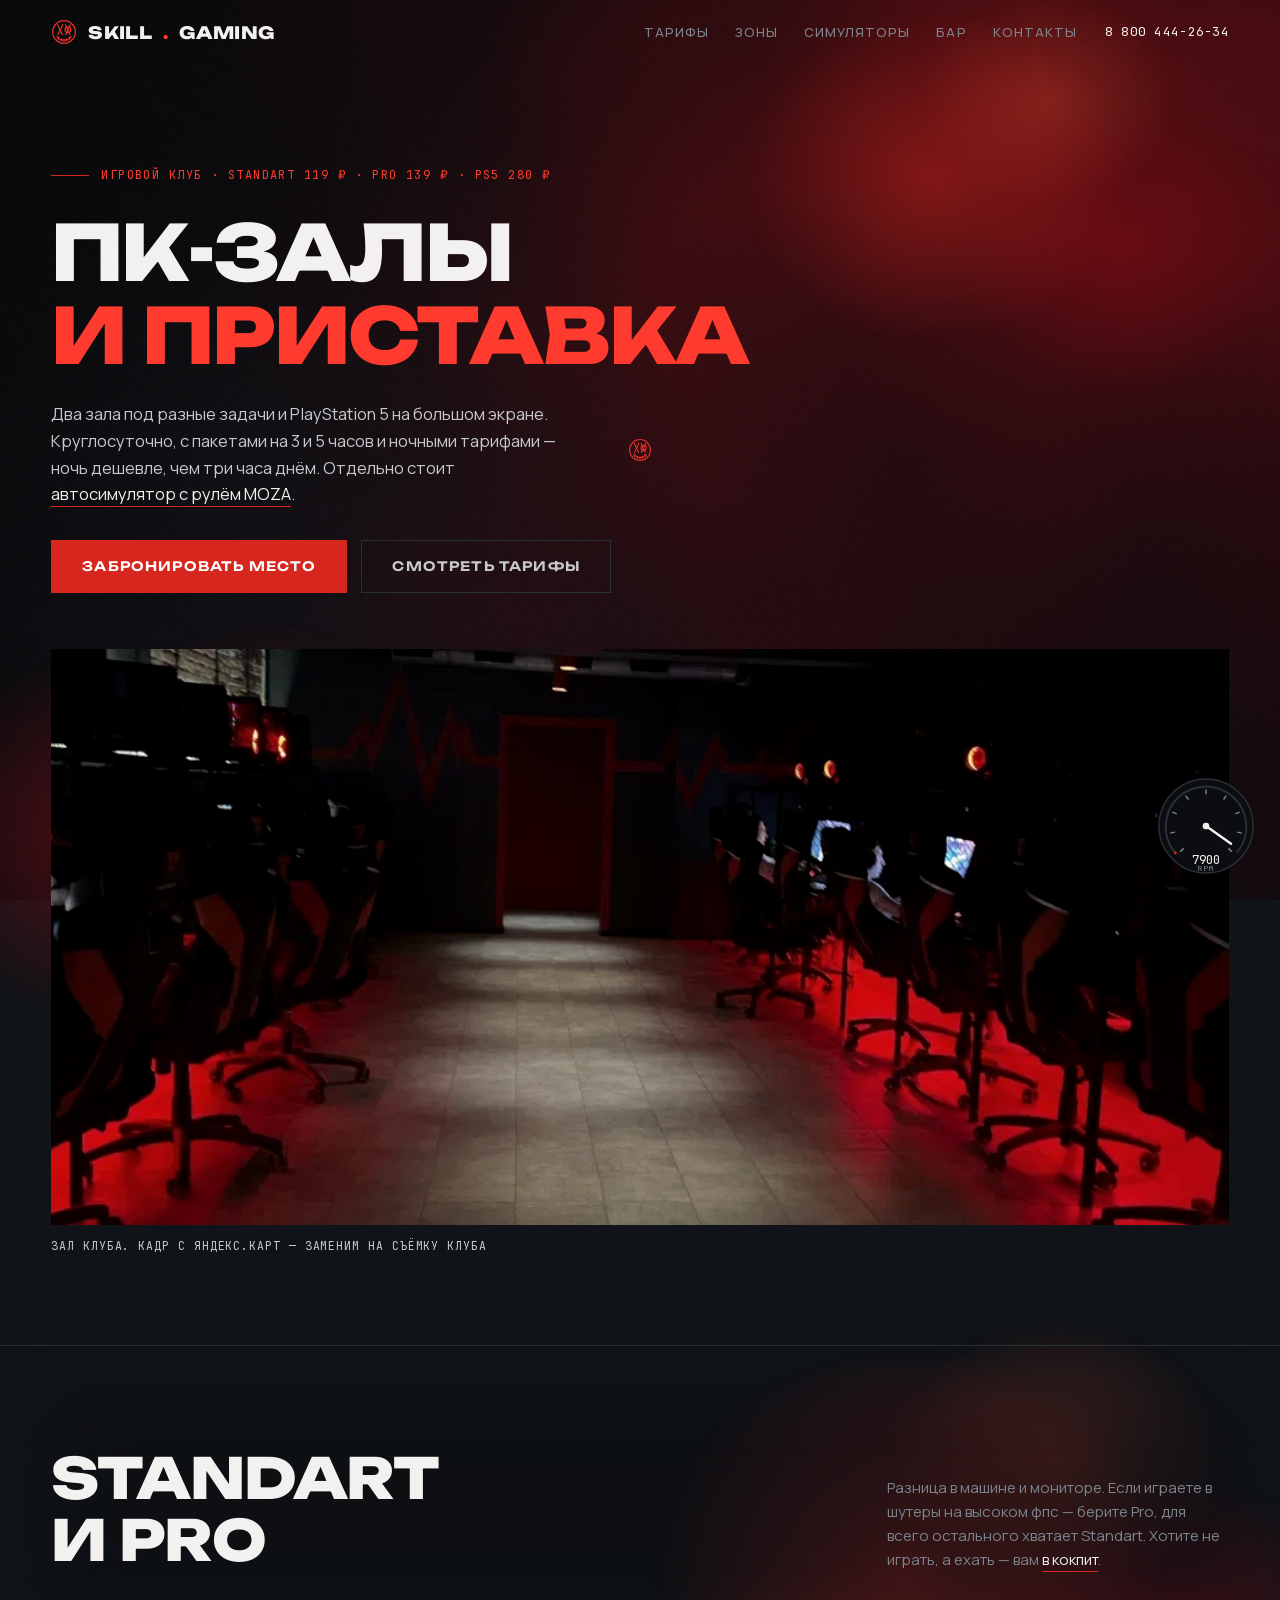
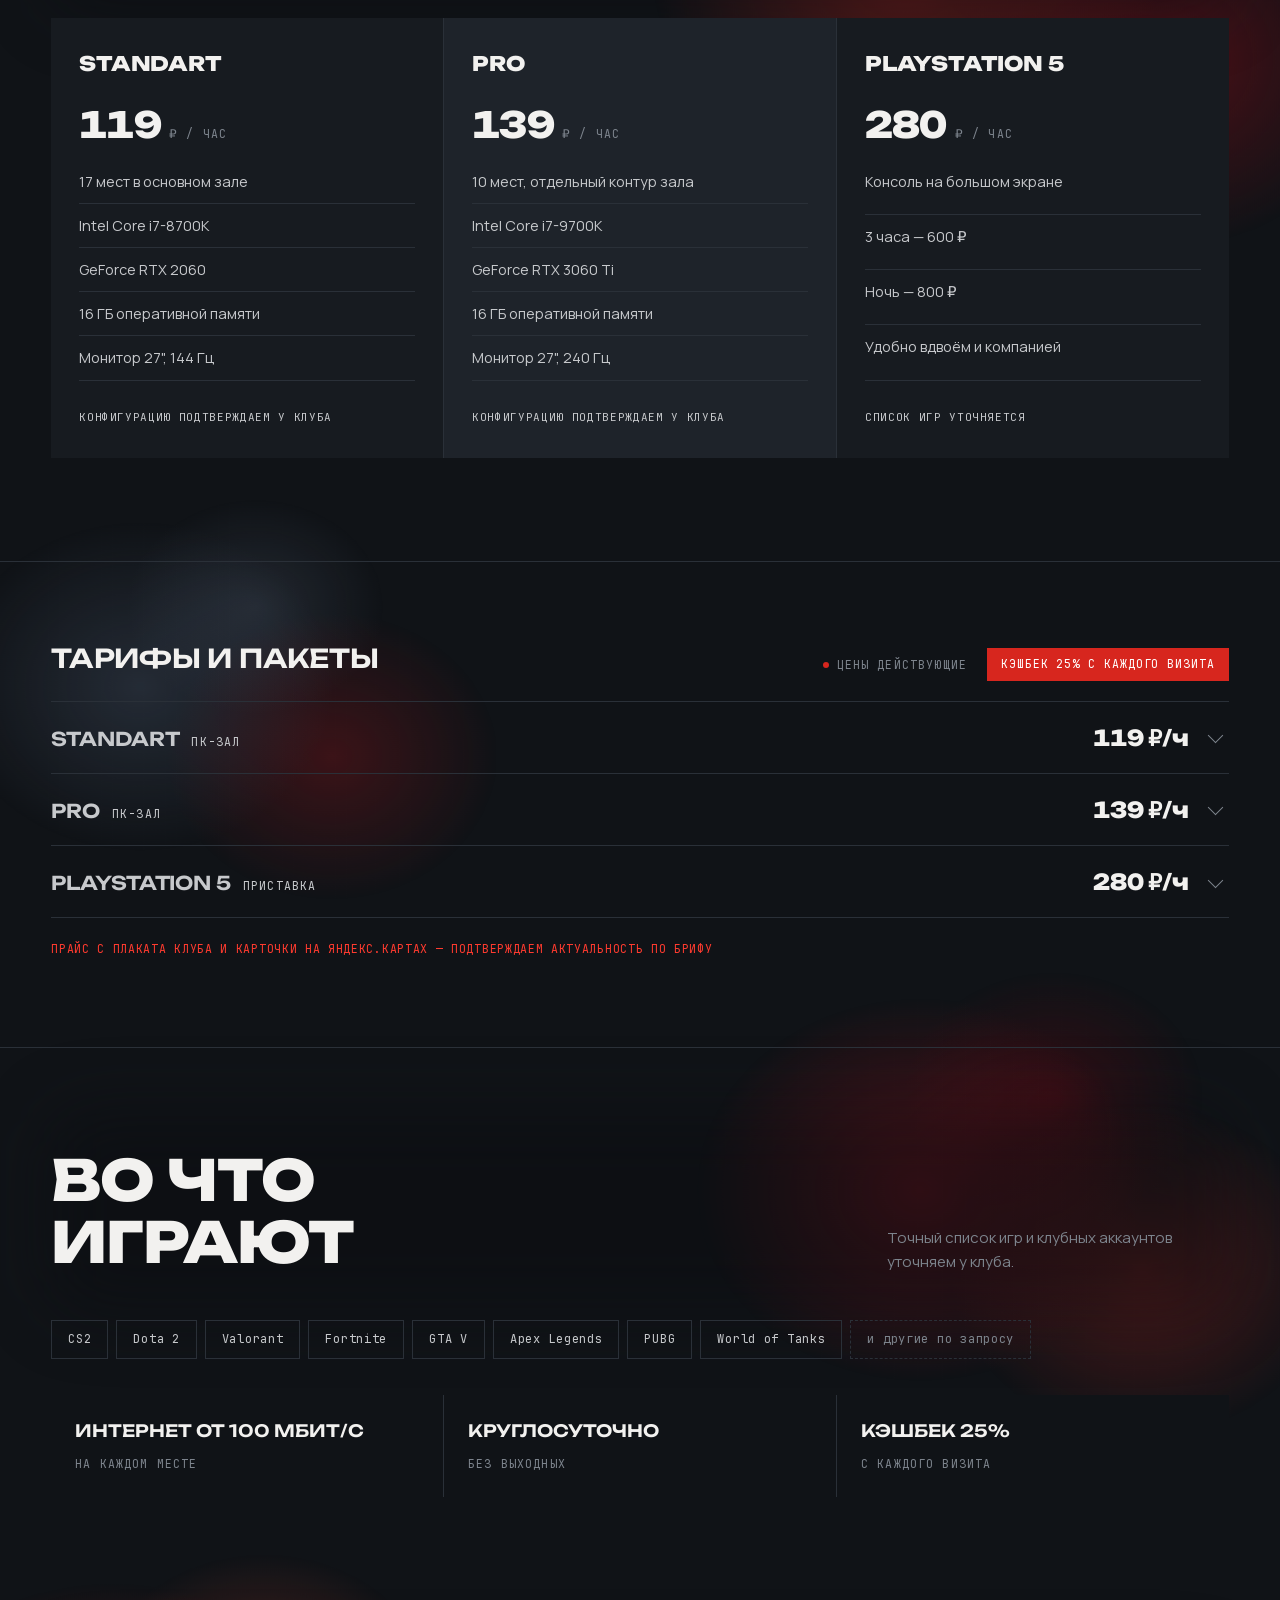
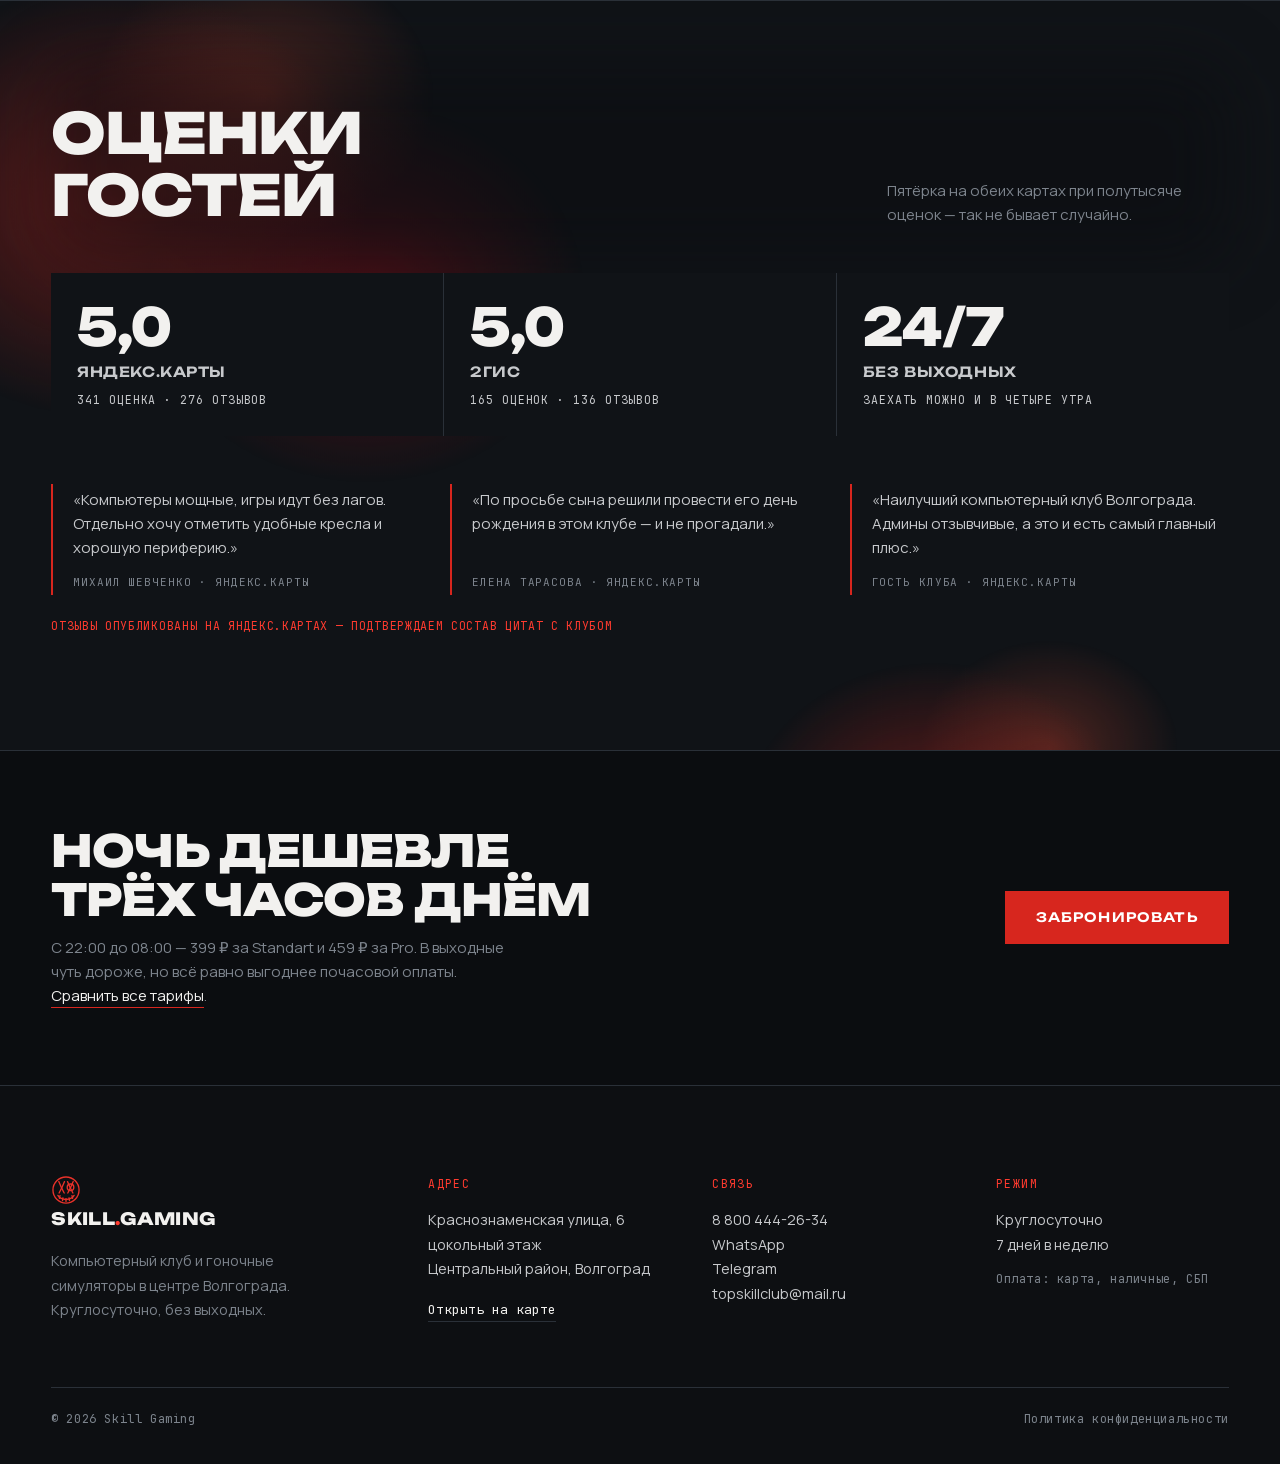
==== pc.html @ d168406b "Add files via upload" ====
<!doctype html>
<html lang="ru">
<head>
<meta charset="utf-8">
<meta name="viewport" content="width=device-width, initial-scale=1">
<title>Компьютерный клуб и аренда PlayStation 5 в Волгограде — Skill Gaming</title>
<meta name="description" content="Игровые ПК почасово в Центральном районе Волгограда: Standart 119 ₽, Pro 139 ₽, ночь от 399 ₽, аренда PlayStation 5 от 280 ₽. Кэшбек 25%, круглосуточно.">
<meta name="theme-color" content="#101317">
<link rel="canonical" href="https://skillgaming.ru/pc.html">
<meta property="og:type" content="website">
<meta property="og:title" content="Компьютерный клуб и PS5 — Skill Gaming">
<meta property="og:description" content="Standart 119 ₽/час, Pro 139 ₽/час, PS5 280 ₽/час, ночь от 399 ₽. Круглосуточно в центре Волгограда.">
<meta property="og:image" content="img/sim.webp">
<meta property="og:locale" content="ru_RU">
<link rel="icon" type="image/svg+xml" href="img/mark.svg">
<link rel="icon" type="image/png" sizes="64x64" href="img/favicon-64.png">
<link rel="icon" type="image/png" sizes="32x32" href="img/favicon-32.png">
<link rel="apple-touch-icon" href="img/apple-touch-icon.png">
<link rel="stylesheet" href="css/site.css?v=22">
</head>
<body>
<div class="aurora" aria-hidden="true"><div class="au-p au-p3"><i class="au-f au-f3"></i></div><div class="au-p au-p2"><i class="au-f au-f2"></i></div><div class="au-p au-p1"><i class="au-f au-f1"></i></div><div class="au-p au-p4"><i class="au-shape"><i class="au-comet"></i></i></div></div>

<div id="lights" aria-hidden="true"><i></i><i></i><i></i><i></i><i></i></div>
<div class="cursor" id="cursor" aria-hidden="true"></div>
<header id="hdr">
  <a class="logo" href="index.html" aria-label="Skill Gaming — на главную"><img class="mark" src="img/mark.svg" alt="" width="26" height="26">Skill<s>.</s>Gaming</a>
  <nav>
    <div class="nav-inner">
      <a href="index.html#rates"><i>01</i><span>Тарифы</span></a>
      <a href="index.html#zones"><i>02</i><span>Зоны</span></a>
      <a href="simulators.html"><i>03</i><span>Симуляторы</span></a>
      <a href="index.html#bar"><i>04</i><span>Бар</span></a>
      <a href="index.html#contacts"><i>05</i><span>Контакты</span></a>
      <div class="nav-foot">
        <a class="nav-tel" href="tel:88004442634">8 800 444-26-34</a>
        <div class="nav-soc">
          <a href="https://wa.me/79377074555" target="_blank" rel="noopener">WhatsApp</a>
          <a href="https://t.me/Top_Skill_Club" target="_blank" rel="noopener">Telegram</a>
          <a href="https://yandex.ru/maps/org/skill_gaming/54139655484/" target="_blank" rel="noopener">Карты</a>
        </div>
        <p>Краснознаменская, 6 · цокольный этаж · круглосуточно</p>
      </div>
    </div>
  </nav>
  <button class="burger" id="burger" aria-label="Меню" aria-expanded="false"><i></i><i></i></button>
  <a class="tel" href="tel:88004442634">8 800 444-26-34</a>
</header>
<main class="z">

  <section class="page-hero">
    <div class="eyebrow">Игровой клуб · Standart 119 ₽ · Pro 139 ₽ · PS5 280 ₽</div>
    <h1>ПК-залы<br><em>и приставка</em></h1>
    <p class="lead">Два зала под разные задачи и PlayStation 5 на большом экране. Круглосуточно, с пакетами на 3 и 5 часов и ночными тарифами — ночь дешевле, чем три часа днём. Отдельно стоит <a class="ilink" href="simulators.html">автосимулятор с рулём MOZA</a>.</p>
    <div class="cta">
      <a class="btn" href="index.html#booking"><span>Забронировать место</span></a>
      <a class="btn ghost" href="#pc-rates"><span>Смотреть тарифы</span></a>
    </div>
  </section>

  <section class="shot">
    <img src="img/hall.webp" alt="Зал компьютерного клуба Skill Gaming: ряды мест с красной подсветкой">
    <p>Зал клуба. Кадр с Яндекс.Карт — заменим на съёмку клуба</p>
  </section>

  <section class="halls">
    <div class="sec-top">
      <h2>Standart<br>и Pro</h2>
      <p>Разница в машине и мониторе. Если играете в шутеры на высоком фпс — берите Pro, для всего остального хватает Standart. Хотите не играть, а ехать — вам <a class="ilink" href="simulators.html">в кокпит</a>.</p>
    </div>
    <div class="hall-grid">
      <article class="hall">
        <span class="no">Standart</span>
        <div class="hall-price"><b>119</b><span>₽ / час</span></div>
        <ul class="dashed">
          <li>17 мест в основном зале</li>
          <li>Intel Core i7-8700K</li>
          <li>GeForce RTX 2060</li>
          <li>16 ГБ оперативной памяти</li>
          <li>Монитор 27", 144 Гц</li>
        </ul>
        <span class="hint">конфигурацию подтверждаем у клуба</span>
      </article>
      <article class="hall accent">
        <span class="no">Pro</span>
        <div class="hall-price"><b>139</b><span>₽ / час</span></div>
        <ul class="dashed">
          <li>10 мест, отдельный контур зала</li>
          <li>Intel Core i7-9700K</li>
          <li>GeForce RTX 3060 Ti</li>
          <li>16 ГБ оперативной памяти</li>
          <li>Монитор 27", 240 Гц</li>
        </ul>
        <span class="hint">конфигурацию подтверждаем у клуба</span>
      </article>
      <article class="hall">
        <span class="no">PlayStation 5</span>
        <div class="hall-price"><b>280</b><span>₽ / час</span></div>
        <ul class="dashed">
          <li>Консоль на большом экране</li>
          <li>3 часа — 600 ₽</li>
          <li>Ночь — 800 ₽</li>
          <li>Удобно вдвоём и компанией</li>
        </ul>
        <span class="hint">список игр уточняется</span>
      </article>
    </div>
  </section>

  <section class="pc-rates" id="pc-rates">
    <div class="rates">
      <div class="rates-head">
        <h3>Тарифы и пакеты</h3><span class="rates-live">цены действующие</span>
        <span class="cashback">Кэшбек 25% с каждого визита</span>
      </div>
      <div class="pz">
        <div class="pz-row">
          <button class="pz-head" type="button" aria-expanded="false">
            <b>Standart</b><em>ПК-зал</em><i>119 ₽/ч</i>
          </button>
          <div class="pz-body">
            <ul>
              <li><span>1 час</span><b>119 ₽</b></li>
              <li><span>3 часа</span><b>280 ₽</b></li>
              <li><span>5 часов</span><b>420 ₽</b></li>
              <li><span>Утро</span><b>200 ₽</b></li>
              <li><span>Ночь 22:00–08:00</span><b>399 ₽</b></li>
              <li><span>Ночь в выходные</span><b>459 ₽</b></li>
            </ul>
          </div>
        </div>
        <div class="pz-row">
          <button class="pz-head" type="button" aria-expanded="false">
            <b>Pro</b><em>ПК-зал</em><i>139 ₽/ч</i>
          </button>
          <div class="pz-body">
            <ul>
              <li><span>1 час</span><b>139 ₽</b></li>
              <li><span>3 часа</span><b>340 ₽</b></li>
              <li><span>5 часов</span><b>490 ₽</b></li>
              <li><span>Утро</span><b>250 ₽</b></li>
              <li><span>Ночь 22:00–08:00</span><b>459 ₽</b></li>
              <li><span>Ночь в выходные</span><b>499 ₽</b></li>
            </ul>
          </div>
        </div>
        <div class="pz-row">
          <button class="pz-head" type="button" aria-expanded="false">
            <b>PlayStation 5</b><em>приставка</em><i>280 ₽/ч</i>
          </button>
          <div class="pz-body">
            <ul>
              <li><span>1 час</span><b>280 ₽</b></li>
              <li><span>3 часа</span><b>600 ₽</b></li>
              <li><span>Ночь</span><b>800 ₽</b></li>
            </ul>
          </div>
        </div>
      </div>
      <p class="disclaimer">Прайс с плаката клуба и карточки на Яндекс.Картах — подтверждаем актуальность по брифу</p>
    </div>
  </section>

  <section class="games">
    <div class="sec-top">
      <h2>Во что<br>играют</h2>
      <p>Точный список игр и клубных аккаунтов уточняем у клуба.</p>
    </div>
    <div class="chips-row">
      <span>CS2</span><span>Dota 2</span><span>Valorant</span><span>Fortnite</span>
      <span>GTA V</span><span>Apex Legends</span><span>PUBG</span><span>World of Tanks</span>
      <span class="more">и другие по запросу</span>
    </div>
    <div class="pc-extra">
      <div><b>Интернет от 100 Мбит/с</b><span>на каждом месте</span></div>
      <div><b>Круглосуточно</b><span>без выходных</span></div>
      <div><b>Кэшбек 25%</b><span>с каждого визита</span></div>
    </div>
  </section>

  <section class="reviews">
    <div class="sec-top">
      <h2>Оценки<br>гостей</h2>
      <p>Пятёрка на обеих картах при полутысяче оценок — так не бывает случайно.</p>
    </div>

    <div class="score-row">
      <a class="score" href="https://yandex.ru/maps/org/skill_gaming/54139655484/reviews/" target="_blank" rel="noopener">
        <span class="score-val">5,0</span>
        <span class="score-src">Яндекс.Карты</span>
        <span class="score-cnt">341 оценка · 276 отзывов</span>
      </a>
      <a class="score" href="https://2gis.ru/volgograd/firm/70000001039947001" target="_blank" rel="noopener">
        <span class="score-val">5,0</span>
        <span class="score-src">2ГИС</span>
        <span class="score-cnt">165 оценок · 136 отзывов</span>
      </a>
      <div class="score plain">
        <span class="score-val">24/7</span>
        <span class="score-src">Без выходных</span>
        <span class="score-cnt">Заехать можно и в четыре утра</span>
      </div>
    </div>

    <div class="quotes">
      <figure>
        <blockquote>Компьютеры мощные, игры идут без лагов. Отдельно хочу отметить удобные кресла и хорошую периферию.</blockquote>
        <figcaption>Михаил Шевченко · Яндекс.Карты</figcaption>
      </figure>
      <figure>
        <blockquote>По просьбе сына решили провести его день рождения в этом клубе — и не прогадали.</blockquote>
        <figcaption>Елена Тарасова · Яндекс.Карты</figcaption>
      </figure>
      <figure>
        <blockquote>Наилучший компьютерный клуб Волгограда. Админы отзывчивые, а это и есть самый главный плюс.</blockquote>
        <figcaption>Гость клуба · Яндекс.Карты</figcaption>
      </figure>
    </div>
    <p class="disclaimer">Отзывы опубликованы на Яндекс.Картах — подтверждаем состав цитат с клубом</p>
  </section>

  <section class="cta-band">
    <div>
      <h2>Ночь дешевле<br>трёх часов днём</h2>
      <p>С 22:00 до 08:00 — 399 ₽ за Standart и 459 ₽ за Pro. В выходные чуть дороже, но всё равно выгоднее почасовой оплаты. <a class="ilink" href="index.html#zones">Сравнить все тарифы</a>.</p>
    </div>
    <a class="btn" href="index.html#booking"><span>Забронировать</span></a>
  </section>

<div class="mbar">
  <a class="mbar-btn" href="index.html#booking"><span>Забронировать место</span></a>
</div>
</main>
<footer id="contacts">
    <div class="foot-grid">
      <div>
        <a class="logo" href="index.html" aria-label="Skill Gaming — на главную"><img class="mark" src="img/mark.svg" alt="" width="26" height="26">Skill<s>.</s>Gaming</a>
        <p class="foot-lead">Компьютерный клуб и гоночные симуляторы в центре Волгограда. Круглосуточно, без выходных.</p>
      </div>
      <div>
        <h4>Адрес</h4>
        <p>Краснознаменская улица, 6<br>цокольный этаж<br>Центральный район, Волгоград</p>
        <a class="foot-link" href="https://yandex.ru/maps/org/skill_gaming/54139655484/" target="_blank" rel="noopener">Открыть на карте</a>
      </div>
      <div>
        <h4>Связь</h4>
        <p>
          <a href="tel:88004442634">8 800 444-26-34</a><br>
          <a href="https://wa.me/79377074555" target="_blank" rel="noopener">WhatsApp</a><br>
          <a href="https://t.me/Top_Skill_Club" target="_blank" rel="noopener">Telegram</a><br>
          <a href="mailto:topskillclub@mail.ru">topskillclub@mail.ru</a>
        </p>
      </div>
      <div>
        <h4>Режим</h4>
        <p>Круглосуточно<br>7 дней в неделю</p>
        <p class="foot-small">Оплата: карта, наличные, СБП</p>
      </div>
    </div>
    <div class="foot-bottom">
      <span>© 2026 Skill Gaming</span>
      <a class="foot-small" href="privacy.html">Политика конфиденциальности</a>
    </div>
  </footer>
<script src="js/site.js?v=22" defer></script>
</body>
</html>
---- css/site.css ----
/* ================= Шрифты ================= */
@font-face{font-family:Unbounded;src:url("../fonts/unbounded-800-cyr.woff2") format("woff2");unicode-range:U+0400-045F,U+0490-0491;font-weight:800;font-display:swap}
@font-face{font-family:Unbounded;src:url("../fonts/unbounded-800-lat.woff2") format("woff2");unicode-range:U+0000-00FF;font-weight:800;font-display:swap}
@font-face{font-family:Unbounded;src:url("../fonts/unbounded-600-cyr.woff2") format("woff2");unicode-range:U+0400-045F,U+0490-0491;font-weight:600;font-display:swap}
@font-face{font-family:Unbounded;src:url("../fonts/unbounded-600-lat.woff2") format("woff2");unicode-range:U+0000-00FF;font-weight:600;font-display:swap}
@font-face{font-family:Manrope;src:url("../fonts/manrope/manrope-regular.woff2") format("woff2");font-weight:400;font-display:swap}
@font-face{font-family:Manrope;src:url("../fonts/manrope/manrope-medium.woff2") format("woff2");font-weight:500;font-display:swap}
@font-face{font-family:Manrope;src:url("../fonts/manrope/manrope-bold.woff2") format("woff2");font-weight:700;font-display:swap}
@font-face{font-family:"JetBrains Mono";src:url("../fonts/jetbrains-mono/jetbrains-mono-regular.woff2") format("woff2");font-weight:400;font-display:swap}
@font-face{font-family:"JetBrains Mono";src:url("../fonts/jetbrains-mono/jetbrains-mono-medium.woff2") format("woff2");font-weight:500;font-display:swap}

/* ================= Токены ================= */
:root{
  --graphite-900:#0B0D10;
  --graphite-800:#101317;
  --graphite-700:#171B20;
  --graphite-600:#1E232A;
  --concrete-500:#2A3038;
  --concrete-300:#7D848D;
  --concrete-100:#C7C9CC;
  --white:#F2F1EF;
  --red:#D7261E;
  --red-hot:#FF3B2F;
  --red-glow:rgba(215,38,30,.22);

  --font-display:Unbounded,"Arial Black",sans-serif;
  --font-text:Manrope,-apple-system,"Segoe UI",sans-serif;
  --font-mono:"JetBrains Mono",ui-monospace,monospace;

  --ease-out:cubic-bezier(.16,1,.3,1);
  --ease-race:cubic-bezier(.7,0,.2,1);
}

*{box-sizing:border-box}
button{font:inherit;color:inherit;background:none}
html{scroll-behavior:smooth}
body{
  margin:0;background:var(--graphite-800);color:var(--white);
  font-family:var(--font-text);font-size:16px;line-height:1.6;
  overflow-x:hidden;-webkit-font-smoothing:antialiased;
}
body::before{
  content:"";position:fixed;inset:0;z-index:1;pointer-events:none;opacity:.05;
  background-image:url("data:image/svg+xml,%3Csvg xmlns='http://www.w3.org/2000/svg' width='180' height='180'%3E%3Cfilter id='n'%3E%3CfeTurbulence type='fractalNoise' baseFrequency='.8' numOctaves='4'/%3E%3C/filter%3E%3Crect width='180' height='180' filter='url(%23n)'/%3E%3C/svg%3E");
}
.z{position:relative;z-index:1}

/* ================= Светофор старта ================= */
#lights{
  position:fixed;inset:0;z-index:200;background:var(--graphite-900);
  display:flex;align-items:center;justify-content:center;gap:18px;
  transition:opacity .5s var(--ease-out),visibility .5s;
}
#lights.off{opacity:0;visibility:hidden}
#lights i{
  width:clamp(26px,5vw,46px);height:clamp(26px,5vw,46px);border-radius:50%;
  background:var(--graphite-600);border:1px solid var(--concrete-500);
  transition:background .12s linear,box-shadow .12s linear;
}
#lights i.on{background:var(--red);box-shadow:0 0 28px var(--red-glow),inset 0 0 10px rgba(0,0,0,.4)}

/* ================= Шапка ================= */
header{
  position:fixed;top:0;left:0;right:0;z-index:80;
  display:flex;align-items:center;gap:28px;
  padding:18px clamp(18px,4vw,54px);
  border-bottom:1px solid transparent;transition:.3s var(--ease-out);
}
header.stuck{background:rgba(11,13,16,.88);backdrop-filter:blur(12px);border-bottom-color:var(--concrete-500)}
.logo{
  display:inline-flex;align-items:center;gap:11px;
  font-family:var(--font-display);font-weight:800;font-size:17px;
  letter-spacing:.02em;text-transform:uppercase;margin-right:auto;
  color:var(--white);text-decoration:none;border-bottom:0!important;
  transition:color .25s;
}
.logo:hover{color:var(--white)}
.logo:hover s{color:var(--white)}
.logo:focus-visible{outline:2px solid var(--red-hot);outline-offset:4px}
footer .logo{margin-right:0;display:inline-block}
.logo s{text-decoration:none;color:var(--red-hot)}
nav{display:flex;gap:26px}
nav a{
  color:var(--concrete-300);text-decoration:none;font-size:13px;
  letter-spacing:.08em;text-transform:uppercase;font-weight:500;
  position:relative;padding:4px 0;transition:color .2s;
}
nav a::after{
  content:"";position:absolute;left:0;right:100%;bottom:0;height:1px;
  background:var(--red);transition:right .35s var(--ease-out);
}
nav a:hover{color:var(--white)}
nav a:hover::after{right:0}
nav a.on{color:var(--white)}
nav a.on::after{right:0}
.tel{
  font-family:var(--font-mono);font-size:13px;color:var(--white);
  text-decoration:none;letter-spacing:.02em;
}
.burger{
  display:none;width:42px;height:34px;border:1px solid var(--concrete-500);background:transparent;
  cursor:pointer;position:relative;border-radius:2px;
}
.burger i{
  position:absolute;left:11px;right:11px;height:1.5px;background:var(--white);
  transition:transform .35s var(--ease-out),opacity .25s;
}
.burger i:nth-child(1){top:13px}
.burger i:nth-child(2){top:19px}
.burger[aria-expanded="true"] i:nth-child(1){transform:translateY(3px) rotate(45deg)}
.burger[aria-expanded="true"] i:nth-child(2){transform:translateY(-3px) rotate(-45deg)}
.burger:focus-visible{outline:2px solid var(--red-hot);outline-offset:2px}

/* ================= Кнопки ================= */
.btn{
  display:inline-flex;align-items:center;gap:12px;
  padding:15px 30px;border:1px solid var(--red);background:var(--red);color:#fff;
  font-family:var(--font-display);font-weight:600;font-size:13px;
  letter-spacing:.09em;text-transform:uppercase;text-decoration:none;cursor:pointer;
  position:relative;overflow:hidden;transition:color .25s;
}
.btn span{position:relative;z-index:1}
.btn::before{
  content:"";position:absolute;inset:0;background:var(--graphite-900);
  transform:translateY(101%);transition:transform .4s var(--ease-race);
}
.btn:hover::before{transform:translateY(0)}
.btn.ghost{background:transparent;border-color:var(--concrete-500);color:var(--concrete-100)}
.btn.ghost::before{background:var(--white)}
.btn.ghost:hover{color:var(--graphite-900)}
.btn:focus-visible{outline:2px solid var(--red-hot);outline-offset:3px}

/* ================= Первый экран ================= */
.hero{
  min-height:100svh;display:grid;
  grid-template-columns:minmax(0,1.05fr) minmax(0,.95fr);
  align-items:center;gap:40px;
  padding:120px clamp(18px,4vw,54px) 60px;
}
.eyebrow{
  font-family:var(--font-mono);font-size:11.5px;letter-spacing:.24em;
  text-transform:uppercase;color:var(--red-hot);
  display:flex;align-items:center;gap:12px;margin-bottom:26px;
}
.eyebrow::before{content:"";width:38px;height:1px;background:var(--red)}

h1{
  font-family:var(--font-display);font-weight:800;
  font-size:clamp(34px,5vw,86px);line-height:.95;letter-spacing:-.025em;
  text-transform:uppercase;margin:0 0 26px;
}
h1 .line{display:block;overflow:hidden}
h1 .line i{display:block;font-style:normal;transform:translateY(105%)}
.ready h1 .line i{transform:translateY(0);transition:transform .95s var(--ease-out)}
.ready h1 .line:nth-child(2) i{transition-delay:.09s}
.ready h1 .line:nth-child(3) i{transition-delay:.18s}
h1 em{font-style:normal;color:var(--red-hot)}

.lead{
  max-width:52ch;color:var(--concrete-100);font-size:clamp(15px,1.3vw,18px);
  margin:0 0 34px;opacity:0;transform:translateY(14px);
}
.ready .lead{opacity:1;transform:none;transition:opacity .8s .35s var(--ease-out),transform .8s .35s var(--ease-out)}
.cta{display:flex;gap:14px;flex-wrap:wrap;opacity:0;transform:translateY(14px)}
.ready .cta{opacity:1;transform:none;transition:opacity .8s .45s var(--ease-out),transform .8s .45s var(--ease-out)}

.specs{
  display:flex;flex-wrap:wrap;gap:0;margin-top:46px;
  border-top:1px solid var(--concrete-500);opacity:0;
}
.ready .specs{opacity:1;transition:opacity 1s .6s var(--ease-out)}
.specs div{padding:16px 26px 0 0;margin-right:26px;border-right:1px solid var(--concrete-500)}
.specs div:last-child{border-right:0}
.specs b{
  display:block;font-family:var(--font-display);font-weight:600;font-size:19px;
  letter-spacing:-.01em;margin-bottom:3px;
}
.specs span{
  font-family:var(--font-mono);font-size:10.5px;letter-spacing:.16em;
  text-transform:uppercase;color:var(--concrete-300);
}

/* ================= Сцена: трасса и тахометр ================= */
.scene{position:relative;aspect-ratio:1/1;max-height:78vh;justify-self:center;width:100%}
.scene svg{width:100%;height:100%;overflow:visible}
.track-bed{fill:none;stroke:var(--concrete-500);stroke-width:14;stroke-linecap:round}
.track-line{fill:none;stroke:var(--graphite-900);stroke-width:12;stroke-linecap:round}
.track-live{fill:none;stroke:var(--red);stroke-width:3;stroke-linecap:round}
.car{fill:var(--white)}
.sector{font-family:var(--font-mono);font-size:9px;letter-spacing:.14em;fill:var(--concrete-300);text-transform:uppercase}

.rpm{position:absolute;right:0;bottom:0;width:31%;max-width:176px;aspect-ratio:1/1}
.rpm-bg{fill:var(--graphite-800);stroke:var(--concrete-500);stroke-width:1}
.rpm-arc{fill:none;stroke:var(--concrete-500);stroke-width:2}
.rpm-fill{fill:none;stroke:var(--red);stroke-width:3;stroke-linecap:round}
.rpm-tick{stroke:var(--concrete-300);stroke-width:1.5}
.rpm-needle{stroke:var(--white);stroke-width:2.5;stroke-linecap:round}
.rpm-val{font-family:var(--font-mono);font-size:13px;fill:var(--white);text-anchor:middle}
.rpm-lbl{font-family:var(--font-mono);font-size:7px;letter-spacing:.2em;fill:var(--concrete-300);text-anchor:middle}

.hud{
  position:absolute;left:0;top:-2%;display:grid;gap:14px;
  font-family:var(--font-mono);font-size:11px;letter-spacing:.1em;
  text-transform:uppercase;color:var(--concrete-300);
}
.hud div{display:flex;align-items:baseline;gap:10px}
.hud b{color:var(--white);font-weight:400;font-size:15px;font-variant-numeric:tabular-nums}

/* ================= Зоны ================= */
.zones{padding:clamp(60px,9vw,130px) clamp(18px,4vw,54px)}
.sec-top{
  display:grid;grid-template-columns:minmax(0,1fr) minmax(0,38ch);
  gap:30px;align-items:end;margin-bottom:46px;
}
.sec-top h2{
  font-family:var(--font-display);font-weight:800;
  font-size:clamp(26px,4.4vw,58px);line-height:1;letter-spacing:-.02em;
  text-transform:uppercase;margin:0;
}
.sec-top p{color:var(--concrete-300);max-width:38ch;margin:0;font-size:15px}
@media (max-width:900px){.sec-top{grid-template-columns:1fr;gap:16px}}

.cards{display:grid;grid-template-columns:repeat(auto-fit,minmax(280px,1fr));gap:1px;background:var(--concrete-500)}
.card{
  background:var(--graphite-700);padding:34px 30px 30px;position:relative;
  display:flex;flex-direction:column;
  overflow:hidden;transition:background .4s var(--ease-out);
  opacity:0;transform:translateY(26px);
}
.card.in{opacity:1;transform:none;transition:opacity .8s var(--ease-out),transform .8s var(--ease-out),background .4s}
.card:nth-child(2).in{transition-delay:.1s}
.card:nth-child(3).in{transition-delay:.2s}
.card:nth-child(4).in{transition-delay:.3s}
.card::before{
  content:"";position:absolute;left:0;top:0;bottom:0;width:2px;background:var(--red);
  transform:scaleY(0);transform-origin:bottom;transition:transform .5s var(--ease-race);z-index:2;
}
.card:hover{background:var(--graphite-600)}
.card:hover::before{transform:scaleY(1)}
.card img{
  height:210px;object-fit:cover;display:block;margin:-34px -30px 24px;
  width:calc(100% + 60px);filter:grayscale(.35) contrast(1.05);
  transition:filter .5s var(--ease-out);
}
.card:hover img{filter:grayscale(0) contrast(1.05)}
.card-body{display:flex;flex-direction:column;flex:1}
.card .no{
  font-family:var(--font-mono);font-size:11px;letter-spacing:.2em;color:var(--concrete-300);
  display:block;margin-bottom:20px;
}
.card h3{
  font-family:var(--font-display);font-weight:600;font-size:23px;
  text-transform:uppercase;letter-spacing:-.01em;margin:0 0 14px;
}
.card ul{list-style:none;margin:0 0 26px;padding:0;display:grid;gap:8px}
.card li{font-size:14px;color:var(--concrete-100);display:flex;gap:10px}
.card li::before{content:"";width:5px;height:5px;background:var(--red);margin-top:8px;flex:none}
.price{
  display:flex;align-items:baseline;gap:8px;margin-top:auto;flex-wrap:wrap;
  border-top:1px solid var(--concrete-500);padding-top:18px;
}
.price b{
  font-family:var(--font-display);font-weight:800;font-size:30px;letter-spacing:-.02em;
  font-variant-numeric:tabular-nums;
}
.price span{font-family:var(--font-mono);font-size:11px;letter-spacing:.14em;color:var(--concrete-300);text-transform:uppercase;white-space:nowrap}
.price u{
  text-decoration:none;margin-left:auto;font-family:var(--font-mono);font-size:10.5px;
  letter-spacing:.1em;text-transform:uppercase;color:var(--red-hot);white-space:nowrap;
}
@media (max-width:1500px){.price u{margin-left:0;flex-basis:100%;margin-top:8px}}
.draft{
  margin-top:10px;font-family:var(--font-mono);font-size:10px;letter-spacing:.12em;
  color:var(--red-hot);text-transform:uppercase;
}

/* ================= Прайс ================= */
.rates{margin-top:clamp(40px,6vw,80px)}
.rates-head{display:flex;align-items:baseline;gap:20px;flex-wrap:wrap;margin-bottom:20px}
.rates-head h3{
  font-family:var(--font-display);font-weight:600;font-size:clamp(18px,2.4vw,26px);
  text-transform:uppercase;letter-spacing:-.01em;margin:0;margin-right:auto;
}
.cashback{
  font-family:var(--font-mono);font-size:11px;letter-spacing:.14em;text-transform:uppercase;
  color:#fff;background:var(--red);padding:7px 14px;
}
.rates-scroll{overflow-x:auto;overflow-y:hidden;max-width:1080px}
.rates table{width:100%;border-collapse:collapse;min-width:520px}
.rates th,.rates td{
  text-align:left;padding:14px 18px;border-bottom:1px solid var(--concrete-500);
  font-variant-numeric:tabular-nums;font-size:15px;
}
.rates th{
  font-family:var(--font-mono);font-size:10.5px;letter-spacing:.16em;text-transform:uppercase;
  color:var(--concrete-300);font-weight:400;border-bottom-color:var(--concrete-300);
}
.rates td:first-child{color:var(--concrete-300);font-size:14px}
.rates tbody tr:hover td{background:var(--graphite-700)}
.disclaimer{
  margin-top:22px;font-family:var(--font-mono);font-size:10.5px;letter-spacing:.12em;
  text-transform:uppercase;color:var(--red-hot);opacity:.85;
}

/* ================= Лента кадров ================= */
.strip{padding:0 clamp(18px,4vw,54px) clamp(50px,7vw,100px)}
.strip-grid{display:grid;grid-template-columns:repeat(4,1fr);gap:2px}
.strip-grid img{width:100%;height:clamp(140px,17vw,240px);object-fit:cover;display:block;filter:grayscale(.4);transition:filter .5s}
.strip-grid img:hover{filter:grayscale(0)}
.strip p{
  margin:14px 0 0;font-family:var(--font-mono);font-size:10.5px;letter-spacing:.12em;
  text-transform:uppercase;color:var(--concrete-300);
}

/* ================= Анатомия поста ================= */
.rig{padding:clamp(60px,9vw,130px) clamp(18px,4vw,54px);border-top:1px solid var(--concrete-500)}
.rig-grid{display:grid;grid-template-columns:minmax(0,1.15fr) minmax(0,.85fr);gap:clamp(24px,4vw,64px);align-items:center}
.blueprint{background:var(--graphite-900);border:1px solid var(--concrete-500);padding:10px}
.blueprint svg{width:100%;height:auto;display:block}
.bp-line{fill:none;stroke:var(--concrete-300);stroke-width:2;stroke-linecap:round;stroke-linejoin:round;transition:stroke .3s var(--ease-out)}
.bp-floor{stroke:var(--concrete-500);stroke-width:2;stroke-dasharray:6 7}
.bp-part.hot .bp-line{stroke:var(--red-hot);stroke-width:2.6}
.bp-dim line,.bp-dim path{stroke:var(--concrete-500);stroke-width:1;fill:none}
.bp-dim text{font-family:var(--font-mono);font-size:10px;letter-spacing:.16em;fill:var(--concrete-300)}
.bp-num{font-family:var(--font-mono);font-size:11px;letter-spacing:.1em;fill:var(--concrete-300);transition:fill .3s}
.bp-part.hot .bp-num{fill:var(--red-hot)}

.rig-list{list-style:none;margin:0;padding:0;display:grid}
.rig-list li{
  padding:20px 0 20px 34px;border-top:1px solid var(--concrete-500);
  position:relative;
}
.rig-list li:last-child{border-bottom:1px solid var(--concrete-500)}
.rig-list li::before{
  content:"";position:absolute;left:0;top:26px;width:22px;height:1px;background:var(--concrete-300);
  transform:scaleX(.36);transform-origin:left;
  transition:transform .3s var(--ease-out),background .3s;
}
.rig-list li>i,.rig-list li>b,.rig-list li>span,.rig-list li>em{
  transform:translateX(-12px);transition:transform .3s var(--ease-out),color .3s;
}
.rig-list li:hover>i,.rig-list li:hover>b,.rig-list li:hover>span,.rig-list li:hover>em{transform:none}
.rig-list li:hover::before{transform:scaleX(1);background:var(--red)}
.rig-list i{
  font-style:normal;font-family:var(--font-mono);font-size:10.5px;letter-spacing:.16em;
  color:var(--concrete-300);display:block;margin-bottom:8px;transition:color .3s;
}
.rig-list li:hover i{color:var(--red-hot)}
.rig-list b{
  display:block;font-family:var(--font-display);font-weight:600;font-size:16px;
  text-transform:uppercase;letter-spacing:-.005em;margin-bottom:6px;
}
.rig-list span{display:block;color:var(--concrete-300);font-size:14px;line-height:1.5}
.rig-list em{
  display:block;margin-top:8px;font-style:normal;font-family:var(--font-mono);
  font-size:9.5px;letter-spacing:.14em;text-transform:uppercase;color:var(--red-hot);opacity:.8;
}

/* ================= Сценарий заезда ================= */
.flow{padding:clamp(60px,9vw,130px) clamp(18px,4vw,54px);border-top:1px solid var(--concrete-500)}
.steps{list-style:none;margin:0;padding:0;position:relative;display:grid;gap:0}
.steps::before{content:"";position:absolute;left:7px;top:14px;bottom:40px;width:1px;background:var(--concrete-500)}
.steps::after{
  content:"";position:absolute;left:7px;top:14px;width:1px;background:var(--red);
  height:calc(100% - 54px);transform:scaleY(var(--flow,0));transform-origin:top;
  transition:transform .2s linear;
}
.steps li{
  display:grid;grid-template-columns:60px minmax(0,1fr);gap:clamp(16px,3vw,48px);
  padding:26px 0;position:relative;border-top:1px solid var(--concrete-500);
}
.steps li:first-child{border-top:0}
.steps li::before{
  content:"";position:absolute;left:3px;top:36px;width:9px;height:9px;background:var(--graphite-800);
  border:1px solid var(--concrete-300);border-radius:50%;transition:.4s var(--ease-out);
}
.steps li.done::before{background:var(--red);border-color:var(--red)}
.step-no{
  font-family:var(--font-mono);font-size:11px;letter-spacing:.18em;color:var(--concrete-300);
  padding-left:28px;padding-top:6px;
}
.step-body{display:grid;grid-template-columns:minmax(0,1fr) auto;gap:8px 30px;align-items:start}
.step-body h3{
  font-family:var(--font-display);font-weight:600;font-size:clamp(19px,2.2vw,26px);
  text-transform:uppercase;letter-spacing:-.01em;margin:0;grid-column:1;
}
.step-body p{margin:0;color:var(--concrete-100);max-width:60ch;grid-column:1;font-size:15px}
.step-meta{
  grid-column:2;grid-row:1/3;font-family:var(--font-mono);font-size:10.5px;letter-spacing:.14em;
  text-transform:uppercase;color:var(--red-hot);white-space:nowrap;padding-top:6px;
}

/* ================= Возражения ================= */
.doubts{padding:clamp(60px,9vw,130px) clamp(18px,4vw,54px);border-top:1px solid var(--concrete-500)}
.doubt-grid{display:grid;gap:0;border-top:1px solid var(--concrete-500)}
.doubt-grid details{border-bottom:1px solid var(--concrete-500)}
.doubt-grid summary{
  list-style:none;cursor:pointer;padding:22px 44px 22px 0;position:relative;
  font-family:var(--font-display);font-weight:600;font-size:clamp(15px,1.7vw,19px);
  text-transform:uppercase;letter-spacing:-.005em;transition:color .25s;
}
.doubt-grid summary::-webkit-details-marker{display:none}
.doubt-grid summary::after{
  content:"";position:absolute;right:8px;top:50%;width:13px;height:13px;margin-top:-7px;
  border-right:1.5px solid var(--concrete-300);border-bottom:1.5px solid var(--concrete-300);
  transform:rotate(45deg) translateY(-3px);transition:transform .35s var(--ease-out),border-color .25s;
}
.doubt-grid details[open] summary::after{transform:rotate(225deg) translateY(-3px);border-color:var(--red)}
.doubt-grid summary:hover{color:var(--red-hot)}
.doubt-grid p{margin:0 0 26px;color:var(--concrete-100);max-width:78ch;font-size:15px}

/* ================= Бронь ================= */
.booking{
  padding:clamp(60px,9vw,130px) clamp(18px,4vw,54px);
  border-top:1px solid var(--concrete-500);background:var(--graphite-900);
}
.book-grid{display:grid;grid-template-columns:minmax(0,.85fr) minmax(0,1.15fr);gap:clamp(28px,5vw,80px);align-items:start}
.book-intro h2{
  font-family:var(--font-display);font-weight:800;font-size:clamp(28px,4.2vw,54px);
  line-height:1;letter-spacing:-.02em;text-transform:uppercase;margin:0 0 20px;
}
.book-intro p{color:var(--concrete-100);max-width:44ch;margin:0 0 28px}
.book-contacts{display:flex;flex-direction:column;gap:10px}
.book-contacts a{
  color:var(--white);text-decoration:none;font-family:var(--font-mono);font-size:14px;
  border-bottom:1px solid var(--concrete-500);padding-bottom:8px;width:fit-content;
  transition:border-color .25s,color .25s;
}
.book-contacts a:hover{color:var(--red-hot);border-color:var(--red)}

.book-form{display:grid;gap:16px}
.zone-pick{display:grid;grid-template-columns:repeat(4,1fr);gap:1px;background:var(--concrete-500);margin-bottom:6px}
.zone-pick label{position:relative;background:var(--graphite-800);cursor:pointer}
.zone-pick input{position:absolute;opacity:0;inset:0;cursor:pointer}
.zone-pick span{
  display:block;padding:14px 8px;text-align:center;
  font-family:var(--font-display);font-weight:600;font-size:12px;
  letter-spacing:.08em;text-transform:uppercase;color:var(--concrete-300);
  transition:background .25s,color .25s;
}
.zone-pick input:checked + span{background:var(--red);color:#fff}
.zone-pick input:focus-visible + span{outline:2px solid var(--red-hot);outline-offset:-2px}

.row2{display:grid;grid-template-columns:1fr 1fr;gap:16px}
.fld{display:grid;gap:7px}
.fld span{
  font-family:var(--font-mono);font-size:10.5px;letter-spacing:.16em;
  text-transform:uppercase;color:var(--concrete-300);
}
.fld input{
  background:var(--graphite-800);border:1px solid var(--concrete-500);color:var(--white);
  padding:13px 14px;font-family:var(--font-text);font-size:15px;border-radius:2px;
  transition:border-color .2s,background .2s;width:100%;
}
.fld input::placeholder{color:#5C636C}
.fld input:focus{outline:none;border-color:var(--red);background:var(--graphite-700)}
.fld input:focus-visible{outline:2px solid var(--red-hot);outline-offset:1px}
.fld input.bad{border-color:var(--red-hot)}
.fld input[type=date],.fld input[type=time]{color-scheme:dark}

.agree{display:flex;gap:12px;align-items:flex-start;font-size:13.5px;color:var(--concrete-300);margin-top:4px}
.agree input{margin-top:3px;accent-color:var(--red);width:17px;height:17px;flex:none}
.agree a{color:var(--concrete-100)}
.book-form .btn{justify-self:start;margin-top:6px}
.form-note{
  margin:0;font-family:var(--font-mono);font-size:10.5px;letter-spacing:.1em;
  text-transform:uppercase;color:var(--concrete-300);
}
.form-note.err{color:var(--red-hot)}

/* ================= Отзывы ================= */
.proof{padding:clamp(50px,8vw,110px) clamp(18px,4vw,54px);border-top:1px solid var(--concrete-500)}
.proof-grid{display:grid;grid-template-columns:repeat(auto-fit,minmax(200px,1fr));gap:1px;background:var(--concrete-500)}
.proof-card{
  background:var(--graphite-800);padding:28px 26px 26px;text-decoration:none;
  display:flex;flex-direction:column;gap:10px;transition:background .35s var(--ease-out);
}
.proof-card:hover{background:var(--graphite-700)}
.proof-val{
  font-family:var(--font-display);font-weight:800;font-size:34px;letter-spacing:-.02em;
  color:var(--white);font-variant-numeric:tabular-nums;transition:color .3s;
}
.proof-card:hover .proof-val{color:var(--red-hot)}
.proof-lbl{
  font-family:var(--font-mono);font-size:10.5px;letter-spacing:.14em;text-transform:uppercase;
  color:var(--concrete-300);
}

/* ================= Проезд ================= */
.route{padding:clamp(50px,8vw,110px) clamp(18px,4vw,54px);border-top:1px solid var(--concrete-500)}
.route-grid{display:grid;grid-template-columns:minmax(0,1fr) minmax(0,.9fr);gap:clamp(24px,4vw,64px);align-items:center}
.route h2{
  font-family:var(--font-display);font-weight:800;font-size:clamp(24px,3.6vw,46px);
  line-height:1.02;letter-spacing:-.02em;text-transform:uppercase;margin:0 0 24px;
}
.route h2 em{font-style:normal;color:var(--red-hot)}
.route-list{max-width:52ch;margin-bottom:24px}
.route-links{display:flex;gap:10px;flex-wrap:wrap}
.route-links a{
  border:1px solid var(--concrete-500);padding:11px 20px;text-decoration:none;color:var(--concrete-100);
  font-family:var(--font-mono);font-size:12px;letter-spacing:.08em;transition:.25s;
}
.route-links a:hover{border-color:var(--red);color:var(--white)}
.route-shot img{width:100%;height:clamp(220px,30vw,360px);object-fit:cover;display:block;filter:grayscale(.3)}
.route-shot span{
  display:block;margin-top:10px;font-family:var(--font-mono);font-size:10px;
  letter-spacing:.12em;text-transform:uppercase;color:var(--concrete-300);
}

/* ================= Подвал ================= */
footer{
  padding:clamp(50px,7vw,90px) clamp(18px,4vw,54px) 34px;
  border-top:1px solid var(--concrete-500);
}
.foot-grid{display:grid;grid-template-columns:1.4fr repeat(3,1fr);gap:clamp(24px,4vw,60px)}
.foot-lead{color:var(--concrete-300);max-width:34ch;font-size:14.5px;margin:16px 0 0}
footer h4{
  font-family:var(--font-mono);font-size:10.5px;letter-spacing:.18em;text-transform:uppercase;
  color:var(--red-hot);margin:0 0 14px;font-weight:400;
}
footer p{margin:0 0 12px;color:var(--concrete-100);font-size:14.5px;line-height:1.7}
footer a{color:var(--concrete-100);text-decoration:none;border-bottom:1px solid transparent;transition:.2s}
footer a:hover{color:var(--white);border-bottom-color:var(--red)}
.foot-link{display:inline-block;margin-top:6px;font-family:var(--font-mono);font-size:12px;color:var(--white)!important;border-bottom:1px solid var(--concrete-500)!important}
.foot-small{font-family:var(--font-mono);font-size:11px;letter-spacing:.08em;color:var(--concrete-300)}
.foot-bottom{
  display:flex;justify-content:space-between;gap:20px;flex-wrap:wrap;
  margin-top:clamp(34px,5vw,64px);padding-top:22px;border-top:1px solid var(--concrete-500);
  font-family:var(--font-mono);font-size:11px;letter-spacing:.08em;color:var(--concrete-300);
}

/* ================= Внутренние страницы ================= */
.page-hero{
  padding:clamp(110px,13vw,170px) clamp(18px,4vw,54px) clamp(34px,5vw,56px);
  max-width:1180px;
}
.page-hero.narrow{max-width:820px}
.page-hero.narrow h1{font-size:clamp(26px,4vw,48px);overflow-wrap:anywhere}
.page-hero h1{
  font-family:var(--font-display);font-weight:800;
  font-size:clamp(34px,6vw,84px);line-height:.95;letter-spacing:-.025em;
  text-transform:uppercase;margin:0 0 24px;
}
.page-hero h1 em{font-style:normal;color:var(--red-hot)}
.page-hero .lead{opacity:1;transform:none;margin-bottom:32px}
.page-hero .cta{opacity:1;transform:none}

.shot{padding:0 clamp(18px,4vw,54px) clamp(50px,7vw,90px)}
.shot img{width:100%;max-height:64vh;object-fit:cover;display:block;filter:grayscale(.25) contrast(1.05)}
.shot p{
  margin:12px 0 0;font-family:var(--font-mono);font-size:10.5px;letter-spacing:.12em;
  text-transform:uppercase;color:var(--concrete-300);
}

.feel{padding:clamp(50px,8vw,110px) clamp(18px,4vw,54px);border-top:1px solid var(--concrete-500)}
.feel-grid{display:grid;grid-template-columns:repeat(auto-fit,minmax(260px,1fr));gap:1px;background:var(--concrete-500)}
.feel-grid article{background:var(--graphite-800);padding:30px 28px 34px}
.feel-grid .no{
  font-family:var(--font-mono);font-size:11px;letter-spacing:.2em;color:var(--red-hot);
  display:block;margin-bottom:18px;
}
.feel-grid h3{
  font-family:var(--font-display);font-weight:600;font-size:18px;text-transform:uppercase;
  letter-spacing:-.005em;margin:0 0 12px;
}
.feel-grid p{margin:0;color:var(--concrete-100);font-size:14.5px;line-height:1.6}

.formats{padding:clamp(50px,8vw,110px) clamp(18px,4vw,54px);border-top:1px solid var(--concrete-500)}
.fmt-grid{display:grid;grid-template-columns:repeat(auto-fit,minmax(250px,1fr));gap:20px}
.fmt{
  border:1px solid var(--concrete-500);padding:26px 24px 24px;
  display:flex;flex-direction:column;gap:12px;transition:border-color .35s var(--ease-out);
}
.fmt:hover{border-color:var(--red)}
.fmt h3{font-family:var(--font-display);font-weight:600;font-size:17px;text-transform:uppercase;margin:0}
.fmt p{margin:0;color:var(--concrete-300);font-size:14px;line-height:1.6;flex:1}
.fmt-price{display:flex;align-items:baseline;gap:8px;border-top:1px solid var(--concrete-500);padding-top:12px}
.fmt-price b{font-family:var(--font-display);font-weight:800;font-size:22px;font-variant-numeric:tabular-nums}
.fmt-price span{font-family:var(--font-mono);font-size:10.5px;letter-spacing:.14em;text-transform:uppercase;color:var(--concrete-300)}
.fmt-note{
  border-top:1px solid var(--concrete-500);padding-top:12px;
  font-family:var(--font-mono);font-size:10px;letter-spacing:.12em;text-transform:uppercase;color:var(--red-hot);
}

.tracks{padding:clamp(50px,8vw,110px) clamp(18px,4vw,54px);border-top:1px solid var(--concrete-500)}
.track-cols{display:grid;grid-template-columns:repeat(auto-fit,minmax(240px,1fr));gap:clamp(20px,4vw,56px)}
.track-cols h4{
  font-family:var(--font-mono);font-size:10.5px;letter-spacing:.18em;text-transform:uppercase;
  color:var(--red-hot);margin:0 0 16px;font-weight:400;
}
ul.dashed{list-style:none;margin:0;padding:0;display:grid;gap:10px}
ul.dashed li{
  padding-bottom:10px;border-bottom:1px solid var(--concrete-500);
  color:var(--concrete-100);font-size:14.5px;
}
.hint{
  display:block;margin-top:12px;font-family:var(--font-mono);font-size:9.5px;
  letter-spacing:.14em;text-transform:uppercase;color:var(--concrete-300);
}

.cta-band{
  display:flex;align-items:center;justify-content:space-between;gap:30px;flex-wrap:wrap;
  padding:clamp(40px,6vw,80px) clamp(18px,4vw,54px);
  border-top:1px solid var(--concrete-500);background:var(--graphite-900);
}
.cta-band h2{
  font-family:var(--font-display);font-weight:800;font-size:clamp(24px,3.6vw,44px);
  line-height:1;letter-spacing:-.02em;text-transform:uppercase;margin:0 0 12px;
}
.cta-band p{margin:0;color:var(--concrete-300);max-width:52ch;font-size:15px}

.halls{padding:clamp(50px,8vw,110px) clamp(18px,4vw,54px);border-top:1px solid var(--concrete-500)}
.hall-grid{display:grid;grid-template-columns:repeat(auto-fit,minmax(260px,1fr));gap:1px;background:var(--concrete-500)}
.hall{background:var(--graphite-700);padding:30px 28px 32px;display:flex;flex-direction:column;gap:16px}
.hall.accent{background:var(--graphite-600)}
.hall .no{
  font-family:var(--font-display);font-weight:800;font-size:20px;text-transform:uppercase;
  letter-spacing:-.01em;
}
.hall-price{display:flex;align-items:baseline;gap:8px}
.hall-price b{font-family:var(--font-display);font-weight:800;font-size:36px;letter-spacing:-.02em;font-variant-numeric:tabular-nums}
.hall-price span{font-family:var(--font-mono);font-size:11px;letter-spacing:.14em;text-transform:uppercase;color:var(--concrete-300)}
.hall ul.dashed{flex:1}

.pc-rates{padding:clamp(40px,6vw,90px) clamp(18px,4vw,54px);border-top:1px solid var(--concrete-500)}
.pc-rates .rates{margin-top:0}

.games{padding:clamp(50px,8vw,110px) clamp(18px,4vw,54px);border-top:1px solid var(--concrete-500)}
.chips-row{display:flex;flex-wrap:wrap;gap:8px;margin-bottom:36px}
.chips-row span{
  border:1px solid var(--concrete-500);padding:9px 16px;
  font-family:var(--font-mono);font-size:12px;letter-spacing:.06em;color:var(--concrete-100);
  transition:border-color .3s,color .3s;
}
.chips-row span:hover{border-color:var(--red);color:var(--white)}
.chips-row .more{border-style:dashed;color:var(--concrete-300)}
.pc-extra{display:grid;grid-template-columns:repeat(auto-fit,minmax(200px,1fr));gap:1px;background:var(--concrete-500)}
.pc-extra div{background:var(--graphite-800);padding:22px 24px}
.pc-extra b{
  display:block;font-family:var(--font-display);font-weight:600;font-size:17px;
  text-transform:uppercase;margin-bottom:5px;
}
.pc-extra span{font-family:var(--font-mono);font-size:10.5px;letter-spacing:.14em;text-transform:uppercase;color:var(--concrete-300)}

.doc{padding:0 clamp(18px,4vw,54px) clamp(60px,8vw,110px);max-width:820px}
.doc h2{
  font-family:var(--font-display);font-weight:600;font-size:19px;text-transform:uppercase;
  letter-spacing:-.005em;margin:34px 0 12px;
}
.doc p{margin:0 0 14px;color:var(--concrete-100);font-size:15px;line-height:1.7}
.doc-warn{border-left:2px solid var(--red);padding:14px 0 14px 18px;color:var(--white)!important;font-size:14px!important}
.doc-date{
  margin-top:40px!important;font-family:var(--font-mono);font-size:11px;
  letter-spacing:.12em;text-transform:uppercase;color:var(--concrete-300)!important;
}

/* ================= Курсор — фирменный смайл ================= */
.cursor{
  position:fixed;top:0;left:0;width:24px;height:24px;pointer-events:none;z-index:150;
  background:url("../img/mark.svg") center/contain no-repeat;
  transform:translate(-50%,-50%);will-change:transform;
  transition:opacity .2s;
}

/* пока рисуем свой курсор — системный не показываем нигде */
.has-cursor,.has-cursor *{cursor:none!important}

/* ================= Адаптив ================= */
@media (max-width:1000px){
  .burger{display:block}
  nav{
    position:fixed;inset:60px 0 auto;flex-direction:column;gap:0;
    background:var(--graphite-900);border-bottom:1px solid var(--concrete-500);
    padding:8px clamp(18px,4vw,54px) 20px;
    transform:translateY(-120%);transition:transform .45s var(--ease-race);
  }
  nav.open{transform:translateY(0)}
  nav a{padding:16px 0;border-bottom:1px solid var(--concrete-500);font-size:15px}
  nav a::after{display:none}
  header{gap:14px}
  .tel{font-size:12px}
  .hero{grid-template-columns:1fr;padding-top:104px;gap:30px;min-height:auto}
  .scene{max-height:52vh;aspect-ratio:1.25/1;margin-top:6px}
  .rpm{width:25%;max-width:118px}
  .specs{margin-top:32px;display:grid;grid-template-columns:1fr 1fr;gap:0}
  .specs div{padding:14px 20px 14px 0;margin:0;border-right:1px solid var(--concrete-500);border-bottom:1px solid var(--concrete-500)}
  .specs div:nth-child(2n){border-right:0;padding-left:20px}
  .cursor{display:none}
}
@media (max-width:900px){
  .rig-grid{grid-template-columns:1fr}
  .steps li{grid-template-columns:1fr;gap:6px;padding-left:30px}
  .step-no{padding-left:0}
  .step-body{grid-template-columns:1fr}
  .step-meta{grid-column:1;grid-row:auto;padding-top:2px}
  .book-grid{grid-template-columns:1fr}
  .zone-pick{grid-template-columns:1fr 1fr}
  .foot-grid{grid-template-columns:1fr 1fr}
  .route-grid{grid-template-columns:1fr}
}
@media (max-width:700px){
  .strip-grid{grid-template-columns:1fr 1fr}
  .cta-band{flex-direction:column;align-items:flex-start}
  .shot img{max-height:52vh}
}
@media (max-width:560px){
  .row2{grid-template-columns:1fr}
  .foot-grid{grid-template-columns:1fr}
}
@media (prefers-reduced-motion:reduce){
  *{animation:none!important;transition-duration:.01ms!important}
  h1 .line i{transform:none}
  .lead,.cta,.specs,.card{opacity:1;transform:none}
}


/* ================= Табло прайса ================= */
.rates table{position:relative}
.rates tbody td{transition:background .18s linear,color .18s linear}
.rates tbody tr{opacity:0}
.rates tbody tr.in{opacity:1;transition:opacity .55s var(--ease-out)}
.rates td.num{font-family:var(--font-mono);font-variant-numeric:tabular-nums;color:var(--concrete-100)}
.rates td.dash{color:var(--concrete-500)}
.rates .hot-col{background:rgba(215,38,30,.09);color:var(--white)}
.rates th.hot-col{color:var(--red-hot);border-bottom-color:var(--red)}
.rates tbody tr:hover td{background:rgba(255,255,255,.035)}
.rates tbody tr:hover td.hot-col{background:rgba(215,38,30,.16)}
.rates tbody tr:hover td:first-child{color:var(--white)}
.rates td.num::after{
  content:"";position:absolute;
}
.rates-head h3{position:relative}
.rates-live{
  font-family:var(--font-mono);font-size:10px;letter-spacing:.18em;text-transform:uppercase;
  color:var(--concrete-300);display:inline-flex;align-items:center;gap:8px;margin-left:14px;
}
.rates-live::before{
  content:"";width:6px;height:6px;border-radius:50%;background:var(--red);
  animation:pulse 2.4s ease-in-out infinite;
}
@keyframes pulse{0%,100%{opacity:1}50%{opacity:.25}}
@media (prefers-reduced-motion:reduce){
  .rates tbody tr{opacity:1;transform:none}
  .rates-live::before{animation:none}
}


/* ================= Курсор: без I-beam над текстом ================= */
body{cursor:default}
input,textarea,select{cursor:text}
a,button,summary,label,.zone-pick label,.rates td{cursor:default}
a,button,summary,.burger,.zone-pick label,.agree,.agree *{cursor:pointer}

.mark{display:block;flex:none;transition:transform .5s var(--ease-race)}
.logo:hover .mark{transform:rotate(-14deg) scale(1.06)}
footer .logo .mark{width:30px;height:30px}
@media (max-width:1000px){.logo{font-size:15px;gap:9px}.logo .mark{width:23px;height:23px}}


/* ================= Тахометр в углу ================= */
.rpm.docked{animation:dock .35s var(--ease-out)}
@keyframes dock{from{opacity:0;transform:translateY(12px)}to{opacity:1;transform:none}}
.rpm.docked{
  position:fixed;right:clamp(14px,2vw,28px);bottom:clamp(14px,2vw,28px);
  width:96px;max-width:96px;height:96px;z-index:70;cursor:pointer;
}
.rpm.docked .rpm-bg{fill:#0B0D10;stroke:var(--concrete-500);stroke-width:1.5}
.rpm.docked:hover .rpm-bg{stroke:var(--red)}
.rpm-hint{
  font-family:var(--font-mono);font-size:7px;letter-spacing:.18em;fill:var(--white);
  text-anchor:middle;opacity:0;transition:opacity .25s;
}
.rpm.docked:hover .rpm-hint{opacity:1}
.rpm.docked .rpm-val,.rpm.docked .rpm-lbl{transition:opacity .25s}
.rpm.docked:hover .rpm-val,.rpm.docked:hover .rpm-lbl{opacity:0}
@media (max-width:700px){
  .rpm.docked{width:64px;max-width:64px;height:64px}
  .rpm.docked .rpm-val{font-size:11px}
}
@media (prefers-reduced-motion:reduce){.rpm.docked{animation:none}}


/* ================= Мобильные правки ================= */
@media (max-width:1000px){
  header{gap:12px;padding:14px clamp(14px,4vw,54px)}
  .tel{white-space:nowrap;font-size:12px;letter-spacing:0}
  .logo{font-size:14px;gap:8px}
  .logo .mark{width:22px;height:22px}
  .burger{width:38px;height:32px}
  .burger i{left:9px;right:9px}
  nav{inset:52px 0 auto}
}
@media (max-width:430px){
  .tel{font-size:11.5px}
  .logo{font-size:13px}
}
@media (max-width:760px){
  .rpm.docked{width:58px;max-width:58px;height:58px;right:12px;bottom:12px}
  .rpm.docked .rpm-val{font-size:15px}
  .rpm.docked .rpm-lbl{font-size:8px}
}


/* ================= Оценки и отзывы ================= */
.reviews{padding:clamp(50px,8vw,110px) clamp(18px,4vw,54px);border-top:1px solid var(--concrete-500)}
.score-row{display:grid;grid-template-columns:repeat(auto-fit,minmax(220px,1fr));gap:1px;background:var(--concrete-500);margin-bottom:clamp(24px,4vw,48px)}
.score{
  background:var(--graphite-800);padding:28px 26px 26px;text-decoration:none;
  display:flex;flex-direction:column;gap:8px;transition:background .35s var(--ease-out);
}
a.score:hover{background:var(--graphite-700)}
.score-val{
  font-family:var(--font-display);font-weight:800;font-size:clamp(34px,5vw,52px);
  letter-spacing:-.03em;color:var(--white);line-height:1;font-variant-numeric:tabular-nums;
}
a.score:hover .score-val{color:var(--red-hot)}
.score-src{
  font-family:var(--font-display);font-weight:600;font-size:14px;text-transform:uppercase;
  letter-spacing:.04em;color:var(--concrete-100);
}
.score-cnt{
  font-family:var(--font-mono);font-size:10.5px;letter-spacing:.12em;text-transform:uppercase;
  color:var(--concrete-300);
}

.quotes{display:grid;grid-template-columns:repeat(auto-fit,minmax(260px,1fr));gap:20px}
.quotes figure{
  margin:0;border-left:2px solid var(--red);padding:4px 0 4px 20px;
  display:flex;flex-direction:column;gap:14px;
}
.quotes blockquote{
  margin:0;color:var(--concrete-100);font-size:15px;line-height:1.6;
}
.quotes blockquote::before{content:"«"}
.quotes blockquote::after{content:"»"}
.quotes figcaption{
  font-family:var(--font-mono);font-size:10px;letter-spacing:.14em;text-transform:uppercase;
  color:var(--concrete-300);margin-top:auto;
}


/* на телефоне трасса компактная, телеметрия строкой, тахометр живёт в нижней панели */
@media (max-width:1000px){
  .scene{
    position:relative;height:auto;aspect-ratio:1.08/1;max-height:46vh;
    margin:10px 0 0;overflow:visible;
  }
  .scene > svg[aria-label="Схема трассы"]{display:block;height:100%}
  .hud{
    position:static;display:flex;flex-wrap:wrap;
    justify-content:flex-start;gap:6px 20px;margin:0 0 10px;
  }
  .hud div{gap:8px}
  .hud b{font-size:14px}
  .rpm{display:none}
  .rpm.docked{display:block}
  .hero{padding-bottom:34px}
  .sector{font-size:9px}
}
@media (max-width:520px){
  .scene{aspect-ratio:1.05/1;max-height:40vh}
  .hud{gap:4px 16px;font-size:11px}
}


/* ================= Узкие экраны: ничего не распирает страницу ================= */
h1,h2,h3,.logo{overflow-wrap:break-word}
.route-grid>*,.rig-grid>*,.book-grid>*,.cards>*,.hall-grid>*,
.feel-grid>*,.fmt-grid>*,.track-cols>*,.proof-grid>*,.score-row>*,.quotes>*{min-width:0}

@media (max-width:430px){
  h1{font-size:clamp(26px,8.4vw,36px)}
  .page-hero h1{font-size:clamp(26px,8.4vw,36px)}
  .sec-top h2,.route h2,.book-intro h2,.cta-band h2{font-size:clamp(21px,6.6vw,30px)}
  .tel{font-size:11px}
  .eyebrow{letter-spacing:.14em}
  .steps li{grid-template-columns:1fr;padding-left:30px}
}
@media (max-width:340px){
  .tel{font-size:10px}
  .logo{font-size:12px;gap:6px}
  .logo .mark{width:20px;height:20px}
}


/* ================= Нижняя панель на телефоне ================= */
.mbar{display:none}
@media (max-width:1000px){
  .mbar{
    display:flex;align-items:center;gap:10px;
    position:fixed;left:0;right:0;bottom:0;z-index:75;
    padding:10px 12px calc(10px + env(safe-area-inset-bottom));
    background:#0B0D10;
    border-top:1px solid var(--concrete-500);
    box-shadow:0 -14px 24px rgba(11,13,16,.9);
  }
  .mbar-btn{
    flex:1;display:flex;align-items:center;justify-content:center;
    padding:14px 18px;background:var(--red);color:#fff;text-decoration:none;
    font-family:var(--font-display);font-weight:600;font-size:12.5px;
    letter-spacing:.08em;text-transform:uppercase;
  }
  .mbar-btn:active{background:var(--red-hot)}
  /* контент заканчивается выше панели, текст под неё не заходит */
  body{padding-bottom:78px}
  footer{padding-bottom:18px}
  /* тахометр садится в панель, а не поверх текста */
  .rpm.docked{
    right:12px;bottom:calc(12px + env(safe-area-inset-bottom));
    width:52px;max-width:52px;height:52px;z-index:80;
  }
  .rpm.docked .rpm-val{font-size:14px}
  .rpm.docked .rpm-lbl{font-size:7px}
  .mbar-btn{margin-right:62px}
}


/* ================= Внутренние ссылки в тексте ================= */
.ilink{
  color:var(--white);text-decoration:none;
  border-bottom:1px solid var(--red);padding-bottom:1px;
  transition:color .25s,border-color .25s;
}
.ilink:hover{color:var(--red-hot);border-bottom-color:var(--red-hot)}
.card li a.ilink{color:var(--concrete-100)}
.card li a.ilink:hover{color:var(--white)}
.after-rates{
  margin:14px 0 0;color:var(--concrete-300);font-size:14px;max-width:70ch;
}


/* ================= Прайс-аккордеон ================= */
.pz{border-top:1px solid var(--concrete-500)}
.pz-row{border-bottom:1px solid var(--concrete-500)}
.pz-head{
  width:100%;background:none;border:0;cursor:pointer;text-align:left;
  display:flex;align-items:baseline;gap:12px;padding:18px 40px 18px 0;position:relative;
  color:var(--concrete-100);transition:color .25s;
}
.pz-head b{
  font-family:var(--font-display);font-weight:600;font-size:clamp(15px,1.9vw,19px);
  text-transform:uppercase;letter-spacing:-.005em;
}
.pz-head em{
  font-style:normal;font-family:var(--font-mono);font-size:10px;letter-spacing:.14em;
  text-transform:uppercase;color:var(--concrete-300);
}
.pz-head i{
  font-style:normal;margin-left:auto;color:var(--white);font-family:var(--font-display);font-weight:800;
  font-size:clamp(17px,2.2vw,22px);letter-spacing:-.01em;font-variant-numeric:tabular-nums;
  transition:color .25s;
}
.pz-head::after{
  content:"";position:absolute;right:8px;top:50%;width:10px;height:10px;margin-top:-7px;
  border-right:1.5px solid var(--concrete-300);border-bottom:1.5px solid var(--concrete-300);
  transform:rotate(45deg);transition:transform .35s var(--ease-out),border-color .25s;
}
.pz-body{
  display:grid;grid-template-rows:0fr;
  transition:grid-template-rows .4s var(--ease-out);
}
.pz-body>ul,.pz-body>div{overflow:hidden}
.pz-body>ul{list-style:none;margin:0;padding:0}
.pz-body li{
  display:flex;justify-content:space-between;align-items:baseline;gap:16px;
  padding:9px 0;font-size:15px;
}
.pz-body li:last-child{padding-bottom:20px}
.pz-body li span{color:var(--concrete-300)}
.pz-body li b{
  font-family:var(--font-mono);font-weight:400;font-size:15px;color:var(--white);
  font-variant-numeric:tabular-nums;
}

/* раскрытое состояние — на мышке по наведению, на тач-экране по тапу */
.pz-row.open>.pz-body{grid-template-rows:1fr}
.pz-row.open>.pz-head{color:var(--white)}
.pz-row.open>.pz-head i{color:var(--red-hot)}
.pz-row.open>.pz-head::after{transform:rotate(225deg);border-color:var(--red)}
@media (hover:hover){
  .pz-row:hover>.pz-body{grid-template-rows:1fr}
  .pz-row:hover>.pz-head i{color:var(--red-hot)}
  .pz-row:hover>.pz-head::after{transform:rotate(225deg);border-color:var(--red)}
}
@media (prefers-reduced-motion:reduce){
  .pz-body{transition:none}
}


/* ================= Длинные слова в заголовках на телефоне ================= */
@media (max-width:520px){
  .route h2{font-size:clamp(17px,5.4vw,23px)}
  .page-hero h1{font-size:clamp(21px,6.6vw,30px);overflow-wrap:normal;word-break:keep-all}
  h1{overflow-wrap:normal}
  .sec-top h2,.route h2,.book-intro h2,.cta-band h2{overflow-wrap:normal}
  .eyebrow{font-size:10.5px;letter-spacing:.1em}
}
@media (max-width:380px){
  .page-hero h1{font-size:clamp(19px,6.2vw,26px)}
  .eyebrow{font-size:10.5px;letter-spacing:.05em}
  .hud{font-size:10.5px;gap:3px 12px}
}


/* ================= Читаемость мелких подписей ================= */
/* моно-текст мельче 11px с широкой разрядкой на тёмном фоне читается плохо:
   поднимаем кегль, сужаем трекинг, убираем полупрозрачность */
.eyebrow{font-size:12px;letter-spacing:.12em}
.card .no,.feel-grid .no{font-size:12px;letter-spacing:.14em;color:var(--concrete-100)}
.specs span,.pc-extra span,.hall-price span,.price span{font-size:11.5px;letter-spacing:.1em}
.price u,.draft{font-size:11.5px;letter-spacing:.06em;color:var(--red-hot)}
.disclaimer{font-size:11.5px;letter-spacing:.06em;opacity:1}
.hint,.fmt-note,.rig-list em{font-size:11px;letter-spacing:.06em;opacity:1}
.rig-list em{color:var(--red-hot)}
.hint{color:var(--concrete-100)}
.rig-list i{font-size:11.5px;letter-spacing:.1em}
.step-meta{font-size:11.5px;letter-spacing:.08em}
.step-no{font-size:12px;letter-spacing:.12em}
.score-cnt,.proof-lbl{font-size:11.5px;letter-spacing:.08em;color:var(--concrete-100)}
.quotes figcaption{font-size:11px;letter-spacing:.08em}
.rates-live{font-size:11.5px;letter-spacing:.1em}
.cashback{font-size:11.5px;letter-spacing:.08em}
.pz-head em{font-size:11.5px;letter-spacing:.1em;color:var(--concrete-100)}
.fld span{font-size:11.5px;letter-spacing:.1em;color:var(--concrete-100)}
.form-note{font-size:11.5px;letter-spacing:.06em}
.zone-pick span{font-size:12.5px;letter-spacing:.06em}
.strip p,.shot p,.route-shot span{font-size:11.5px;letter-spacing:.08em;color:var(--concrete-100)}
.foot-small,.foot-bottom{font-size:12px;letter-spacing:.05em}
.track-cols h4,footer h4{font-size:11.5px;letter-spacing:.12em}
.mark-nav,.tel{letter-spacing:.02em}
.route-links a{font-size:13px;letter-spacing:.05em}
.foot-link{font-size:13px}
.bp-num{font-size:12px}
.bp-dim text{font-size:11px;letter-spacing:.1em}
.sector{font-size:10px;letter-spacing:.1em}
.hud{font-size:12px;letter-spacing:.06em}
.rpm-lbl{font-size:8px;letter-spacing:.14em}
@media (max-width:520px){
  .eyebrow{font-size:11.5px;letter-spacing:.08em}
  .disclaimer,.draft,.hint,.fmt-note,.rig-list em{letter-spacing:.04em}
}


/* ================= Вопросы: тот же аккордеон, что и в прайсе ================= */
.doubt-grid.pz{max-width:none}
.doubt-grid .pz-head b{
  font-family:var(--font-display);font-weight:600;font-size:clamp(15px,1.7vw,19px);
  text-transform:uppercase;letter-spacing:-.005em;
}
.doubt-grid .pz-body p{
  margin:0 0 24px;color:var(--concrete-100);max-width:78ch;font-size:15px;line-height:1.6;
}


/* ============================================================
   ПРЕМИАЛЬНАЯ МОБИЛЬНАЯ ВЕРСИЯ
   А — воздух и материал · Б — меню и кадры · В — жесты
   ============================================================ */
@media (max-width:1000px){

  /* ---------- А. Типографика: своя шкала, а не ужатая десктопная ---------- */
  h1{font-size:clamp(29px,8.2vw,44px);line-height:1;letter-spacing:-.03em}
  .page-hero h1{font-size:clamp(26px,7.4vw,38px)}
  .sec-top h2{font-size:clamp(25px,7.2vw,36px);line-height:1.02}
  .book-intro h2,.cta-band h2{font-size:clamp(23px,6.8vw,32px);line-height:1.04}
  .route h2{font-size:clamp(19px,5.5vw,26px);line-height:1.08}
  .lead{font-size:16.5px;line-height:1.68;max-width:none}
  .sec-top p{font-size:15px;line-height:1.6}
  .card li,.doubt-grid .pz-body p,.feel-grid p,.fmt p,.step-body p{font-size:15px;line-height:1.65}
  .card h3{font-size:21px}

  /* ---------- А. Воздух ---------- */
  main>section{padding-top:clamp(56px,14vw,86px);padding-bottom:clamp(56px,14vw,86px)}
  .sec-top{margin-bottom:30px;gap:14px}
  .hero{padding-top:96px;gap:34px}
  .cta{gap:12px;margin-bottom:4px}
  .btn{padding:17px 26px;font-size:13px}
  .specs{margin-top:38px}
  .specs div{padding:18px 20px 18px 0}

  /* ---------- А. Панели вместо плоскости ---------- */
  .card,.hall,.feel-grid article,.proof-card,.pc-extra div,.score{
    background:linear-gradient(180deg,#181C22 0%,#14171C 100%);
    box-shadow:inset 0 1px 0 rgba(255,255,255,.045);
  }
  .fmt,.blueprint{
    background:linear-gradient(180deg,#15181D 0%,#111419 100%);
    box-shadow:inset 0 1px 0 rgba(255,255,255,.04);
  }

  /* ---------- Б. Меню на весь экран ---------- */
  nav{
    position:fixed;inset:0;background:var(--graphite-900);
    display:flex;flex-direction:column;padding:0;border:0;
    transform:none;opacity:0;visibility:hidden;
    transition:opacity .38s var(--ease-out),visibility .38s;
    z-index:90;overflow-y:auto;
  }
  nav.open{opacity:1;visibility:visible}
  .nav-inner{
    display:flex;flex-direction:column;gap:0;
    padding:96px clamp(18px,6vw,34px) 34px;min-height:100%;
  }
  nav a{
    display:flex;align-items:baseline;gap:16px;
    padding:20px 0;border-bottom:1px solid var(--concrete-500);
    font-family:var(--font-display);font-weight:600;font-size:clamp(21px,6.4vw,28px);
    text-transform:uppercase;letter-spacing:-.01em;color:var(--white);
    opacity:0;transform:translateY(14px);
  }
  nav.open a{opacity:1;transform:none;transition:opacity .5s var(--ease-out),transform .5s var(--ease-out)}
  nav.open a:nth-child(1){transition-delay:.06s}
  nav.open a:nth-child(2){transition-delay:.12s}
  nav.open a:nth-child(3){transition-delay:.18s}
  nav.open a:nth-child(4){transition-delay:.24s}
  nav.open a:nth-child(5){transition-delay:.30s}
  nav a i{
    font-style:normal;font-family:var(--font-mono);font-size:12px;letter-spacing:.14em;
    color:var(--red-hot);flex:none;
  }
  nav a::after{display:none}
  .nav-foot{
    margin-top:auto;padding-top:32px;display:grid;gap:14px;
    opacity:0;transform:translateY(14px);
  }
  nav.open .nav-foot{opacity:1;transform:none;transition:opacity .5s .36s var(--ease-out),transform .5s .36s var(--ease-out)}
  .nav-tel{
    font-family:var(--font-mono)!important;font-size:20px!important;color:var(--white);
    text-transform:none!important;padding:0!important;border:0!important;letter-spacing:.02em!important;
  }
  .nav-soc{display:flex;gap:10px;flex-wrap:wrap}
  .nav-soc a{
    border:1px solid var(--concrete-500);padding:10px 16px!important;
    font-family:var(--font-mono)!important;font-size:12.5px!important;font-weight:400!important;
    text-transform:none!important;letter-spacing:.04em!important;color:var(--concrete-100);
    opacity:1!important;transform:none!important;
  }
  .nav-foot p{
    margin:0;font-family:var(--font-mono);font-size:11.5px;letter-spacing:.06em;
    color:var(--concrete-300);line-height:1.6;
  }
  .burger{position:relative;z-index:95}

  /* ---------- Б. Кадры во всю ширину ---------- */
  .card img,.shot img,.route-shot img{
    width:calc(100% + 2*clamp(18px,4vw,54px));
    margin-left:calc(-1*clamp(18px,4vw,54px));
    margin-right:calc(-1*clamp(18px,4vw,54px));
    max-width:none;
  }
  .card img{margin-top:-34px;height:230px}
  .shot{padding-left:0;padding-right:0}
  .shot img{width:100%;margin:0;height:auto;max-height:58vh}
  .shot p{padding:0 clamp(18px,4vw,54px)}
  .strip{padding-left:0;padding-right:0}
  .strip-grid{gap:2px}
  .strip p{padding:0 clamp(18px,4vw,54px)}

  /* ---------- В. Карусель зон ---------- */
  /* карусель ведём сами: никакой инерции и «улетания» между карточками */
  .cards{
    display:flex;gap:12px;background:none;
    overflow:hidden;touch-action:pan-y;
    padding:2px clamp(18px,4vw,54px) 6px;
    margin-left:calc(-1*clamp(18px,4vw,54px));
    margin-right:calc(-1*clamp(18px,4vw,54px));
    scrollbar-width:none;
    will-change:transform;
  }
  .cards::-webkit-scrollbar{display:none}
  .card{
    flex:0 0 84vw;max-width:340px;
    border:1px solid var(--concrete-500);
  }
  .card img{
    width:calc(100% + 60px);margin-left:-30px;margin-right:-30px;height:200px;
  }
  .cards-hint{
    margin:14px 0 0;font-family:var(--font-mono);font-size:11px;letter-spacing:.14em;
    text-transform:uppercase;color:var(--concrete-300);display:flex;align-items:center;gap:9px;
  }
  .cards-hint::after{
    content:"";width:26px;height:1px;background:var(--concrete-300);
    animation:swipeHint 1.9s ease-in-out infinite;
  }
  @keyframes swipeHint{0%,100%{transform:translateX(0);opacity:.4}50%{transform:translateX(8px);opacity:1}}

  /* ---------- А+В. Нижняя пилюля, которая уходит при прокрутке вниз ---------- */
  .mbar{
    left:clamp(10px,3vw,18px);right:clamp(10px,3vw,18px);
    bottom:calc(clamp(10px,3vw,18px) + env(safe-area-inset-bottom));
    padding:8px;border:1px solid var(--concrete-500);border-radius:3px;
    background:rgba(11,13,16,.9);backdrop-filter:blur(18px) saturate(1.3);
    box-shadow:0 12px 34px rgba(0,0,0,.55);
  }
  .mbar-btn{
    border-radius:2px;margin-right:56px;padding:15px 20px;
  }
  .rpm.docked{
    right:calc(clamp(10px,3vw,18px) + 9px);
    bottom:calc(clamp(10px,3vw,18px) + 9px + env(safe-area-inset-bottom));
    width:50px;max-width:50px;height:50px;
  }
  body{padding-bottom:96px}
}

@media (max-width:520px){
  .card{flex-basis:86vw}
  .nav-inner{padding-top:88px}
}
@media (max-width:360px){
  .page-hero h1{font-size:clamp(21px,6.6vw,28px)}
  h1{font-size:clamp(24px,7.4vw,32px)}
  .sec-top h2{font-size:clamp(21px,6.4vw,28px)}
}
@media (prefers-reduced-motion:reduce){
  nav a,.nav-foot{opacity:1!important;transform:none!important}
  .cards-hint::after{animation:none}
}


/* ================= Шапка на десктопе: пункты в строку ================= */
@media (min-width:1001px){
  nav .nav-inner{display:contents}
  nav a i{display:none}
  .nav-foot{display:none}
}


/* ================= Тахометр на внутренних страницах ================= */
/* на страницах без сцены прибор создаётся скриптом и живёт только в углу */
main > svg.rpm{position:fixed;display:none}
main > svg.rpm.docked,body > svg.rpm.docked{display:block}


/* ================= Экономия кадров на телефоне ================= */
@media (max-width:1000px){
  /* размытие фона на мобильных стоит дороже, чем выглядит: заменяем плотным цветом */
  .mbar{backdrop-filter:none;-webkit-backdrop-filter:none;background:#0B0D10}
  header.stuck{backdrop-filter:none;-webkit-backdrop-filter:none;background:#0B0D10}
  /* зерно и подсветку фона не перерисовываем при прокрутке */
  body::before{will-change:auto;contain:strict}
}


/* ================= Страховка для полноэкранного меню ================= */
/* любой фильтр или трансформация у шапки делают её точкой отсчёта для
   вложенного меню — меню схлопывается в полоску. На мобильных запрещаем всё это */
@media (max-width:1000px){
  header,header.stuck{
    backdrop-filter:none!important;-webkit-backdrop-filter:none!important;
    filter:none!important;transform:none!important;perspective:none!important;
  }
  header.stuck{background:#0B0D10}
}


/* ================= Карусель: полоса и точки ================= */
@media (max-width:1000px){
  .cards-track{
    display:flex;gap:12px;
    transition:transform .42s cubic-bezier(.22,.61,.36,1);
  }
  .cards-track.dragging{transition:none}
  .cards-dots{
    display:flex;gap:8px;align-items:center;margin:16px 0 0;
  }
  .cards-dots button{
    width:26px;height:3px;padding:0;border:0;border-radius:0;
    background:var(--concrete-500);cursor:pointer;transition:background .3s;
  }
  .cards-dots button.on{background:var(--red)}
  .cards-hint{margin-top:12px}
}
@media (min-width:1001px){
  .cards-dots{display:none}
  .cards-track{display:contents}
}


/* ================= Управление каруселью ================= */
.cards-ctrl{display:none}
@media (max-width:1000px){
  .cards-ctrl{
    display:flex;align-items:center;gap:14px;margin-top:18px;
  }
  .cards-arrow{
    flex:none;width:46px;height:46px;padding:0;
    border:1px solid var(--concrete-500);background:var(--graphite-700);
    color:var(--concrete-100);cursor:pointer;border-radius:2px;
    display:flex;align-items:center;justify-content:center;
    transition:border-color .25s,color .25s,background .25s,opacity .25s;
  }
  .cards-arrow svg{width:18px;height:18px;fill:none;stroke:currentColor;stroke-width:2.2;
    stroke-linecap:round;stroke-linejoin:round}
  .cards-arrow:active{background:var(--red);border-color:var(--red);color:#fff}
  .cards-arrow[disabled]{opacity:.32;pointer-events:none}
  .cards-arrow:focus-visible{outline:2px solid var(--red-hot);outline-offset:2px}
  .cards-dots{margin:0;flex:1;justify-content:center}
  .cards-hint{display:none}
}


/* ================= Стрелки поверх карточек ================= */
.cards-wrap{position:relative}
@media (max-width:1000px){
  .cards-arrow{
    position:absolute;top:50%;transform:translateY(-50%);z-index:6;
    width:44px;height:44px;
    background:rgba(11,13,16,.82);border:1px solid var(--concrete-500);
    box-shadow:0 6px 20px rgba(0,0,0,.45);
  }
  .cards-arrow[data-dir="-1"]{left:calc(clamp(18px,4vw,54px) - 14px)}
  .cards-arrow[data-dir="1"]{right:calc(clamp(18px,4vw,54px) - 14px)}
  .cards-arrow:active{background:var(--red);border-color:var(--red)}
  .cards-arrow[disabled]{opacity:0;pointer-events:none}
  /* внизу остаются только точки */
  .cards-ctrl{display:flex;justify-content:center;margin-top:16px}
  .cards-dots{flex:none}
}
@media (max-width:400px){
  .cards-arrow{width:40px;height:40px}
  .cards-arrow[data-dir="-1"]{left:6px}
  .cards-arrow[data-dir="1"]{right:6px}
}


/* ================= Карусель: карточки видны сразу ================= */
@media (max-width:1000px){
  /* появление «снизу вверх» уместно в сетке на десктопе, но в карусели
     соседняя карточка выплывает рывком прямо во время свайпа */
  .cards .card,.cards .card.in{opacity:1;transform:none;transition:background .4s var(--ease-out)}
}


/* стрелки не должны красть жест: пропускаем касание к карусели */
@media (max-width:1000px){
  .cards-arrow{touch-action:pan-y}
}


/* на десктопе карточки видны все сразу — управление каруселью ни к чему */
@media (min-width:1001px){
  .cards-arrow,.cards-dots,.cards-ctrl,.cards-hint{display:none!important}
}


/* ============================================================
   ГЛАВНАЯ v2 — видео-герой, тарифы с раскрытием, зоны Mansion,
   бар, отзывы, карта, галерея, бронь без формы
   ============================================================ */

/* ---------- 01 · первый экран с видео ---------- */
.hero-video{position:relative;isolation:isolate;overflow:hidden}
.hero-bg{position:absolute;inset:0;z-index:-1}
.hero-vid{
  width:100%;height:100%;object-fit:cover;display:block;
  filter:saturate(.9) contrast(1.05) brightness(.9);   /* по просьбе заказчика — на 10 % темнее */
}
.hero-tint{
  position:absolute;inset:0;
  background:
    linear-gradient(90deg, rgba(11,13,16,.88) 0%, rgba(11,13,16,.62) 46%, rgba(11,13,16,.38) 100%),
    linear-gradient(180deg, rgba(11,13,16,.55) 0%, rgba(11,13,16,0) 30%, rgba(11,13,16,.2) 70%, rgba(11,13,16,.3) 100%);
}
.hero-video .hero-copy{position:relative;z-index:2}
.hero-video .scene{position:relative;z-index:2}
.hero-video .lead{color:var(--white)}

/* телеметрия: секундомер и температуры */
.lap small{font-size:.72em;color:var(--red-hot);font-variant-numeric:tabular-nums}
.temps{
  position:absolute;left:0;top:118px;display:grid;gap:10px;width:150px;
  font-family:var(--font-mono);letter-spacing:.06em;text-transform:uppercase;
}
.temp{display:grid;gap:5px}
.temp span{font-size:11px;color:var(--concrete-300)}
.temp b{font-size:18px;font-weight:400;color:var(--white);font-variant-numeric:tabular-nums}
.temp-bar{height:3px;background:var(--concrete-500);position:relative;overflow:hidden}
.temp-bar i{
  position:absolute;left:0;top:0;bottom:0;width:100%;transform:scaleX(.5);transform-origin:0 50%;
  background:linear-gradient(90deg,var(--concrete-300),var(--red));
  transition:transform .35s linear;
}
.temp.hot b{color:var(--red-hot)}

/* ---------- 02 · тарифы + характеристики ---------- */
.rates-x{padding:clamp(60px,9vw,130px) clamp(18px,4vw,54px)}
.rx-grid{display:grid;grid-template-columns:minmax(0,1.35fr) minmax(280px,.65fr);gap:clamp(24px,4vw,64px);align-items:start}
.rx .pz-head{padding:22px 40px 22px 0;gap:14px}
.rx .pz-head b{font-size:clamp(17px,2vw,22px)}
.rx .pz-head em{font-size:12px;letter-spacing:.08em;color:var(--concrete-300);text-transform:none}
.rx .pz-head i{font-size:clamp(18px,2.2vw,24px)}
.rx-body{display:grid;grid-template-columns:1.1fr .9fr;gap:clamp(18px,3vw,44px);padding:4px 0 28px}
.rx-col h4{
  margin:0 0 12px;font-family:var(--font-mono);font-size:11px;letter-spacing:.16em;
  text-transform:uppercase;color:var(--red-hot);font-weight:400;
}
.rx-col ul.dashed li{font-size:14.5px;padding-bottom:9px}
.rx-prices{list-style:none;margin:0;padding:0;display:grid;gap:0}
.rx-prices li{
  display:flex;justify-content:space-between;align-items:baseline;gap:14px;
  padding:9px 0;border-bottom:1px solid var(--concrete-500);font-size:14.5px;
}
.rx-prices li span{color:var(--concrete-300)}
.rx-prices li b{font-family:var(--font-mono);font-weight:400;color:var(--white);font-variant-numeric:tabular-nums}
.rx-prices li:first-child b{color:var(--red-hot)}

.rx-side{
  position:sticky;top:96px;
  background:linear-gradient(180deg,#181C22,#14171C);border:1px solid var(--concrete-500);
  box-shadow:inset 0 1px 0 rgba(255,255,255,.045);padding:26px 26px 24px;
  display:grid;gap:20px;
}
.rx-cash{display:flex;align-items:baseline;gap:14px;padding-bottom:18px;border-bottom:1px solid var(--concrete-500)}
.rx-cash b{font-family:var(--font-display);font-weight:800;font-size:clamp(40px,4.4vw,56px);letter-spacing:-.03em;color:var(--red-hot);line-height:1}
.rx-cash span{font-family:var(--font-mono);font-size:12px;letter-spacing:.1em;text-transform:uppercase;color:var(--concrete-100);max-width:12ch;line-height:1.4}
.rx-facts{list-style:none;margin:0;padding:0;display:grid;gap:14px}
.rx-facts li{display:grid;gap:3px}
.rx-facts b{font-family:var(--font-display);font-weight:600;font-size:14.5px;text-transform:uppercase;letter-spacing:-.005em}
.rx-facts span{font-size:13.5px;color:var(--concrete-300)}
.rx-side .btn{justify-self:start}
.rx-side .disclaimer{margin:0;font-size:10.5px}

/* ---------- 03 · зоны как у Mansion ---------- */
.zones-m{padding:clamp(60px,9vw,130px) clamp(18px,4vw,54px);border-top:1px solid var(--concrete-500)}
.zm-wrap{position:relative}
.zm-list{display:grid;gap:0}
.zm{
  display:grid;grid-template-columns:minmax(0,.8fr) minmax(0,1.2fr);gap:clamp(24px,4vw,64px);
  align-items:center;padding:clamp(28px,4vw,48px) 0;border-top:1px solid var(--concrete-500);
}
.zm:last-child{border-bottom:1px solid var(--concrete-500)}
.zm-title{display:flex;align-items:center;gap:16px;flex-wrap:wrap;margin-bottom:10px}
.zm-title h3{
  margin:0;font-family:var(--font-display);font-weight:800;
  font-size:clamp(30px,4.4vw,58px);line-height:1;letter-spacing:-.025em;text-transform:uppercase;
}
.zm-badge{
  font-family:var(--font-mono);font-size:11.5px;letter-spacing:.12em;text-transform:uppercase;
  border:1px solid var(--concrete-300);border-radius:999px;padding:7px 13px;color:var(--concrete-100);
}
.zm-price{
  font-family:var(--font-display);font-weight:600;font-size:clamp(17px,1.8vw,22px);
  text-transform:uppercase;letter-spacing:-.01em;color:var(--red-hot);margin-bottom:14px;
}
.zm-text{margin:0 0 22px;color:var(--concrete-100);font-size:15px;line-height:1.6;max-width:44ch}
.zm-btns{display:flex;gap:10px;flex-wrap:wrap}
.zm-photo{position:relative;overflow:hidden;aspect-ratio:16/9;background:var(--graphite-700)}
.zm-photo img{
  width:100%;height:100%;object-fit:cover;display:block;
  filter:grayscale(.2) contrast(1.04);transition:transform 1.2s var(--ease-out),filter .6s;
}
.zm:hover .zm-photo img{transform:scale(1.04);filter:grayscale(0) contrast(1.04)}
.zm-card{
  position:absolute;right:clamp(14px,2.5vw,34px);top:50%;transform:translateY(-50%);
  width:min(46%,340px);padding:20px 22px;
  background:rgba(11,13,16,.72);backdrop-filter:blur(10px);-webkit-backdrop-filter:blur(10px);
  border:1px solid rgba(255,255,255,.08);color:var(--white);font-size:14.5px;line-height:1.55;
}
.zm-arrow,.zm-dots{display:none}

/* ---------- 04 · бар ---------- */
.bar{padding:clamp(60px,9vw,130px) clamp(18px,4vw,54px);border-top:1px solid var(--concrete-500)}
.bar-grid{display:grid;grid-template-columns:repeat(5,1fr);gap:1px;background:var(--concrete-500)}
.bar-item{
  background:linear-gradient(180deg,#181C22,#14171C);padding:18px 18px 20px;
  box-shadow:inset 0 1px 0 rgba(255,255,255,.045);transition:background .35s;
}
.bar-item:hover{background:var(--graphite-600)}
.bar-ph{aspect-ratio:1;overflow:hidden;margin-bottom:14px;background:var(--graphite-900);display:grid;place-items:center}
.bar-ph img{width:100%;height:100%;object-fit:cover;display:block;transition:transform .8s var(--ease-out)}
.bar-item:hover .bar-ph img{transform:scale(1.06)}
.bar-ph span{font-family:var(--font-display);font-weight:800;font-size:56px;color:var(--concrete-500)}
.bar-name{font-family:var(--font-display);font-weight:600;font-size:15px;text-transform:uppercase;letter-spacing:-.005em;margin-bottom:4px}
.bar-sub{font-family:var(--font-mono);font-size:11.5px;letter-spacing:.06em;color:var(--concrete-300)}
.bar .disclaimer{margin-top:18px}

/* ---------- 05 · отзывы ---------- */
.reviews-m{padding:clamp(60px,9vw,130px) clamp(18px,4vw,54px);border-top:1px solid var(--concrete-500)}
.rv-grid{display:grid;grid-template-columns:repeat(3,1fr);gap:1px;background:var(--concrete-500)}
.rv{
  margin:0;background:linear-gradient(180deg,#181C22,#14171C);padding:26px 26px 22px;
  box-shadow:inset 0 1px 0 rgba(255,255,255,.045);display:flex;flex-direction:column;gap:16px;
}
.rv-top{display:grid;grid-template-columns:auto 1fr auto;gap:12px;align-items:center}
.rv-av{
  width:42px;height:42px;border-radius:50%;background:var(--red);color:#fff;
  font-family:var(--font-display);font-weight:600;font-size:13px;display:grid;place-items:center;
}
.rv-top b{display:block;font-size:15px}
.rv-top span{font-family:var(--font-mono);font-size:11px;color:var(--concrete-300);letter-spacing:.06em}
.rv-stars{color:var(--red-hot);font-size:14px;letter-spacing:.08em}
.rv blockquote{margin:0;color:var(--concrete-100);font-size:14.5px;line-height:1.62;flex:1}
.rv blockquote::before{content:"«"}.rv blockquote::after{content:"»"}
.rv figcaption{display:flex;justify-content:space-between;align-items:center;gap:12px;padding-top:14px;border-top:1px solid var(--concrete-500)}
.rv figcaption a{font-family:var(--font-mono);font-size:11.5px;letter-spacing:.1em;text-transform:uppercase;color:var(--white);text-decoration:none;border-bottom:1px solid var(--red)}
.rv-proof{
  background:none;border:1px solid var(--concrete-500);color:var(--concrete-300);cursor:pointer;
  font-family:var(--font-mono);font-size:10.5px;letter-spacing:.1em;text-transform:uppercase;padding:6px 10px;
  transition:.25s;
}
.rv-proof:hover{border-color:var(--red);color:var(--white)}
.rv-scores{display:flex;gap:1px;background:var(--concrete-500);margin-top:1px}
.rv-scores a{
  flex:1;background:var(--graphite-800);padding:20px 26px;text-decoration:none;
  display:flex;align-items:baseline;gap:14px;transition:background .3s;
}
.rv-scores a:hover{background:var(--graphite-700)}
.rv-scores b{font-family:var(--font-display);font-weight:800;font-size:34px;letter-spacing:-.03em;color:var(--white);line-height:1}
.rv-scores span{font-family:var(--font-mono);font-size:11.5px;letter-spacing:.1em;text-transform:uppercase;color:var(--concrete-300)}

/* ---------- 06 · карта ---------- */
.map-sec{padding:clamp(60px,9vw,130px) clamp(18px,4vw,54px) 0;border-top:1px solid var(--concrete-500)}
.map-wrap{
  position:relative;height:clamp(420px,56vh,620px);overflow:hidden;
  margin:0 calc(-1*clamp(18px,4vw,54px));background:#15181d;
}
.map-frame{position:absolute;inset:0}
.map-frame iframe{
  width:100%;height:100%;border:0;display:block;
  filter:grayscale(1) invert(.92) contrast(1.06) brightness(.82) sepia(.08);
}
.map-frame::after{
  content:"";position:absolute;inset:0;pointer-events:none;
  background:linear-gradient(90deg, rgba(16,19,23,.55), rgba(16,19,23,0) 40%, rgba(16,19,23,0) 60%, rgba(16,19,23,.7));
}
.map-card{
  position:absolute;right:clamp(18px,4vw,54px);top:50%;transform:translateY(-50%);
  width:min(88%,340px);padding:26px 26px 22px;display:grid;gap:4px;
  background:rgba(11,13,16,.9);backdrop-filter:blur(14px);-webkit-backdrop-filter:blur(14px);
  border:1px solid rgba(255,255,255,.08);
}
.map-lbl{font-family:var(--font-mono);font-size:10.5px;letter-spacing:.16em;text-transform:uppercase;color:var(--concrete-300);margin-top:10px}
.map-lbl:first-child{margin-top:0}
.map-card b{font-family:var(--font-display);font-weight:600;font-size:17px;text-transform:uppercase;letter-spacing:-.005em;line-height:1.25}
.map-tel{font-family:var(--font-mono);font-size:17px;color:var(--white);text-decoration:none}
.map-btns{display:grid;grid-template-columns:1fr 1fr;gap:8px;margin-top:16px}
.map-btns a{
  border:1px solid var(--concrete-500);padding:11px 12px;text-align:center;text-decoration:none;color:var(--concrete-100);
  font-family:var(--font-mono);font-size:12px;letter-spacing:.05em;transition:.25s;
}
.map-btns a:hover{border-color:var(--red);color:var(--white);background:var(--red-dim,rgba(215,38,30,.14))}
.map-btns a:last-child{grid-column:1/-1}

/* ---------- 07 · галерея ---------- */
.gal{padding:clamp(60px,9vw,130px) clamp(18px,4vw,54px)}
.gal-wrap{position:relative;overflow:hidden;touch-action:pan-y}
.gal-track{display:flex;gap:12px;transition:transform .55s cubic-bezier(.22,.61,.36,1);will-change:transform}
.gal-track.dragging{transition:none}
.gal-track figure{
  margin:0;flex:0 0 min(78vw,900px);position:relative;cursor:zoom-in;
  aspect-ratio:3/2;overflow:hidden;background:var(--graphite-700);
}
.gal-track img{width:100%;height:100%;object-fit:cover;display:block;filter:grayscale(.15);transition:filter .5s}
.gal-track figure:hover img{filter:grayscale(0)}
.gal-track figcaption{
  position:absolute;left:0;bottom:0;padding:12px 16px;
  font-family:var(--font-mono);font-size:11.5px;letter-spacing:.1em;text-transform:uppercase;color:var(--white);
  background:linear-gradient(90deg,rgba(11,13,16,.8),rgba(11,13,16,0));width:100%;
}
.gal-arrow{
  position:absolute;top:50%;transform:translateY(-50%);z-index:5;
  width:52px;height:52px;padding:0;border:1px solid var(--concrete-500);
  background:rgba(11,13,16,.84);color:var(--concrete-100);cursor:pointer;border-radius:2px;
  display:flex;align-items:center;justify-content:center;transition:.25s;
}
.gal-arrow svg{width:20px;height:20px;fill:none;stroke:currentColor;stroke-width:2.2;stroke-linecap:round;stroke-linejoin:round}
.gal-arrow[data-dir="-1"]{left:14px}.gal-arrow[data-dir="1"]{right:14px}
.gal-arrow:hover{background:var(--red);border-color:var(--red);color:#fff}
.gal-arrow[disabled]{opacity:0;pointer-events:none}
.gal-count{
  position:absolute;right:14px;bottom:14px;z-index:5;
  font-family:var(--font-mono);font-size:12px;letter-spacing:.14em;color:var(--white);
  background:rgba(11,13,16,.84);padding:7px 12px;border:1px solid var(--concrete-500);
}

/* лайтбокс */
.lb{
  position:fixed;inset:0;z-index:300;background:rgba(6,8,10,.94);
  display:grid;place-items:center;padding:24px;
}
.lb[hidden]{display:none}
.lb img{max-width:min(calc(100vw - 48px),1400px);max-height:calc(100vh - 120px);max-height:calc(100dvh - 120px);object-fit:contain;display:block;box-shadow:0 30px 80px rgba(0,0,0,.6)}
.lb-close,.lb-prev,.lb-next{
  position:absolute;background:rgba(11,13,16,.8);border:1px solid var(--concrete-500);color:var(--white);
  cursor:pointer;font:400 28px/1 var(--font-text);width:52px;height:52px;display:grid;place-items:center;border-radius:2px;
}
.lb-close{top:18px;right:18px}
.lb-prev{left:18px;top:50%;transform:translateY(-50%)}
.lb-next{right:18px;top:50%;transform:translateY(-50%)}
.lb-close:hover,.lb-prev:hover,.lb-next:hover{background:var(--red);border-color:var(--red)}
.lb-cap{
  position:absolute;left:50%;bottom:22px;transform:translateX(-50%);
  font-family:var(--font-mono);font-size:12px;letter-spacing:.12em;text-transform:uppercase;color:var(--concrete-100);
}
.lb.single .lb-prev,.lb.single .lb-next{display:none}

/* ---------- 08 · бронь без формы ---------- */
.booking-m{background:linear-gradient(180deg, rgba(11,13,16,0), rgba(11,13,16,.45) 40%, rgba(11,13,16,.6))}
.bk-grid{display:grid;grid-template-columns:repeat(3,1fr);gap:1px;background:var(--concrete-500)}
.bk{
  background:linear-gradient(180deg,#181C22,#14171C);padding:28px 26px 26px;
  box-shadow:inset 0 1px 0 rgba(255,255,255,.045);text-decoration:none;color:inherit;
  display:grid;gap:10px;align-content:start;position:relative;overflow:hidden;
  transition:background .35s;
}
a.bk:hover{background:var(--graphite-600)}
a.bk::before{
  content:"";position:absolute;left:0;top:0;bottom:0;width:2px;background:var(--red);
  transform:scaleY(0);transform-origin:bottom;transition:transform .45s var(--ease-race);
}
a.bk:hover::before{transform:scaleY(1)}
.bk-ic{
  width:48px;height:48px;display:grid;place-items:center;border-radius:2px;
  font-family:var(--font-display);font-weight:800;font-size:13px;letter-spacing:.06em;color:#fff;margin-bottom:6px;
}
.bk-vk{background:#0077FF}.bk-tg{background:#2AABEE}.bk-ap{background:var(--red)}
.bk b{font-family:var(--font-display);font-weight:600;font-size:19px;text-transform:uppercase;letter-spacing:-.005em}
.bk span:not(.bk-ic){color:var(--concrete-100);font-size:14.5px;line-height:1.55}
.bk em{font-style:normal;font-family:var(--font-mono);font-size:11.5px;letter-spacing:.08em;color:var(--concrete-300);margin-top:6px}
.bk-shot{
  margin-top:10px;height:150px;border:1px dashed var(--concrete-500);border-radius:6px;
  display:grid;grid-template-rows:auto auto auto;gap:10px;padding:16px;align-content:start;
}
.bk-shot i{display:block;height:12px;background:var(--concrete-500);opacity:.6;border-radius:2px}
.bk-shot i:nth-child(1){width:62%}.bk-shot i:nth-child(2){width:88%}.bk-shot i:nth-child(3){width:45%}
.bk-tel{margin:26px 0 0;text-align:center;color:var(--concrete-300);font-size:14.5px}
.bk-tel a{color:var(--white);text-decoration:none;font-family:var(--font-mono);border-bottom:1px solid var(--red)}

/* ---------- адаптив новых блоков ---------- */
@media (max-width:1100px){
  .bar-grid{grid-template-columns:repeat(3,1fr)}
  .rv-grid{grid-template-columns:1fr}
}
@media (max-width:1000px){
  .hero-video .scene{aspect-ratio:1.2/1}
  .temps{position:static;width:auto;grid-template-columns:1fr 1fr;gap:12px 20px;margin:0 0 12px}
  .rx-grid{grid-template-columns:1fr}
  .rx-side{position:static}
  .rx-body{grid-template-columns:1fr;gap:18px}
  .bk-grid{grid-template-columns:1fr}
  .map-card{position:static;transform:none;width:auto;margin:0 clamp(18px,4vw,54px);border-radius:0}
  .map-wrap{height:auto;display:grid}
  .map-frame{position:relative;height:360px}

  /* зоны — карусель свайпом, как карточки */
  .zm-list{display:flex;gap:12px;transition:transform .42s cubic-bezier(.22,.61,.36,1);will-change:transform}
  .zm-list.dragging{transition:none}
  .zm{
    flex:0 0 86vw;max-width:420px;display:flex;flex-direction:column;gap:0;padding:0;
    border:1px solid var(--concrete-500);border-top:1px solid var(--concrete-500)!important;
    background:linear-gradient(180deg,#181C22,#14171C);
  }
  .zm:last-child{border-bottom:1px solid var(--concrete-500)}
  .zm-photo{order:-1;aspect-ratio:4/3}
  .zm-card{display:none}
  .zm-info{padding:20px 20px 22px}
  .zm-title h3{font-size:30px}
  .zm-arrow{
    display:flex;position:absolute;top:32%;z-index:6;width:44px;height:44px;padding:0;
    border:1px solid var(--concrete-500);background:rgba(11,13,16,.84);color:var(--concrete-100);
    align-items:center;justify-content:center;cursor:pointer;border-radius:2px;touch-action:pan-y;
  }
  .zm-arrow svg{width:18px;height:18px;fill:none;stroke:currentColor;stroke-width:2.2;stroke-linecap:round;stroke-linejoin:round}
  .zm-arrow[data-dir="-1"]{left:6px}.zm-arrow[data-dir="1"]{right:6px}
  .zm-arrow[disabled]{opacity:0;pointer-events:none}
  .zm-dots{display:flex;gap:8px;justify-content:center;margin-top:16px}
  .zm-dots button{width:26px;height:3px;padding:0;border:0;background:var(--concrete-500);cursor:pointer}
  .zm-dots button.on{background:var(--red)}
  .zm-wrap{overflow:hidden;touch-action:pan-y;margin:0 calc(-1*clamp(18px,4vw,54px));padding:0 clamp(18px,4vw,54px)}

  .gal-track figure{flex-basis:88vw}
  .gal-arrow{width:44px;height:44px}
}
@media (max-width:700px){
  .bar-grid{grid-template-columns:repeat(2,1fr)}
  .bar-more{grid-column:1/-1}
  .rv-scores{flex-direction:column}
  .hero-tint{background:
    linear-gradient(180deg, rgba(11,13,16,.78) 0%, rgba(11,13,16,.62) 55%, rgba(11,13,16,.5) 100%)}
}

/* ---------- v2.1: правки после проверки ---------- */
/* аккордеон тарифов: паддинг был на самом грид-элементе и «протекал» на 32px в закрытом виде */
.rx-body{padding:0}
.rx-col{padding:4px 0 28px}
/* температуры — в нижний левый угол сцены, чтобы не накрывать метку «Сектор 1» на трассе */
.temps{top:auto;bottom:4%}
/* галерея: три карточки в ряд на десктопе, две на планшете, одна с «хвостом» на телефоне */
.gal-track figure{flex-basis:calc((100% - 24px)/3);aspect-ratio:4/3}
@media (max-width:1000px){.gal-track figure{flex-basis:calc((100% - 12px)/2)}}
@media (max-width:700px){.gal-track figure{flex-basis:84vw}}

/* ---------- v3: карта видна сразу ----------
   Живой виджет Яндекса тяжёлый (4–5 с, а тайлы вне экрана браузер не рисует),
   поэтому сверху лежит снимок той же карты: тот же центр, масштаб и тонировка.
   Виджет грузится под ним; когда он загружен и уже на экране — снимок плавно уходит. */
.map-ph{position:absolute;inset:0;pointer-events:none;background:#14171c;transition:opacity .7s var(--ease-out),visibility .7s}
.map-ph img{
  width:100%;height:100%;display:block;
  object-fit:none;object-position:50% 50%;          /* без масштабирования — пиксель в пиксель с живой картой */
  filter:grayscale(1) invert(.92) contrast(1.06) brightness(.82) sepia(.08);
}
.map-attr{position:absolute;right:10px;bottom:6px;font-size:11px;line-height:1;color:rgba(199,201,204,.55)}
.map-frame.ready .map-ph{opacity:0;visibility:hidden}
@media (prefers-reduced-motion:reduce){.map-ph{transition:none}}

/* ============================================================
   ЖИВОЙ ФОН v3: сияние (жар / бордо / сталь) + кольцо-орбита с кометой.
   Видео первого экрана растворяется в нём маской, без полосы и линии.
   Анимируются только transform и opacity. Слои создаёт разметка .aurora
   (или скрипт, если её нет); прокрутка пишет --au-s и --au-w.
   ============================================================ */
footer{position:relative;z-index:1}
/* ---------- 2. Сияние ---------- */
.aurora{
  position:fixed;left:0;top:0;width:100%;height:100vh;height:100lvh;z-index:0;pointer-events:none;overflow:hidden;
  contain:strict;
  --au-s:0; --au-w:1;
}
.au-p{position:absolute;inset:0;will-change:transform,opacity}
.au-f,.au-shape{
  position:absolute;left:50%;top:50%;display:block;
  width:var(--w);height:var(--h);margin:calc(var(--h) / -2) 0 0 calc(var(--w) / -2);
  will-change:transform;backface-visibility:hidden;
}

/* — ember: горячий красный; у видео — снизу справа, принимает растворяющееся видео — */
.au-f1{
  --w:72vmax;--h:54vmax;
  background:radial-gradient(closest-side, rgba(255,59,47,.19), rgba(228,42,33,.11) 30%, rgba(215,38,30,.04) 60%, rgba(215,38,30,0) 86%);
  transform:translate(28%,22%) rotate(0deg) scale(1);
  animation:au-ember 14s ease-in-out infinite alternate;
}
/* — crimson: глубокий бордо, верх слева — */
.au-f2{
  --w:78vmax;--h:60vmax;
  background:radial-gradient(closest-side, rgba(140,14,22,.36), rgba(120,12,20,.18) 34%, rgba(100,10,16,.05) 64%, rgba(100,10,16,0) 88%);
  transform:translate(-30%,-24%) rotate(0deg) scale(1.1);
  animation:au-crimson 19s ease-in-out infinite alternate;
}
/* — steel: холодная сталь; главенствует в середине страницы — */
.au-f3{
  --w:76vmax;--h:56vmax;
  background:radial-gradient(closest-side, rgba(118,138,166,.30), rgba(100,118,144,.16) 34%, rgba(84,100,124,.035) 64%, rgba(84,100,124,0) 88%);
  transform:translate(-24%,30%) rotate(0deg) scale(1);
  animation:au-steel 16s ease-in-out infinite alternate;
}
/* — шейп: мягкая «орбита-линза» (как контур трассы / телеметрии).
     Внешнее кольцо по центру, внутренняя орбита смещена — полоса между ними
     получается серпом разной толщины. Шейп всегда вытянут (не превращается в мишень),
     вращается на 360° и меняет пропорции — силуэт заметно «дышит» — */
.au-shape{
  --w:60vmax;--h:60vmax;
  background:
    /* внешнее кольцо */
    radial-gradient(closest-side, rgba(0,0,0,0) 60%, rgba(215,38,30,.05) 67%, rgba(255,59,47,.23) 75%, rgba(215,38,30,.07) 82%, rgba(215,38,30,0) 90%),
    /* внутренняя орбита, смещена вправо */
    radial-gradient(30% 30% at 57% 50%, rgba(0,0,0,0) 70%, rgba(255,59,47,.13) 80%, rgba(0,0,0,0) 90%),
    /* глубокая «линза» внутри */
    radial-gradient(closest-side, rgba(96,14,20,.18), rgba(96,14,20,.05) 50%, rgba(96,14,20,0) 70%);
  transform:translate(18%,2%) rotate(0deg) scale(1.4,.46);
  animation:au-shape 32s linear infinite;
}
/* комета: яркий след, бегущий по кольцу (как стоп-сигнал на ночной трассе).
   Круглая маска-кольцо + конический «хвост»; крутится только transform — без перерисовки.
   Родитель .au-shape сплющен scale(x,y), поэтому комета идёт по эллипсу */
.au-comet{
  position:absolute;inset:0;border-radius:50%;will-change:transform;
  background:conic-gradient(from 0deg, rgba(255,59,47,0) 0deg, rgba(255,59,47,0) 286deg, rgba(255,70,52,.18) 330deg, rgba(255,110,90,.62) 356deg, rgba(255,59,47,0) 360deg);
  -webkit-mask-image:radial-gradient(closest-side, transparent 69%, #000 73.5%, #000 76.5%, transparent 81%);
          mask-image:radial-gradient(closest-side, transparent 69%, #000 73.5%, #000 76.5%, transparent 81%);
  animation:au-comet 7s linear infinite;
}
@keyframes au-comet{to{transform:rotate(360deg)}}

/* параллакс + смена тона: сдвиг обёрток от --au-s, прозрачность от --au-w */
.au-p1{transform:translate3d(calc(var(--au-s) * -5vw), calc(var(--au-s) * -20vh), 0);opacity:calc(.45 + .55 * var(--au-w))}
.au-p2{transform:translate3d(calc(var(--au-s) * 4vw),  calc(var(--au-s) * 12vh), 0);opacity:calc(.6 + .4 * var(--au-w))}
.au-p3{transform:translate3d(calc(var(--au-s) * 7vw),  calc(var(--au-s) * 16vh), 0);opacity:calc(1 - .65 * var(--au-w))}
.au-p4{transform:translate3d(0, calc(var(--au-s) * -26vh), 0);opacity:calc(.8 + .2 * var(--au-w))}

@keyframes au-ember{
  0%  {transform:translate(28%,22%)   rotate(0deg)   scale(1)}
  45% {transform:translate(-10%,36%)  rotate(16deg)  scale(1.3,.88)}
  100%{transform:translate(14%,-18%)  rotate(-12deg) scale(.88,1.18)}
}
@keyframes au-crimson{
  0%  {transform:translate(-30%,-24%) rotate(0deg)   scale(1.1)}
  50% {transform:translate(-2%,-42%)  rotate(-14deg) scale(1.34,.96)}
  100%{transform:translate(-42%,10%)  rotate(10deg)  scale(.94,1.22)}
}
@keyframes au-steel{
  0%  {transform:translate(-26%,32%)  rotate(0deg)   scale(1)}
  50% {transform:translate(26%,16%)   rotate(12deg)  scale(1.24,.84)}
  100%{transform:translate(-4%,-26%)  rotate(-8deg)  scale(.9,1.14)}
}
@keyframes au-shape{
  0%   {transform:translate(18%,2%)  rotate(0deg)   scale(1.4,.46)}
  12.5%{transform:translate(13%,7%)  rotate(45deg)  scale(1.18,.62)}
  25%  {transform:translate(8%,8%)   rotate(90deg)  scale(1.08,.6)}
  37.5%{transform:translate(3%,4%)   rotate(135deg) scale(1.3,.42)}
  50%  {transform:translate(0%,0%)   rotate(180deg) scale(1.4,.38)}
  62.5%{transform:translate(5%,-5%)  rotate(225deg) scale(1.14,.64)}
  75%  {transform:translate(10%,-7%) rotate(270deg) scale(1.1,.58)}
  87.5%{transform:translate(15%,-4%) rotate(315deg) scale(1.32,.44)}
  100% {transform:translate(18%,2%)  rotate(360deg) scale(1.4,.46)}
}

/* компьютер: левая колонка — заголовки и текст, кольцо к ней затухает */
@media (min-width:701px){
  .au-p4{-webkit-mask-image:linear-gradient(90deg, rgba(0,0,0,.12) 0%, rgba(0,0,0,.45) 30%, #000 56%);
                 mask-image:linear-gradient(90deg, rgba(0,0,0,.12) 0%, rgba(0,0,0,.45) 30%, #000 56%)}
}

/* телефон: экран портретный — поля и орбита мерятся от ширины, чтобы их форма читалась на 390 px */
@media (max-width:700px){
  .au-f1{--w:140vw;--h:118vw}
  .au-f2{--w:150vw;--h:130vw}
  .au-f3{--w:150vw;--h:120vw}
  .au-shape{--w:140vw;--h:140vw;animation-duration:26s;
    background:
      radial-gradient(closest-side, rgba(0,0,0,0) 60%, rgba(215,38,30,.04) 67%, rgba(255,59,47,.15) 75%, rgba(215,38,30,.05) 82%, rgba(215,38,30,0) 90%),
      radial-gradient(30% 30% at 57% 50%, rgba(0,0,0,0) 70%, rgba(255,59,47,.08) 80%, rgba(0,0,0,0) 90%),
      radial-gradient(closest-side, rgba(96,14,20,.14), rgba(96,14,20,.04) 50%, rgba(96,14,20,0) 70%)}
  .au-comet{opacity:.7;animation-duration:6s}
  .au-f1{opacity:.76;animation-duration:10s}
  .au-f2{opacity:.76;animation-duration:13s}
  .au-f3{animation-duration:12s}   /* на телефоне фон виден узкими полосами между карточками — орбита крупнее и чуть быстрее */
  .au-p1{transform:translate3d(0, calc(var(--au-s) * -24vh), 0)}
  .au-p2{transform:translate3d(0, calc(var(--au-s) * 16vh), 0)}
  .au-p3{transform:translate3d(0, calc(var(--au-s) * 20vh), 0)}
  .au-p4{transform:translate3d(0, calc(var(--au-s) * -30vh), 0)}
}

/* тихие зоны: мягкое затемнение под заголовком и подводкой каждой секции — живой фон
   проходит за ними, но не съедает контраст серого текста. Статичный слой, blur не анимируется */
.sec-top{position:relative}
.sec-top::before{
  content:"";position:absolute;inset:-36px 0;   /* по горизонтали без выступа: иначе на телефоне страница шире экрана; размытие и так выходит за край визуально */z-index:-1;pointer-events:none;
  background:rgba(11,13,16,.5);filter:blur(34px);border-radius:40px;
}
footer{background:rgba(11,13,16,.55)}

/* ---------- стык видео → фон: низ первого экрана уходит в прозрачность ---------- */
.hero-bg{
  -webkit-mask-image:linear-gradient(to top, rgba(0,0,0,0) 0, rgba(0,0,0,.08) 40px, rgba(0,0,0,.3) 110px, rgba(0,0,0,.62) 200px, rgba(0,0,0,.88) 280px, #000 350px);
          mask-image:linear-gradient(to top, rgba(0,0,0,0) 0, rgba(0,0,0,.08) 40px, rgba(0,0,0,.3) 110px, rgba(0,0,0,.62) 200px, rgba(0,0,0,.88) 280px, #000 350px);
}
/* затемнение больше не заканчивается сплошным графитом — внизу его заменяет маска */
.hero-tint{
  background:
    linear-gradient(90deg, rgba(11,13,16,.88) 0%, rgba(11,13,16,.62) 46%, rgba(11,13,16,.38) 100%),
    linear-gradient(180deg, rgba(11,13,16,.55) 0%, rgba(11,13,16,0) 30%, rgba(11,13,16,.2) 70%, rgba(11,13,16,.3) 100%);
}
@media (max-width:700px){
  .hero-bg{
    -webkit-mask-image:linear-gradient(to top, rgba(0,0,0,0) 0, rgba(0,0,0,.1) 36px, rgba(0,0,0,.34) 100px, rgba(0,0,0,.66) 170px, rgba(0,0,0,.9) 230px, #000 280px);
            mask-image:linear-gradient(to top, rgba(0,0,0,0) 0, rgba(0,0,0,.1) 36px, rgba(0,0,0,.34) 100px, rgba(0,0,0,.66) 170px, rgba(0,0,0,.9) 230px, #000 280px);
  }
}

/* ---------- 4. Без движения — статичная, но собранная композиция ---------- */
@media (prefers-reduced-motion:reduce){
  .au-f,.au-shape,.au-comet{animation:none!important}
  .au-comet{display:none}
  .aurora{--au-s:0!important;--au-w:.7!important}
}

/* телефон: фон виден почти только в полосе заголовков — затемнение под ними слабее, кольцо ярче */
@media (max-width:700px){
  .sec-top::before{background:rgba(11,13,16,.3)}
  .au-shape{background:
    radial-gradient(closest-side, rgba(0,0,0,0) 60%, rgba(215,38,30,.05) 67%, rgba(255,59,47,.2) 75%, rgba(215,38,30,.06) 82%, rgba(215,38,30,0) 90%),
    radial-gradient(30% 30% at 57% 50%, rgba(0,0,0,0) 70%, rgba(255,59,47,.1) 80%, rgba(0,0,0,0) 90%),
    radial-gradient(closest-side, rgba(96,14,20,.16), rgba(96,14,20,.05) 50%, rgba(96,14,20,0) 70%)}
  .au-comet{opacity:.95}
  .au-f1,.au-f2{opacity:.82}
}

/* кольца и сияние v3 заказчик отверг — слой скрыт, пока не выбран новый фон (превью в _lab) */
.aurora{display:none}

/* ============================================================
   ЖИВОЙ ФОН v4 — абстрактный текучий градиент (WebGL, js/site.js «MESH»).
   ПРОБНАЯ ВЕРСИЯ «Тёмный кармин» — заказчик смотрит локально, в _перезалить не класть до одобрения.
   ============================================================ */
/* живой фон «mesh»: абстрактный текучий градиент на весь экран */
.mesh-bg{
  position:fixed;left:0;top:0;width:100%;height:100vh;height:100lvh;
  z-index:0;pointer-events:none;overflow:hidden;background:#0B0D10;
}
.mesh-bg canvas{display:block;width:100%;height:100%;opacity:0;transition:opacity 1.2s cubic-bezier(.16,1,.3,1)}
.mesh-bg.on canvas{opacity:1}
.mesh-bg.nogl canvas{display:none}
.mesh-bg.nogl{background:
  radial-gradient(55% 45% at 75% 30%, rgba(150,18,24,.45), transparent 70%),
  radial-gradient(50% 45% at 20% 75%, rgba(60,76,98,.3), transparent 70%),
  radial-gradient(45% 40% at 40% 50%, rgba(80,10,20,.4), transparent 70%), #0B0D10}

/* ============================================================
   v5: РАЗМЫТЫЕ АБСТРАКТНЫЕ ФОРМЫ ПО ВСЕЙ СТРАНИЦЕ
   Не одно пятно в углу экрана, а своя размытая форма у каждой секции,
   стороны чередуются. Формы лежат в странице (едут вместе с прокруткой),
   медленно плывут и меняют очертания. Над градиентом .mesh-bg, под контентом.
   Форма = три мягких радиальных «кома» в одном слое: силуэт неровный,
   а поворот и неравномерный масштаб его всё время перекраивают.
   Анимируется только transform; за экраном анимация стоит (скрипт снимает .run).
   ============================================================ */
.bshapes{position:absolute;inset:0;z-index:-1;pointer-events:none;overflow:hidden}
.bshape{
  position:absolute;
  left:calc(var(--x) - var(--w) / 2);top:calc(var(--y) - var(--h) / 2);
  width:var(--w);height:var(--h);
  animation:
    bs-drift var(--dd,17s) ease-in-out var(--dl,0s) infinite alternate paused,
    bs-flick var(--df,4.6s) ease-in-out var(--dl,0s) infinite paused;   /* мерцание, как у тлеющих углей */
  will-change:transform,opacity;
}
.bshape::before{
  content:"";position:absolute;inset:0;
  background:
    radial-gradient(42% 46% at 36% 44%, var(--c1), transparent 72%),
    radial-gradient(36% 40% at 66% 58%, var(--c2), transparent 72%),
    radial-gradient(28% 30% at 54% 28%, var(--c3), transparent 72%);
  animation:bs-morph var(--dm,13s) ease-in-out var(--dl,0s) infinite alternate paused;
  will-change:transform;
}
.bshape.run,.bshape.run::before{animation-play-state:running}

/* палитры форм */
.bshape.red  {--c1:rgba(215,38,30,.42);--c2:rgba(130,12,22,.55);--c3:rgba(255,86,56,.26)}
.bshape.wine {--c1:rgba(150,16,26,.5); --c2:rgba(215,38,30,.3); --c3:rgba(90,8,18,.45)}
.bshape.steel{--c1:rgba(96,114,142,.26);--c2:rgba(160,20,26,.3);--c3:rgba(120,138,166,.18)}

@keyframes bs-drift{
  0%  {transform:translate3d(0,0,0)}
  50% {transform:translate3d(calc(var(--mx,6vw) * -1),calc(var(--my,5vh) * .6),0)}
  100%{transform:translate3d(calc(var(--mx,6vw) * .5),calc(var(--my,5vh) * -1),0)}
}
@keyframes bs-morph{
  0%  {transform:rotate(0deg)   scale(1,1)}
  33% {transform:rotate(70deg)  scale(1.22,.82)}
  66% {transform:rotate(150deg) scale(.86,1.18)}
  100%{transform:rotate(230deg) scale(1.12,.9)}
}
/* мерцание: неровные разгорания и притухания, не чаще ~1,5 раза в секунду — без резких вспышек */
@keyframes bs-flick{
  0%{opacity:.6} 9%{opacity:1} 17%{opacity:.72} 26%{opacity:.96} 38%{opacity:.52}
  52%{opacity:1} 61%{opacity:.78} 73%{opacity:.98} 86%{opacity:.58} 100%{opacity:.6}
}
/* градиент под формами слегка «дышит» */
.mesh-bg.on canvas{animation:mesh-flick 6.5s ease-in-out infinite}
@keyframes mesh-flick{0%,100%{opacity:1} 22%{opacity:.84} 41%{opacity:.97} 63%{opacity:.8} 81%{opacity:.95}}
@media (prefers-reduced-motion:reduce){.bshape,.bshape::before,.mesh-bg.on canvas{animation:none}}

/* ---------- крупные заголовки: строки не налезают друг на друга ----------
   Unbounded 800 заглавными: значок над «Й» и точки «Ё» выше заглавных, хвосты «У», «Д», «Ц», «Щ» ниже строки.
   При межстрочном 0,95–1 они врезались в соседнюю строку («АВТОСИМУЛЯТОР / И СИМРЕЙСИНГ»). */
h1,.page-hero h1{line-height:1.08}
.sec-top h2,.book-intro h2,.cta-band h2,.route h2,.zm-title h3{line-height:1.1}
/* политика: «КОНФИДЕНЦИАЛЬНОСТИ» рвалось посреди слова — кегль такой, чтобы длинное слово помещалось целиком */
.page-hero.narrow h1{font-size:clamp(20px,3.6vw,40px);overflow-wrap:normal;word-break:keep-all}
@media (max-width:700px){.page-hero.narrow h1{font-size:clamp(17px,5.3vw,26px)}}
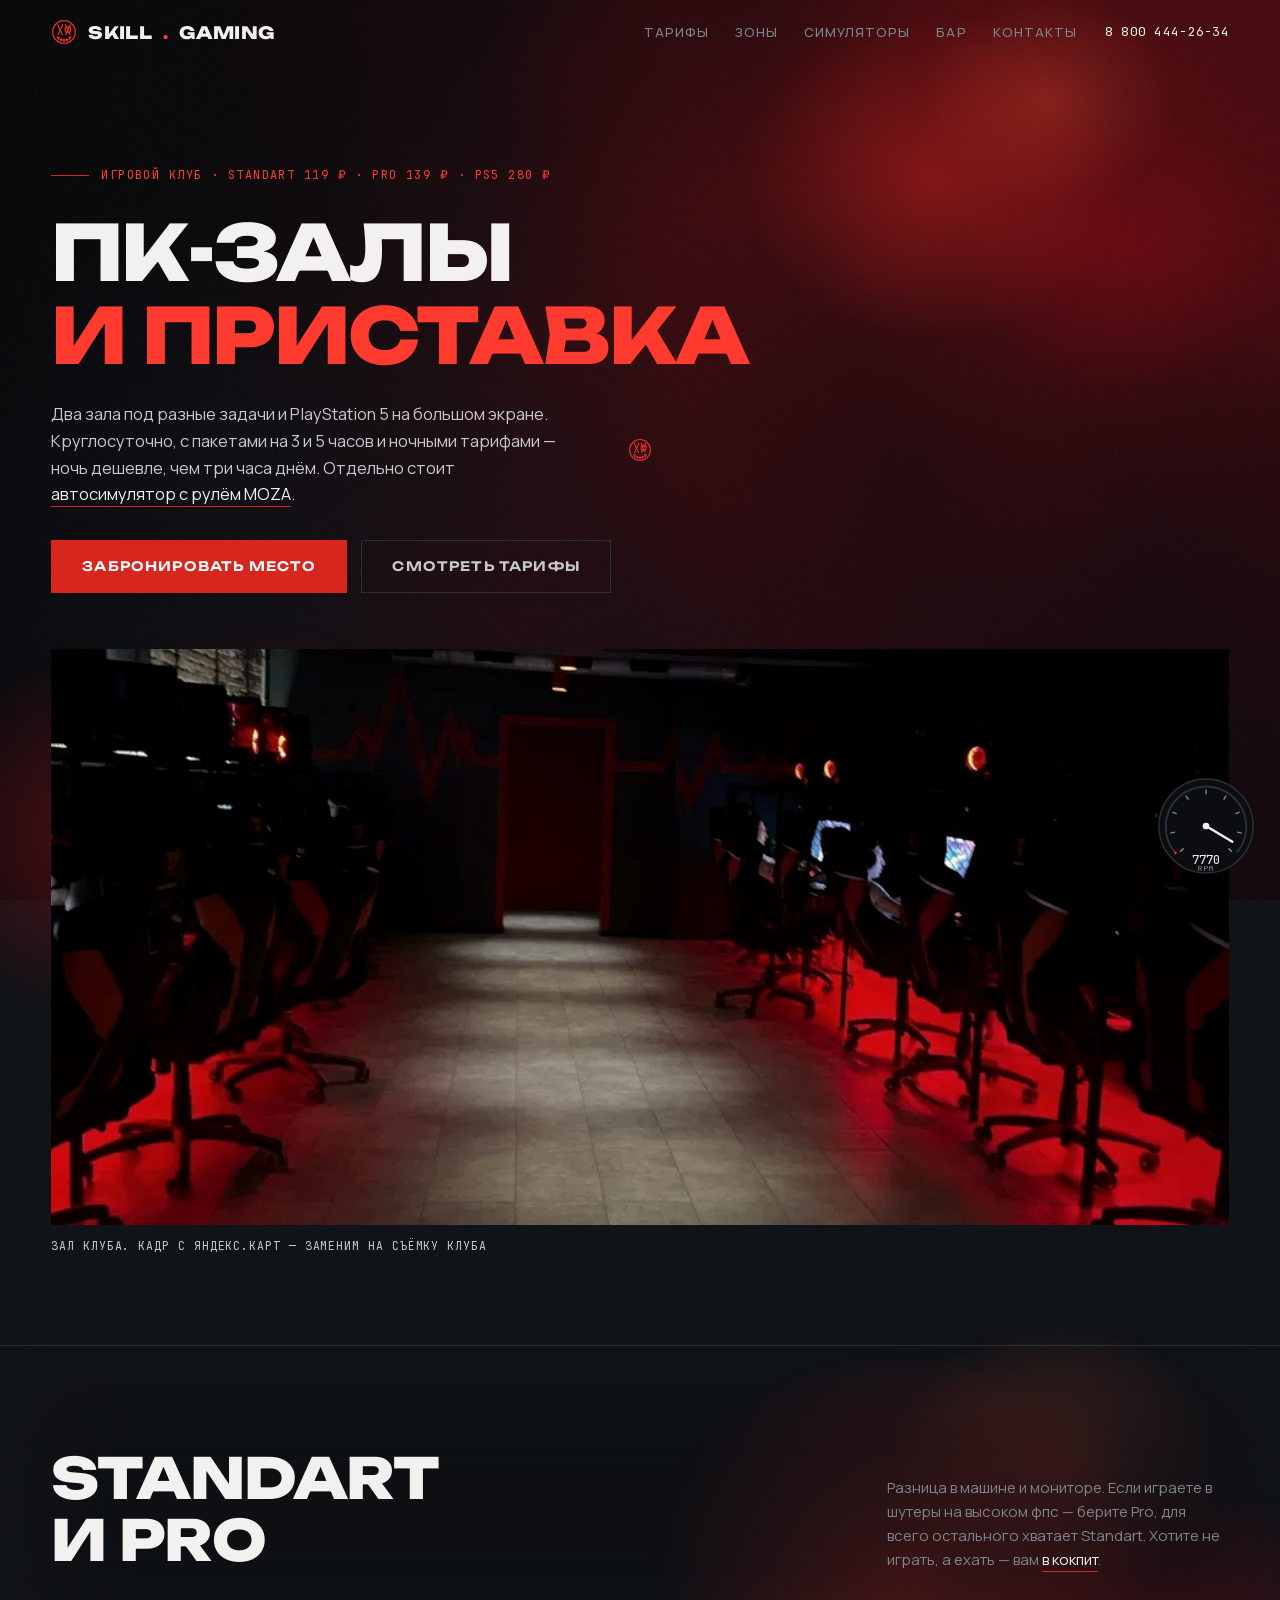
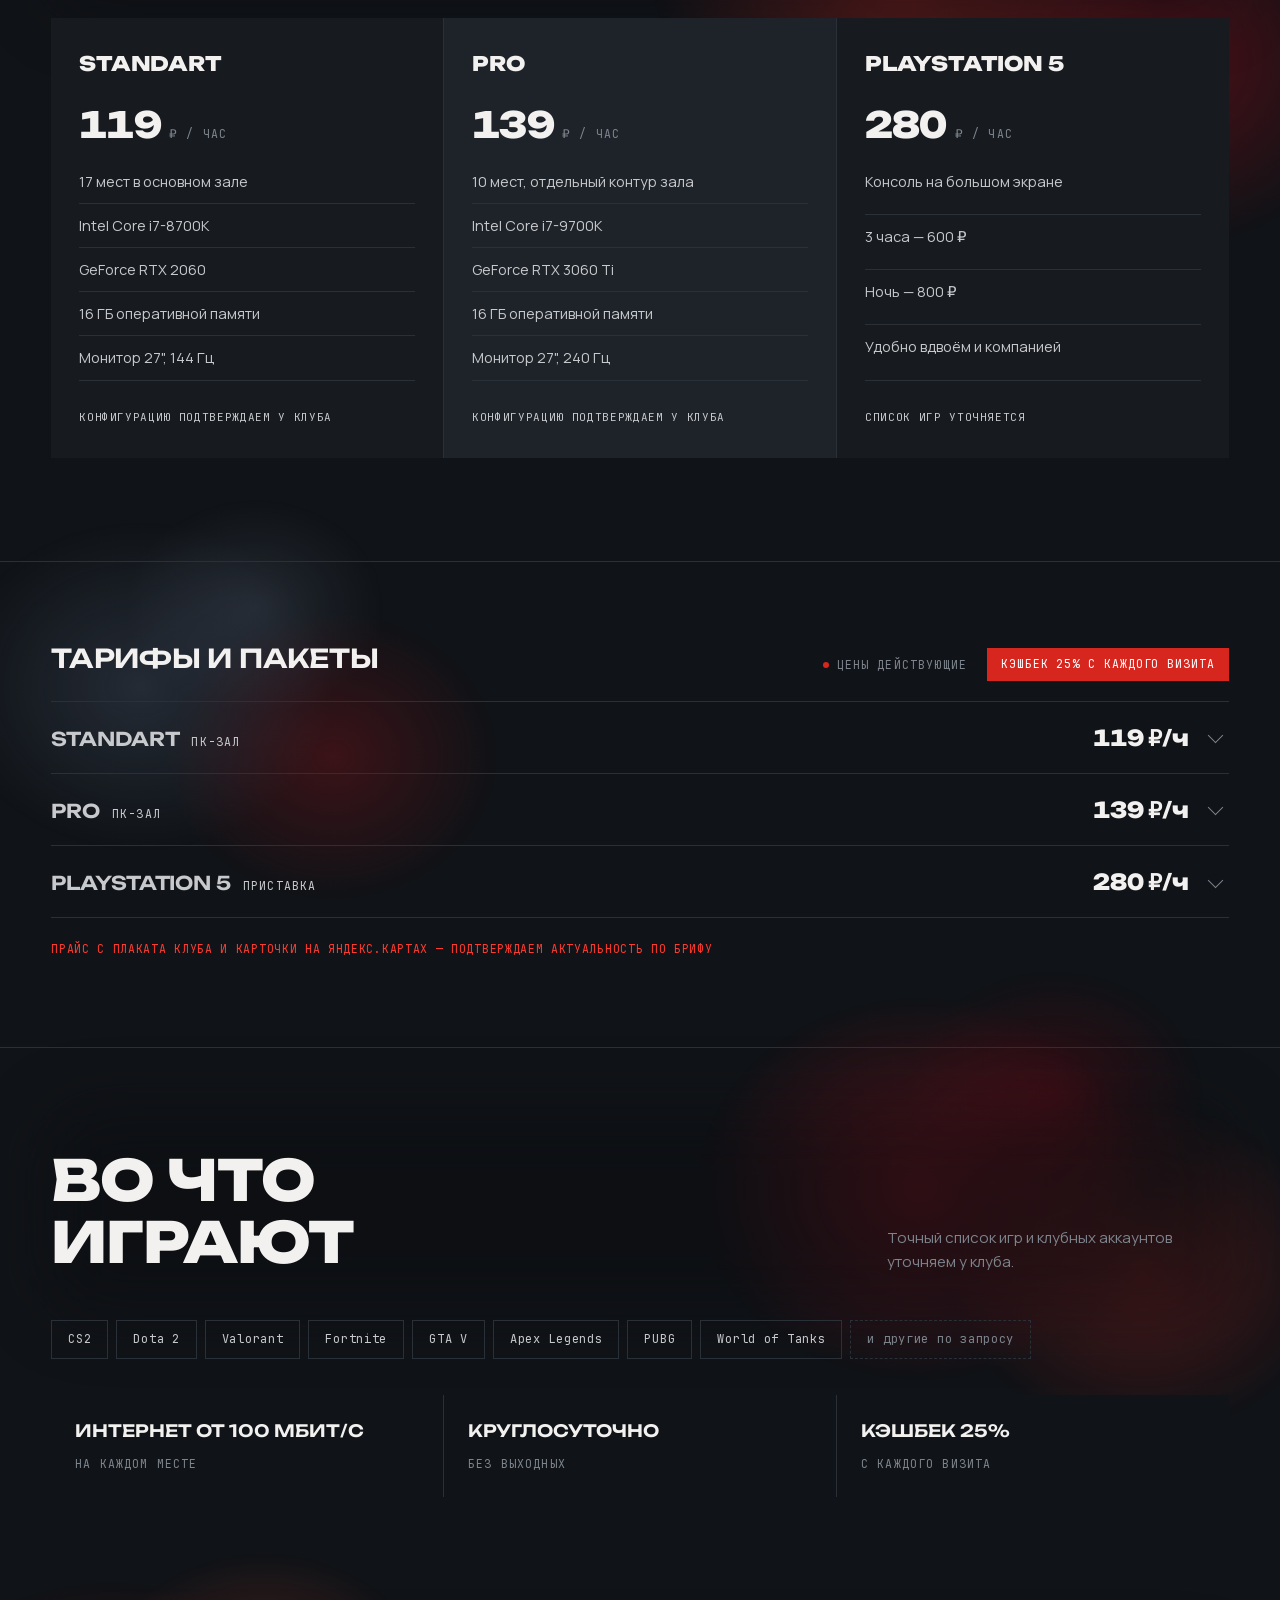
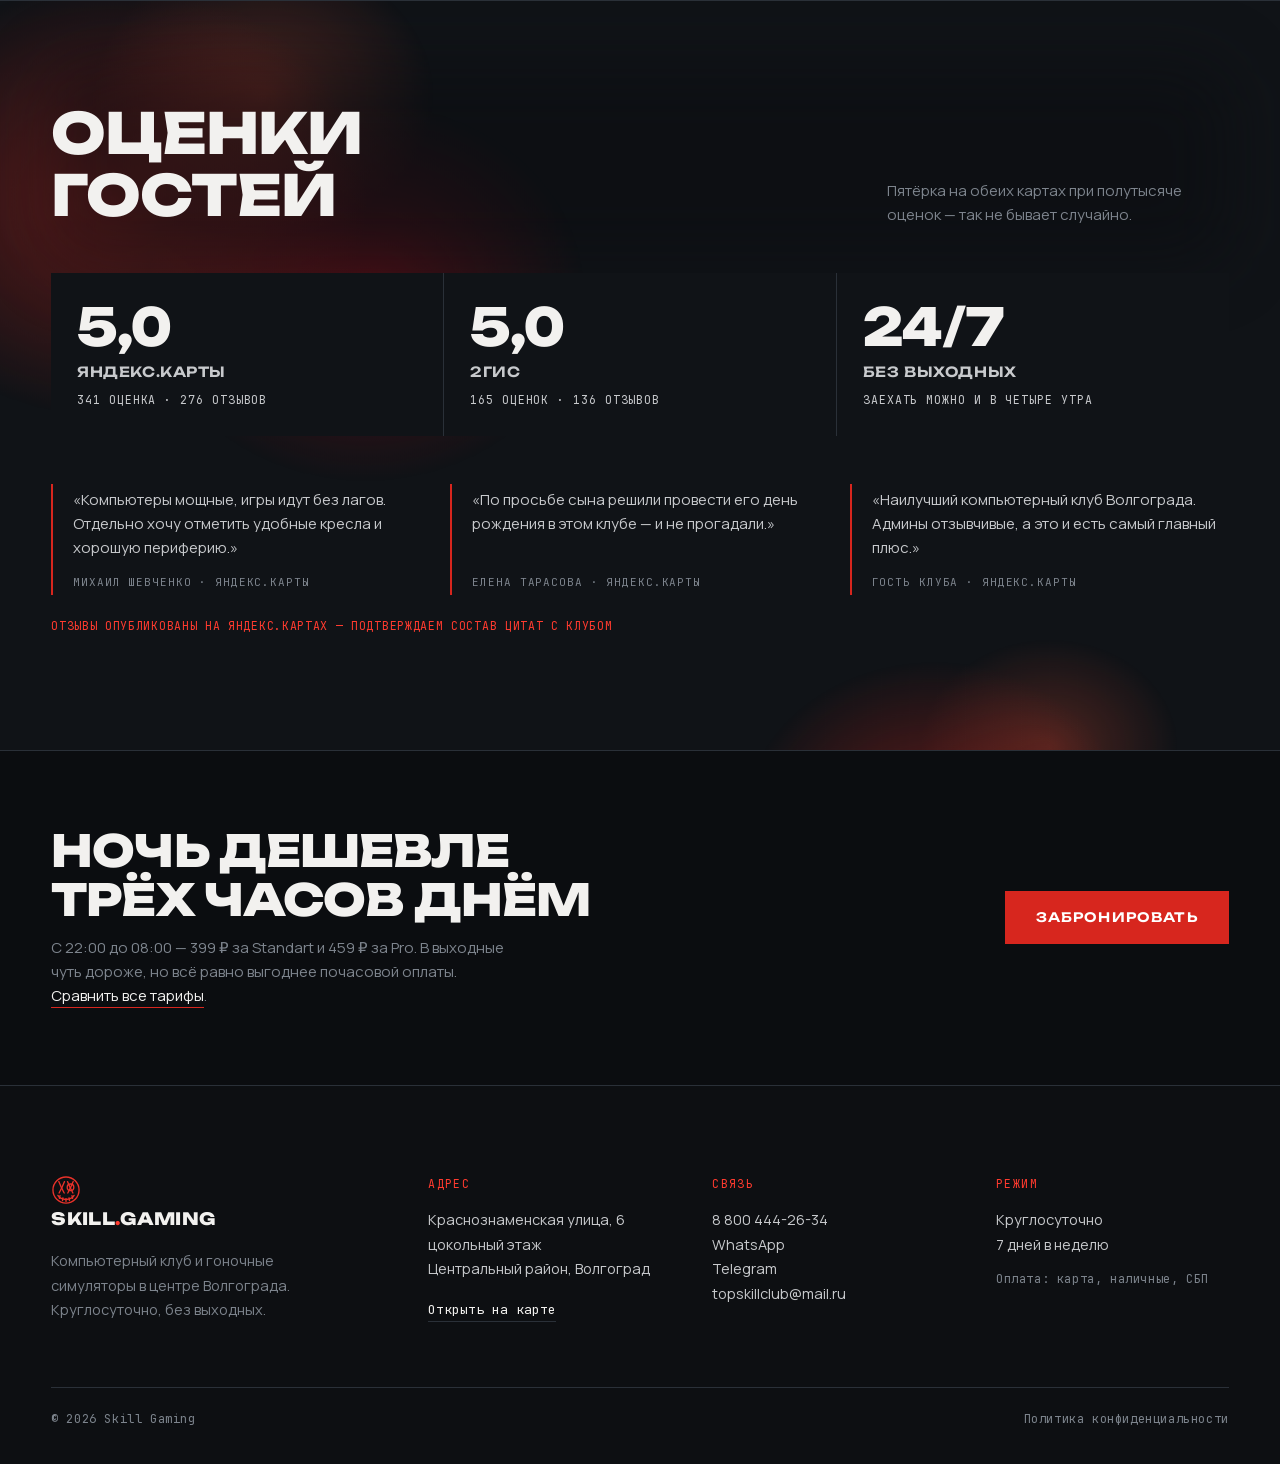
==== commit 23d561fb: "Add files via upload" ====
--- a/pc.html
+++ b/pc.html
@@ -16,7 +16,7 @@
 <link rel="icon" type="image/png" sizes="64x64" href="img/favicon-64.png">
 <link rel="icon" type="image/png" sizes="32x32" href="img/favicon-32.png">
 <link rel="apple-touch-icon" href="img/apple-touch-icon.png">
-<link rel="stylesheet" href="css/site.css?v=22">
+<link rel="stylesheet" href="css/site.css?v=25">
 </head>
 <body>
 <div class="aurora" aria-hidden="true"><div class="au-p au-p3"><i class="au-f au-f3"></i></div><div class="au-p au-p2"><i class="au-f au-f2"></i></div><div class="au-p au-p1"><i class="au-f au-f1"></i></div><div class="au-p au-p4"><i class="au-shape"><i class="au-comet"></i></i></div></div>
@@ -262,6 +262,6 @@
       <a class="foot-small" href="privacy.html">Политика конфиденциальности</a>
     </div>
   </footer>
-<script src="js/site.js?v=22" defer></script>
+<script src="js/site.js?v=25" defer></script>
 </body>
 </html>
--- a/css/site.css
+++ b/css/site.css
@@ -1355,7 +1355,7 @@
 .hero-bg{position:absolute;inset:0;z-index:-1}
 .hero-vid{
   width:100%;height:100%;object-fit:cover;display:block;
-  filter:saturate(.9) contrast(1.05) brightness(.9);   /* по просьбе заказчика — на 10 % темнее */
+  /* цвет и затемнение на 10 % вшиты в сам ролик — браузеру не нужно пересчитывать фильтр на каждом кадре */
 }
 .hero-tint{
   position:absolute;inset:0;
@@ -1546,7 +1546,7 @@
 /* ---------- 07 · галерея ---------- */
 .gal{padding:clamp(60px,9vw,130px) clamp(18px,4vw,54px)}
 .gal-wrap{position:relative;overflow:hidden;touch-action:pan-y}
-.gal-track{display:flex;gap:12px;transition:transform .55s cubic-bezier(.22,.61,.36,1);will-change:transform}
+.gal-track{display:flex;gap:12px;transition:transform .9s cubic-bezier(.45,.05,.2,1);will-change:transform}   /* мягкий разгон и торможение */
 .gal-track.dragging{transition:none}
 .gal-track figure{
   margin:0;flex:0 0 min(78vw,900px);position:relative;cursor:zoom-in;
@@ -1963,3 +1963,133 @@
 /* политика: «КОНФИДЕНЦИАЛЬНОСТИ» рвалось посреди слова — кегль такой, чтобы длинное слово помещалось целиком */
 .page-hero.narrow h1{font-size:clamp(20px,3.6vw,40px);overflow-wrap:normal;word-break:keep-all}
 @media (max-width:700px){.page-hero.narrow h1{font-size:clamp(17px,5.3vw,26px)}}
+
+/* ---------- плавность: фото проявляются, просмотр листается мягко ---------- */
+img.img-fade{opacity:0;transition:opacity .6s var(--ease-out),filter .5s,transform .8s var(--ease-out)!important}
+img.img-fade.img-in{opacity:1}
+.lb:not([hidden]){animation:lb-in .35s var(--ease-out)}
+@keyframes lb-in{from{opacity:0}to{opacity:1}}
+.lb img{transition:opacity .38s var(--ease-out),transform .5s var(--ease-out)}
+.lb img.lb-out{opacity:0;transform:translateX(var(--lb-dx,-32px))}
+.lb img.lb-from{opacity:0;transform:translateX(var(--lb-dx,32px));transition:none}
+@media (prefers-reduced-motion:reduce){.lb:not([hidden]){animation:none}.lb img{transition:opacity .2s}.lb img.lb-out,.lb img.lb-from{transform:none}}
+
+/* ============================================================
+   МОБИЛЬНАЯ ВЕРСИЯ (правки 2026-09-29) — компьютер не затрагивается
+   ============================================================ */
+/* видео первого экрана: не растягивать на всю высоту блока (≈1,5 экрана) — кадр виден целиком по ширине,
+   ниже маска уводит его в фон. Раньше было видно ~55 % ширины кадра, увеличение ×1,8 */
+@media (max-width:700px){
+  .hero-video .hero-bg{bottom:auto;height:calc(100vw * 16 / 9)}
+}
+/* карта и карточка контактов: одна ширина и отступ между ними, а не карта во всю ширину + узкая карточка вплотную */
+@media (max-width:1000px){
+  .map-wrap{margin:0;gap:12px;background:none;overflow:visible}
+  .map-frame{height:320px;overflow:hidden;border:1px solid rgba(255,255,255,.08)}
+  .map-card{margin:0;border:1px solid rgba(255,255,255,.08)}
+}
+
+/* ============================================================
+   БЛОК ЦЕН НА ТЕЛЕФОНЕ — «прайс-лист одним листом» (выбран заказчиком, вариант 3)
+   Только ≤700px. На компьютере и планшете — прежний блок .rx-grid.
+   ============================================================ */
+.rxm{display:none}
+@media (max-width:700px){
+  #rates .rx-grid{display:none}
+  #rates .sec-top p{display:none}          /* «Наведите на зал…» — на телефоне наводить нечем */
+  .rxm{
+    display:block;
+    --gut:34px;
+    --rub:-apple-system,"SF Pro Text","Segoe UI",Roboto,Arial,sans-serif;   /* ₽ нет в шрифтах сайта — системный, мельче и приглушённо */
+  }
+}
+.rxm-lead{margin:14px 0 0;color:var(--concrete-300);font-size:15px;line-height:1.55;max-width:32ch}
+.rxm-rub{font-family:var(--rub);font-weight:400;font-size:.8em;color:var(--concrete-300);margin-left:.22em;letter-spacing:0}
+
+/* лента кэшбека */
+.rxm-cash{
+  position:relative;overflow:hidden;margin:22px 0 0;
+  display:flex;align-items:center;gap:14px;min-height:64px;padding:12px 18px;
+  background:linear-gradient(100deg,#E02B22 0%,var(--red) 55%,#B81F18 100%);
+  clip-path:polygon(0 0,100% 0,100% calc(100% - 12px),calc(100% - 12px) 100%,0 100%);
+}
+.rxm-cash b{font-family:var(--font-display);font-weight:800;font-size:32px;line-height:1;letter-spacing:-.03em;color:#fff}
+.rxm-cash span{font-family:var(--font-mono);font-size:11px;line-height:1.35;letter-spacing:.12em;text-transform:uppercase;color:#fff}
+.rxm-cash::after{   /* клетчатый флаг, тает к центру */
+  content:"";position:absolute;top:0;bottom:0;right:0;width:46%;pointer-events:none;
+  background:conic-gradient(rgba(11,13,16,.34) 25%,transparent 0 50%,rgba(11,13,16,.34) 0 75%,transparent 0) 0 0/12px 12px;
+  -webkit-mask:linear-gradient(90deg,transparent,#000 85%);mask:linear-gradient(90deg,transparent,#000 85%);
+}
+
+/* табло «от» по залам */
+.rxm-board{display:grid;grid-template-columns:repeat(4,minmax(0,1fr));gap:1px;margin:14px 0 0;background:var(--concrete-500);border:1px solid var(--concrete-500)}
+.rxm-board a{
+  display:grid;align-content:space-between;gap:10px;min-height:68px;padding:10px 9px 11px;
+  background:rgba(23,27,32,.92);color:inherit;text-decoration:none;border:0;
+  -webkit-tap-highlight-color:transparent;transition:background .2s;
+}
+.rxm-board a:active{background:var(--graphite-600)}
+.rxm-board a:focus-visible{outline:2px solid var(--red-hot);outline-offset:-2px}
+.rxm-n{display:flex;align-items:baseline;gap:5px;font-family:var(--font-mono);font-size:9.5px;letter-spacing:.03em;text-transform:uppercase;color:var(--concrete-100);white-space:nowrap}
+.rxm-n i{font-style:normal;color:var(--red-hot)}
+.rxm-p{font-family:var(--font-mono);font-weight:500;font-size:17px;line-height:1;font-variant-numeric:tabular-nums;white-space:nowrap;color:var(--white)}
+.rxm-p small{font-weight:400;font-size:9.5px;letter-spacing:.06em;color:var(--concrete-300);margin-right:3px;text-transform:uppercase}
+
+/* зал */
+.rxm-halls{margin-top:34px}
+.rxm-hall{position:relative;display:grid;grid-template-columns:var(--gut) minmax(0,1fr);padding:20px 0 26px;border-top:1px solid var(--concrete-500);scroll-margin-top:84px}
+.rxm-hall::before{content:"";position:absolute;left:0;top:-1px;width:22px;height:1px;background:var(--red-hot);transition:width .6s var(--ease-out)}
+.rxm-hall.flash::before{width:100%}
+.rxm-no{grid-column:1;grid-row:1;padding-top:5px;font-family:var(--font-mono);font-size:11px;letter-spacing:.06em;color:var(--red-hot);font-variant-numeric:tabular-nums}
+.rxm-hall>*:not(.rxm-no){grid-column:2}
+.rxm-hh{display:flex;align-items:baseline;justify-content:space-between;gap:10px;flex-wrap:wrap}
+.rxm-hh h3{margin:0;font-family:var(--font-display);font-weight:600;text-transform:uppercase;font-size:clamp(17px,5vw,20px);line-height:1.15;letter-spacing:-.01em}
+.rxm-from{margin:0 0 0 auto;font-family:var(--font-mono);font-weight:500;font-size:20px;line-height:1;font-variant-numeric:tabular-nums;white-space:nowrap}
+.rxm-from small{font-weight:400;font-size:10.5px;letter-spacing:.12em;text-transform:uppercase;color:var(--concrete-300);margin-right:6px}
+.rxm-sub{margin:7px 0 0;font-family:var(--font-mono);font-size:10.5px;letter-spacing:.14em;text-transform:uppercase;color:var(--concrete-300)}
+
+/* прайс с точечными выносками */
+.rxm-menu{list-style:none;margin:14px 0 0;padding:0}
+.rxm-menu li{display:flex;align-items:baseline;min-height:35px;padding:8px 0 0}
+.rxm-t{font-size:15px;color:var(--concrete-100);white-space:nowrap}
+.rxm-t small{font-family:var(--font-mono);font-size:11px;letter-spacing:.02em;color:var(--concrete-300);margin-left:6px;font-variant-numeric:tabular-nums}
+.rxm-ld{flex:1 1 auto;min-width:14px;height:2px;margin:0 9px;background:radial-gradient(circle,#555D67 .9px,transparent 1.2px) 0 0/6px 2px repeat-x}
+.rxm-menu b{font-family:var(--font-mono);font-weight:400;font-size:15.5px;color:var(--white);font-variant-numeric:tabular-nums;white-space:nowrap}
+
+/* строка железа */
+.rxm-kit{margin:16px 0 0;font-size:13px;line-height:1.6;color:var(--concrete-300)}
+.rxm-k{font-family:var(--font-mono);font-size:9.5px;letter-spacing:.16em;text-transform:uppercase;color:var(--red-hot);margin-right:8px;vertical-align:1px}
+.rxm-kit em{font-style:normal;color:var(--concrete-100)}
+.rxm-s{color:#454C55}
+
+/* условия 2×2 */
+.rxm-terms{display:grid;grid-template-columns:repeat(2,minmax(0,1fr));gap:1px;margin:6px 0 0;background:var(--concrete-500);border:1px solid var(--concrete-500)}
+.rxm-terms div{background:rgba(23,27,32,.92);padding:14px 13px 15px;display:grid;align-content:start;gap:6px}
+.rxm-l{font-family:var(--font-mono);font-size:9.5px;letter-spacing:.14em;text-transform:uppercase;color:var(--red-hot)}
+.rxm-v{font-family:var(--font-mono);font-weight:500;font-size:19px;line-height:1.1;font-variant-numeric:tabular-nums;white-space:nowrap}
+.rxm-v small{font-weight:400;font-size:10px;letter-spacing:.1em;color:var(--concrete-300);margin-right:4px;text-transform:uppercase}
+.rxm-terms p{margin:0;font-size:12.5px;line-height:1.45;color:var(--concrete-300)}
+
+/* кнопка */
+.rxm-btn{
+  position:relative;overflow:hidden;display:flex;align-items:center;justify-content:space-between;gap:12px;
+  width:100%;min-height:58px;margin:22px 0 0;padding:0 22px;border:0;
+  background:var(--red);color:#fff;text-decoration:none;cursor:pointer;
+  font-family:var(--font-display);font-weight:600;font-size:13px;letter-spacing:.09em;text-transform:uppercase;
+  -webkit-tap-highlight-color:transparent;
+}
+.rxm-btn::before{content:"";position:absolute;inset:0;background:var(--graphite-900);transform:translateY(101%);transition:transform .4s cubic-bezier(.7,0,.2,1)}
+.rxm-btn:active::before{transform:translateY(0)}
+.rxm-btn span,.rxm-btn svg{position:relative;z-index:1}
+.rxm-btn svg{width:22px;height:12px;flex:none}
+.rxm-btn:focus-visible{outline:2px solid var(--red-hot);outline-offset:3px}
+.rxm-note{margin:14px 0 0;font-family:var(--font-mono);font-size:10px;line-height:1.5;letter-spacing:.12em;text-transform:uppercase;color:var(--concrete-300)}
+
+@media (max-width:370px){
+  .rxm{--gut:28px}
+  .rxm-board a{padding:9px 7px 10px}
+  .rxm-p{font-size:15.5px}
+  .rxm-n i{display:none}
+  .rxm-v{font-size:17px}
+}
+@media (prefers-reduced-motion:reduce){.rxm *{transition:none!important}}
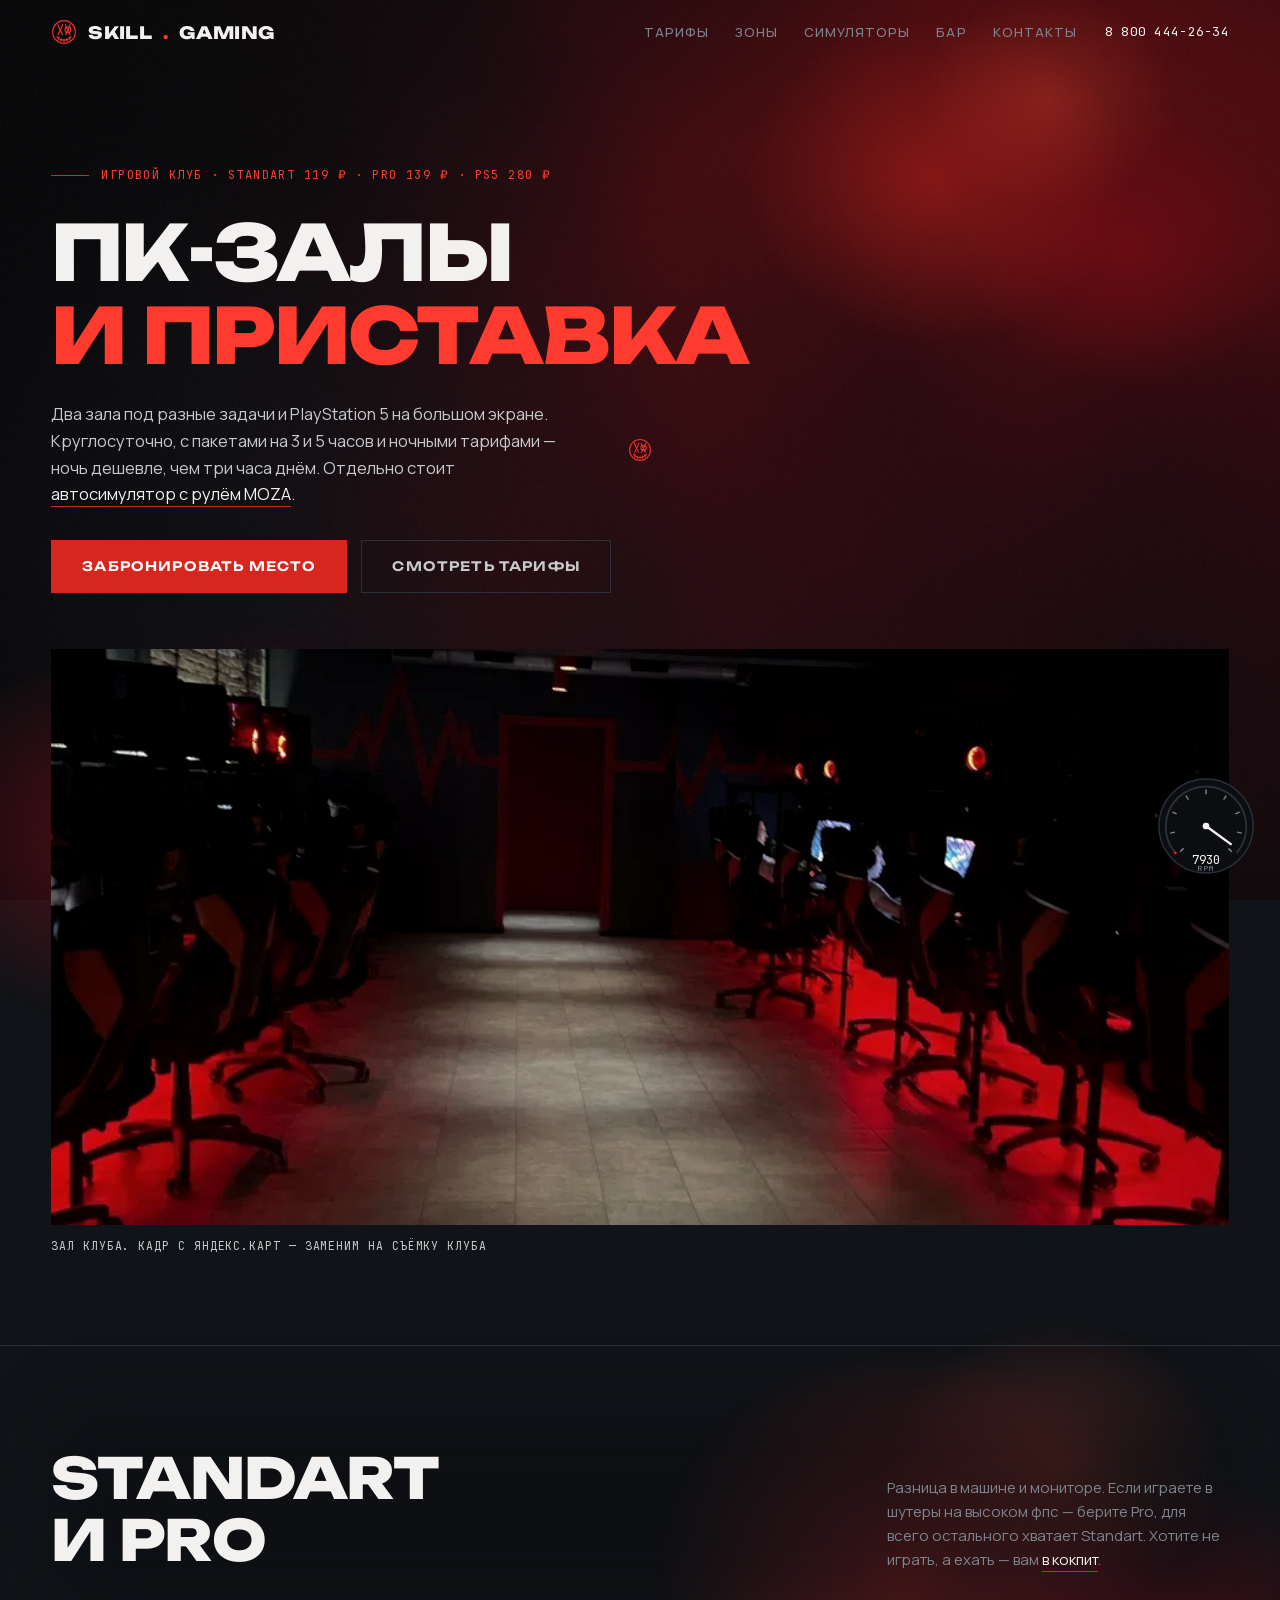
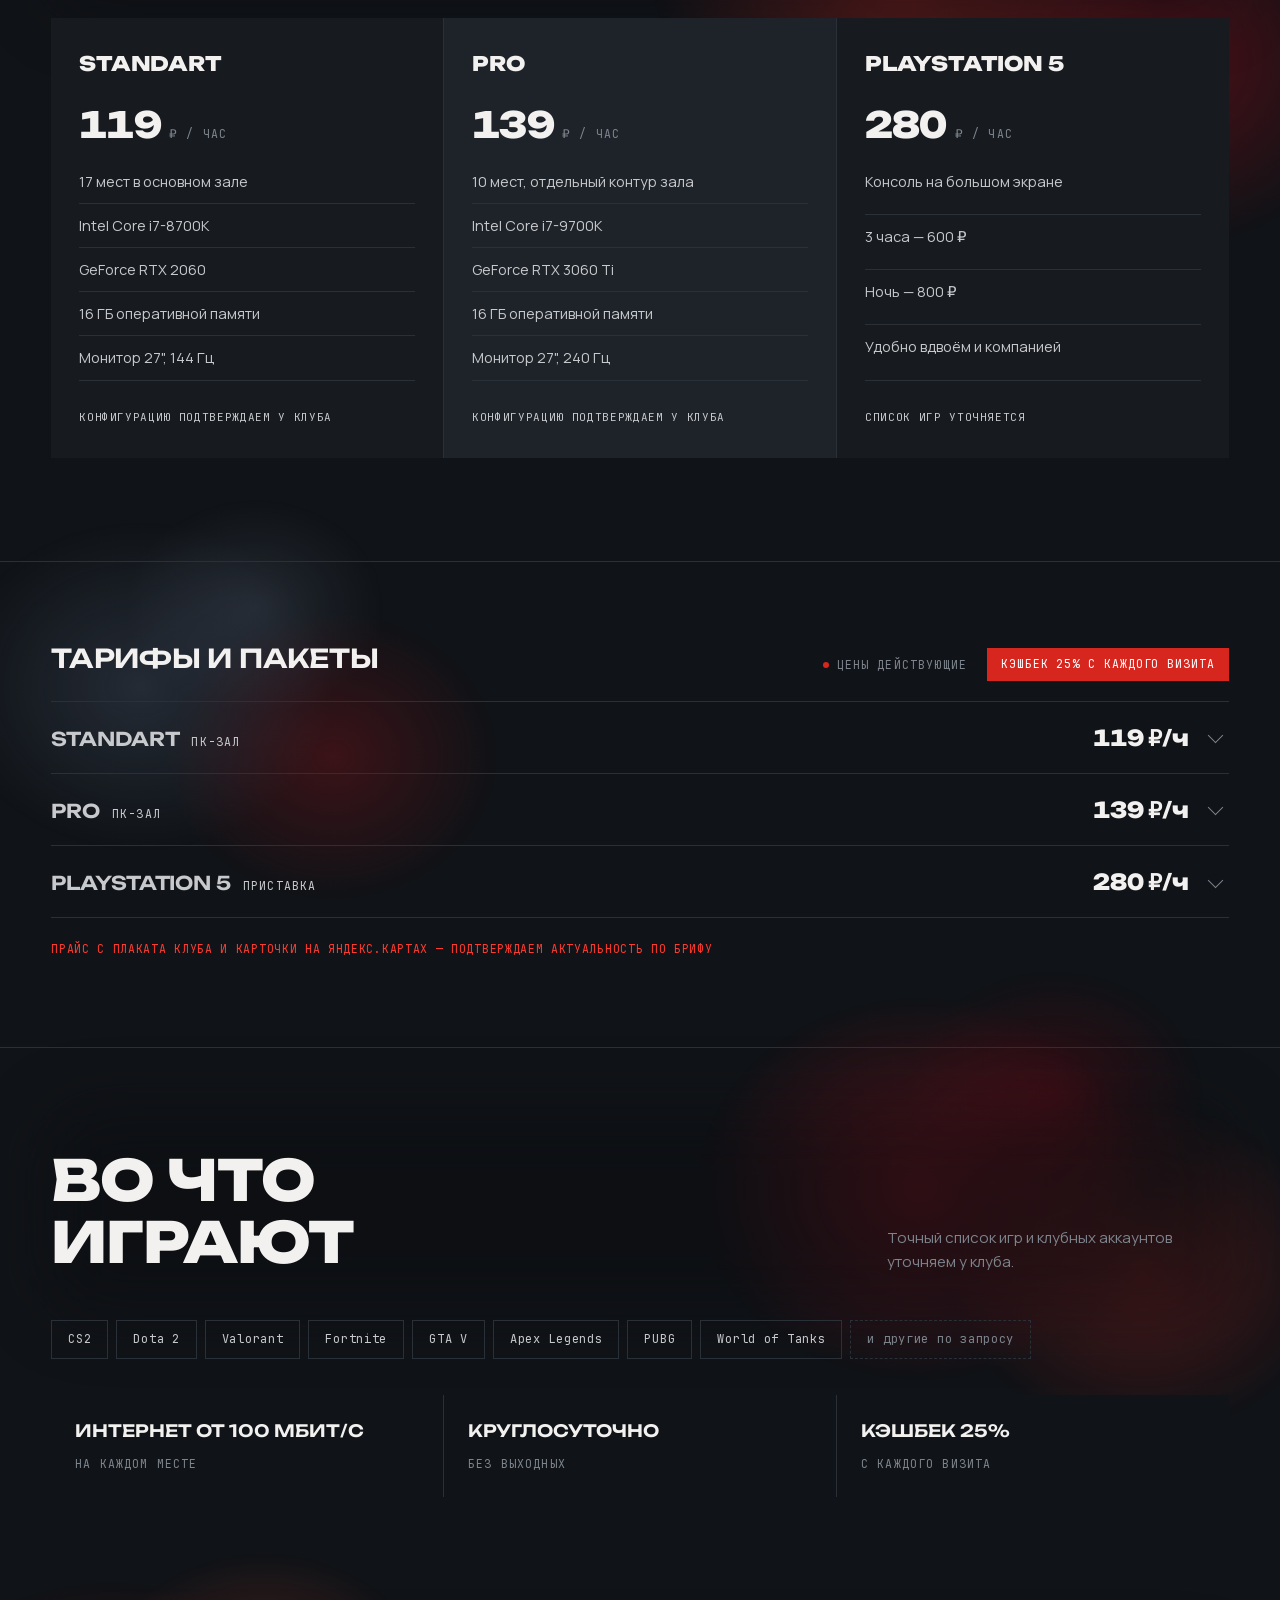
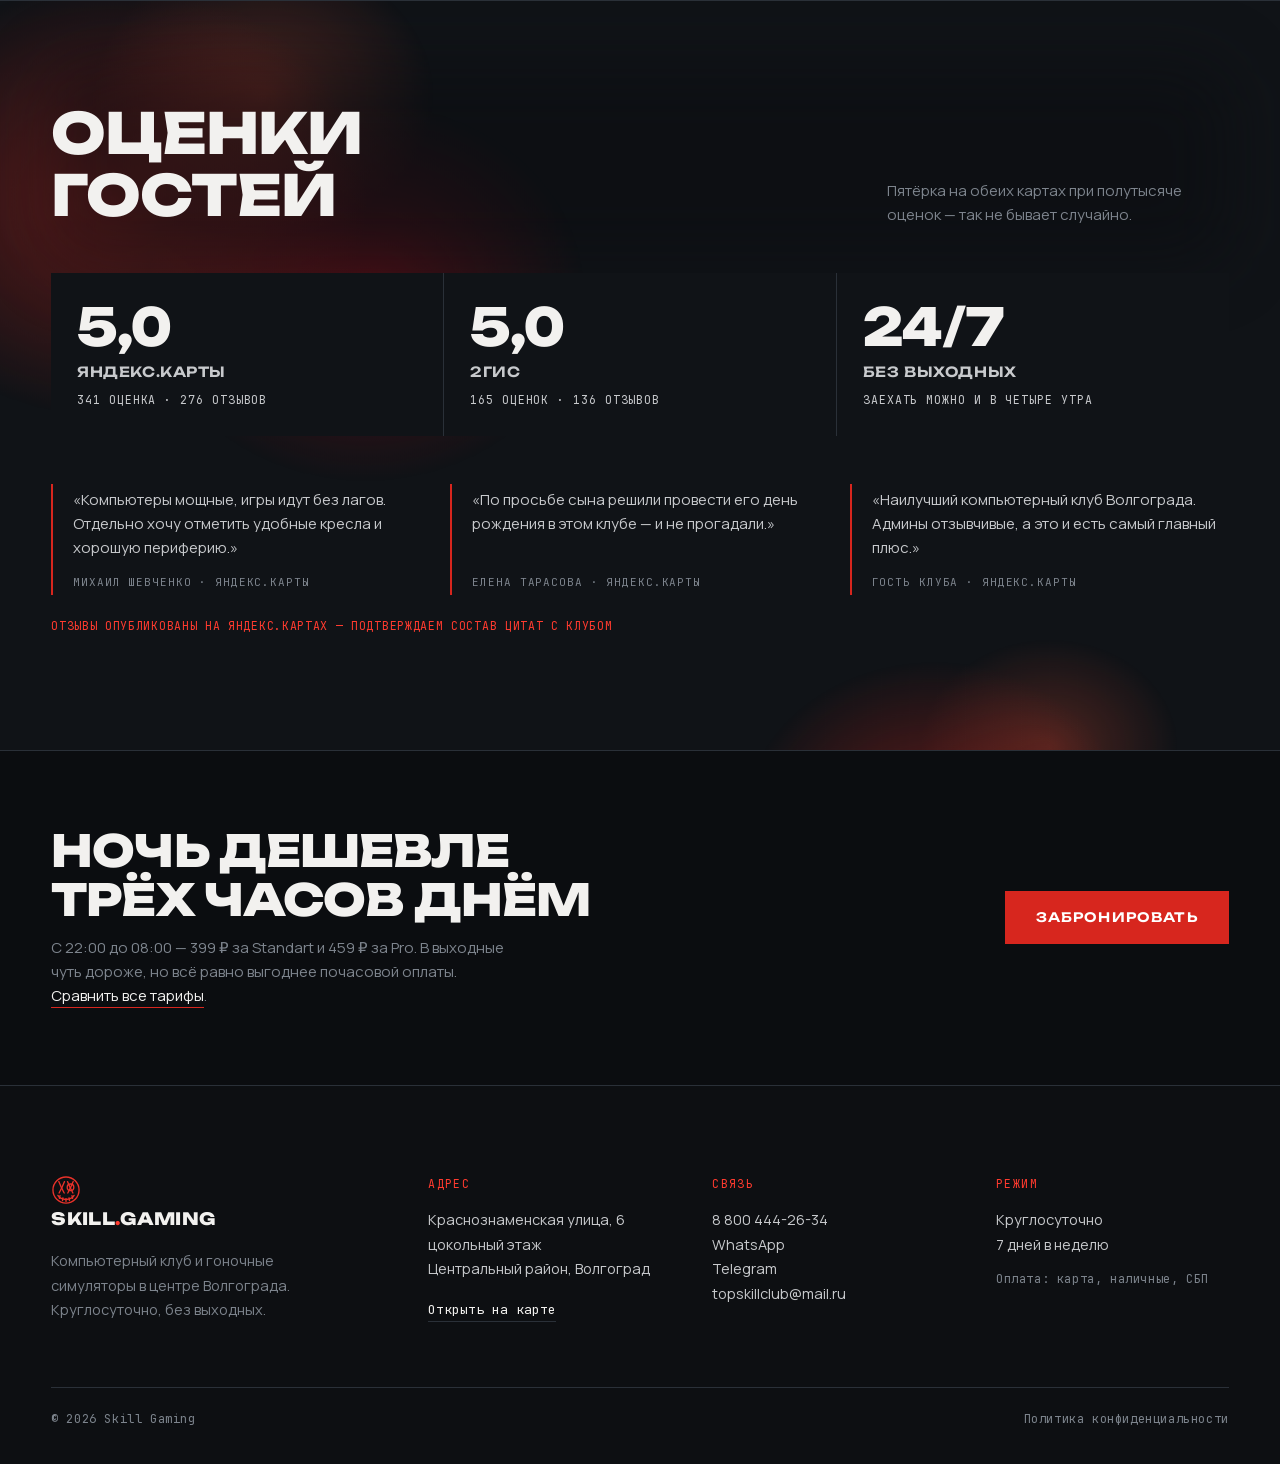
==== commit a129d5ae: "Add files via upload" ====
--- a/pc.html
+++ b/pc.html
@@ -16,7 +16,7 @@
 <link rel="icon" type="image/png" sizes="64x64" href="img/favicon-64.png">
 <link rel="icon" type="image/png" sizes="32x32" href="img/favicon-32.png">
 <link rel="apple-touch-icon" href="img/apple-touch-icon.png">
-<link rel="stylesheet" href="css/site.css?v=25">
+<link rel="stylesheet" href="css/site.css?v=27">
 </head>
 <body>
 <div class="aurora" aria-hidden="true"><div class="au-p au-p3"><i class="au-f au-f3"></i></div><div class="au-p au-p2"><i class="au-f au-f2"></i></div><div class="au-p au-p1"><i class="au-f au-f1"></i></div><div class="au-p au-p4"><i class="au-shape"><i class="au-comet"></i></i></div></div>
@@ -262,6 +262,6 @@
       <a class="foot-small" href="privacy.html">Политика конфиденциальности</a>
     </div>
   </footer>
-<script src="js/site.js?v=25" defer></script>
+<script src="js/site.js?v=27" defer></script>
 </body>
 </html>
--- a/css/site.css
+++ b/css/site.css
@@ -2093,3 +2093,22 @@
   .rxm-v{font-size:17px}
 }
 @media (prefers-reduced-motion:reduce){.rxm *{transition:none!important}}
+
+/* видео на телефоне «отдалено»: кадр уменьшен до 80 % и края растворены в фоне —
+   сцена выглядит дальше и читается целиком (сам ролик снят крупным планом, шире кадра показать нечего) */
+@media (max-width:700px){
+  .hero-video .hero-vid{
+    transform:scale(.8);transform-origin:50% 42%;
+    -webkit-mask-image:linear-gradient(90deg,transparent 0,#000 13%,#000 87%,transparent 100%),linear-gradient(180deg,transparent 0,#000 11%,#000 100%);
+    -webkit-mask-composite:source-in;
+            mask-image:linear-gradient(90deg,transparent 0,#000 13%,#000 87%,transparent 100%),linear-gradient(180deg,transparent 0,#000 11%,#000 100%);
+            mask-composite:intersect;
+  }
+}
+
+/* телефон: затемнение видео легче (было .78 → .62 → .5 — сцену под текстом было не разглядеть),
+   читаемость текста держит мягкая тень под буквами */
+@media (max-width:700px){
+  .hero-video .hero-tint{background:linear-gradient(180deg, rgba(11,13,16,.62) 0%, rgba(11,13,16,.4) 48%, rgba(11,13,16,.5) 100%)}
+  .hero-video .hero-copy{text-shadow:0 1px 14px rgba(0,0,0,.6),0 0 2px rgba(0,0,0,.35)}
+}
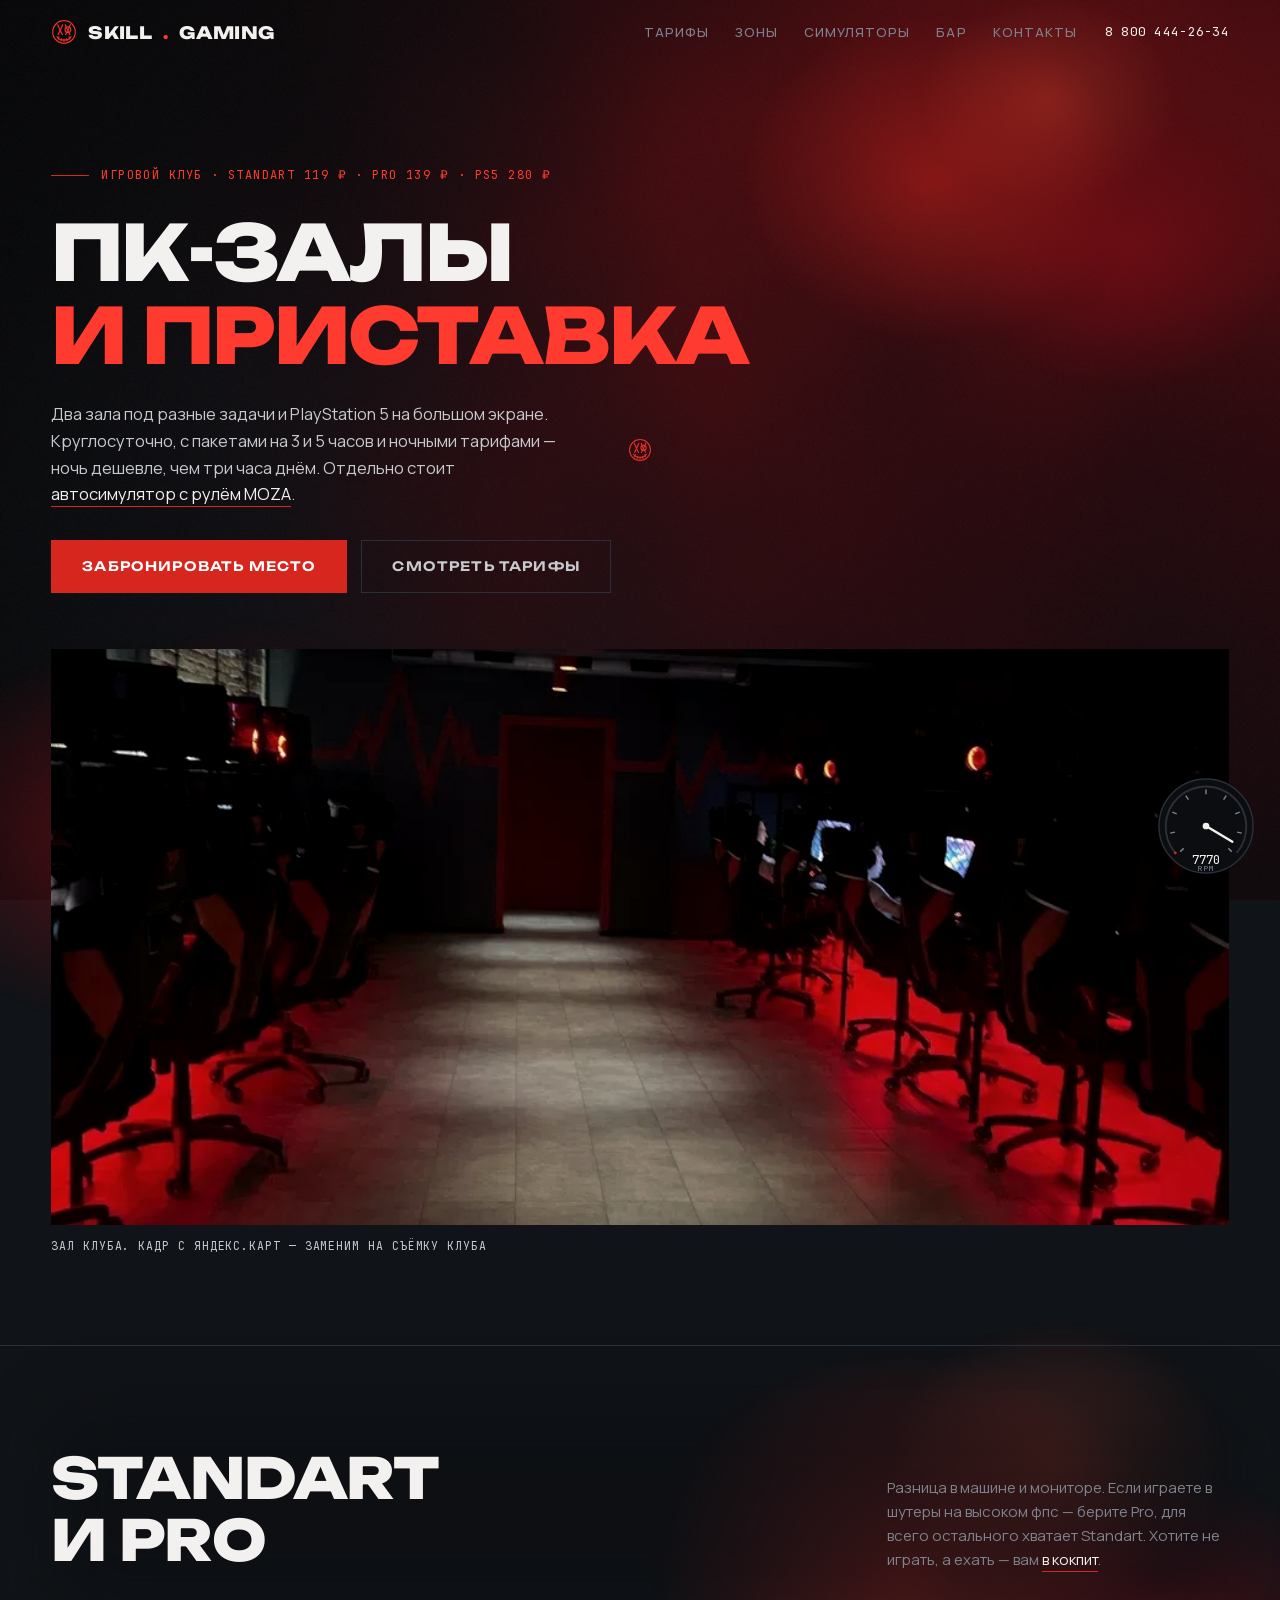
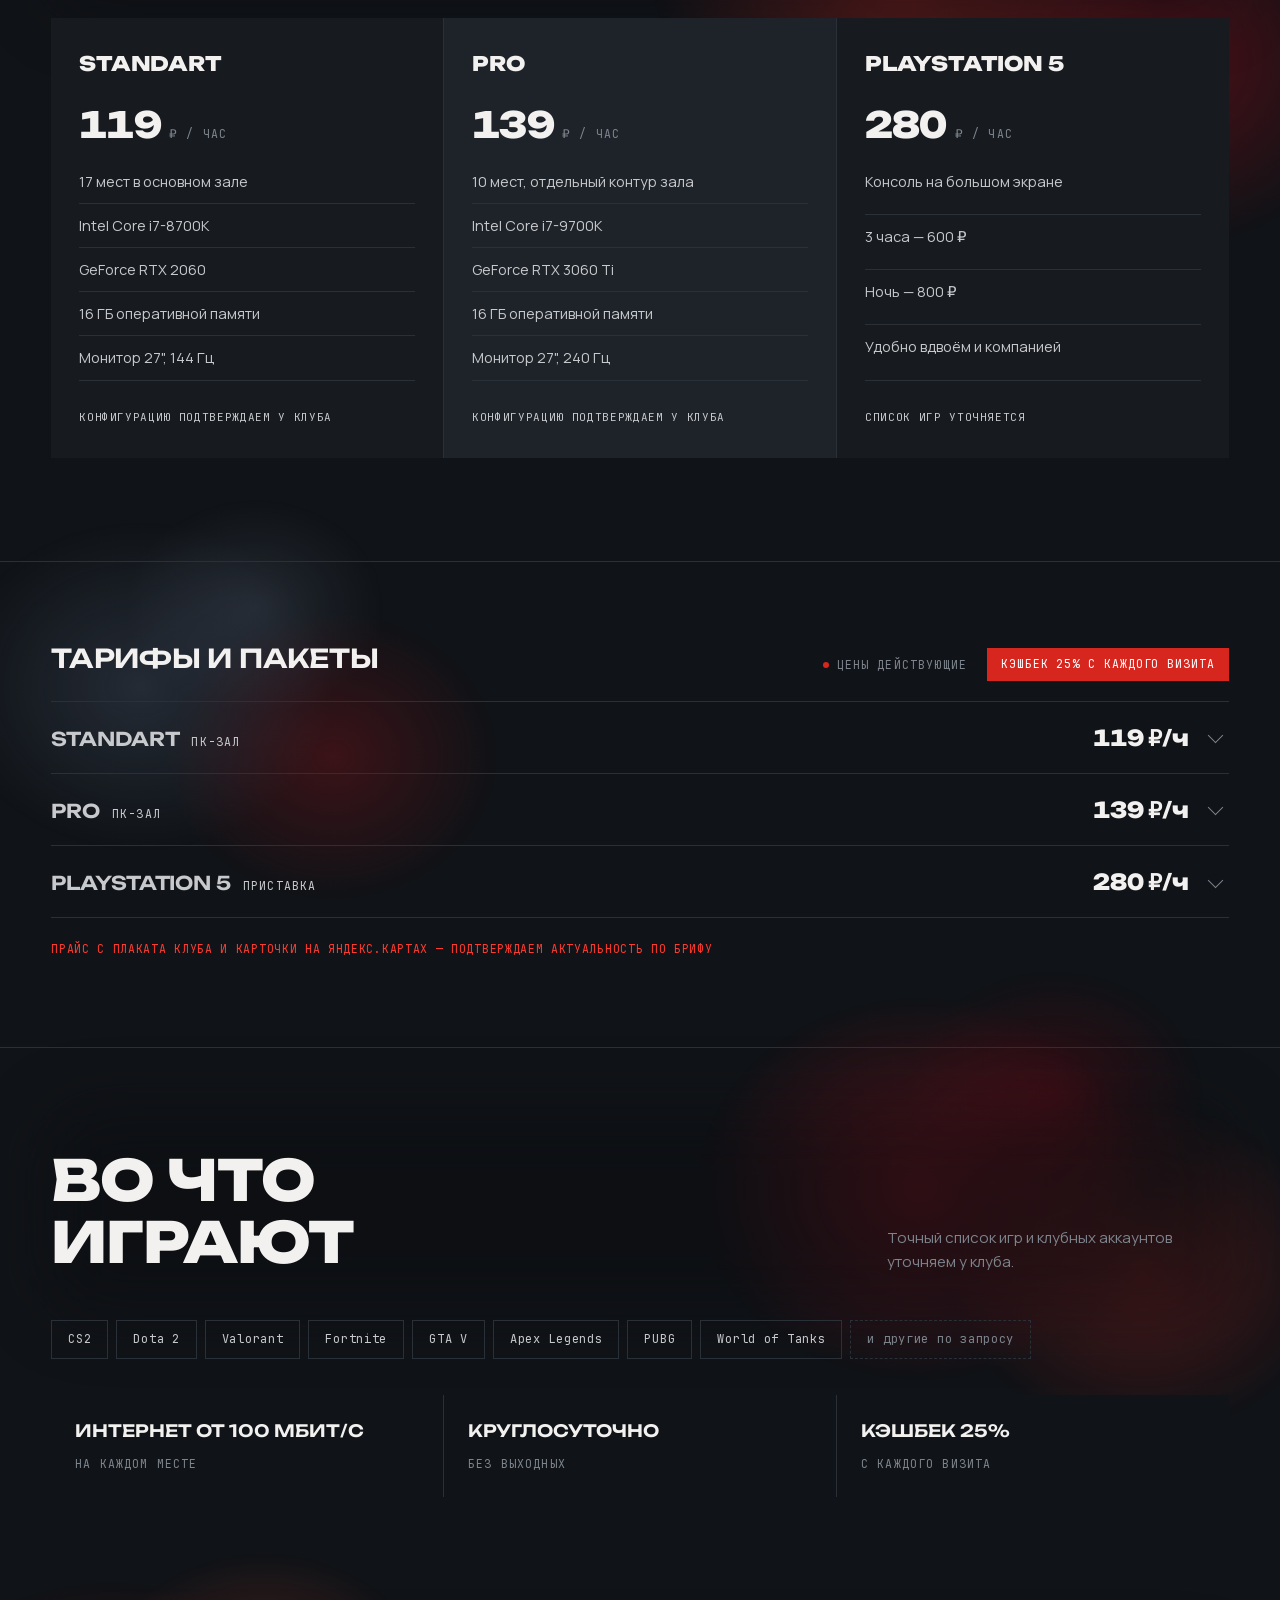
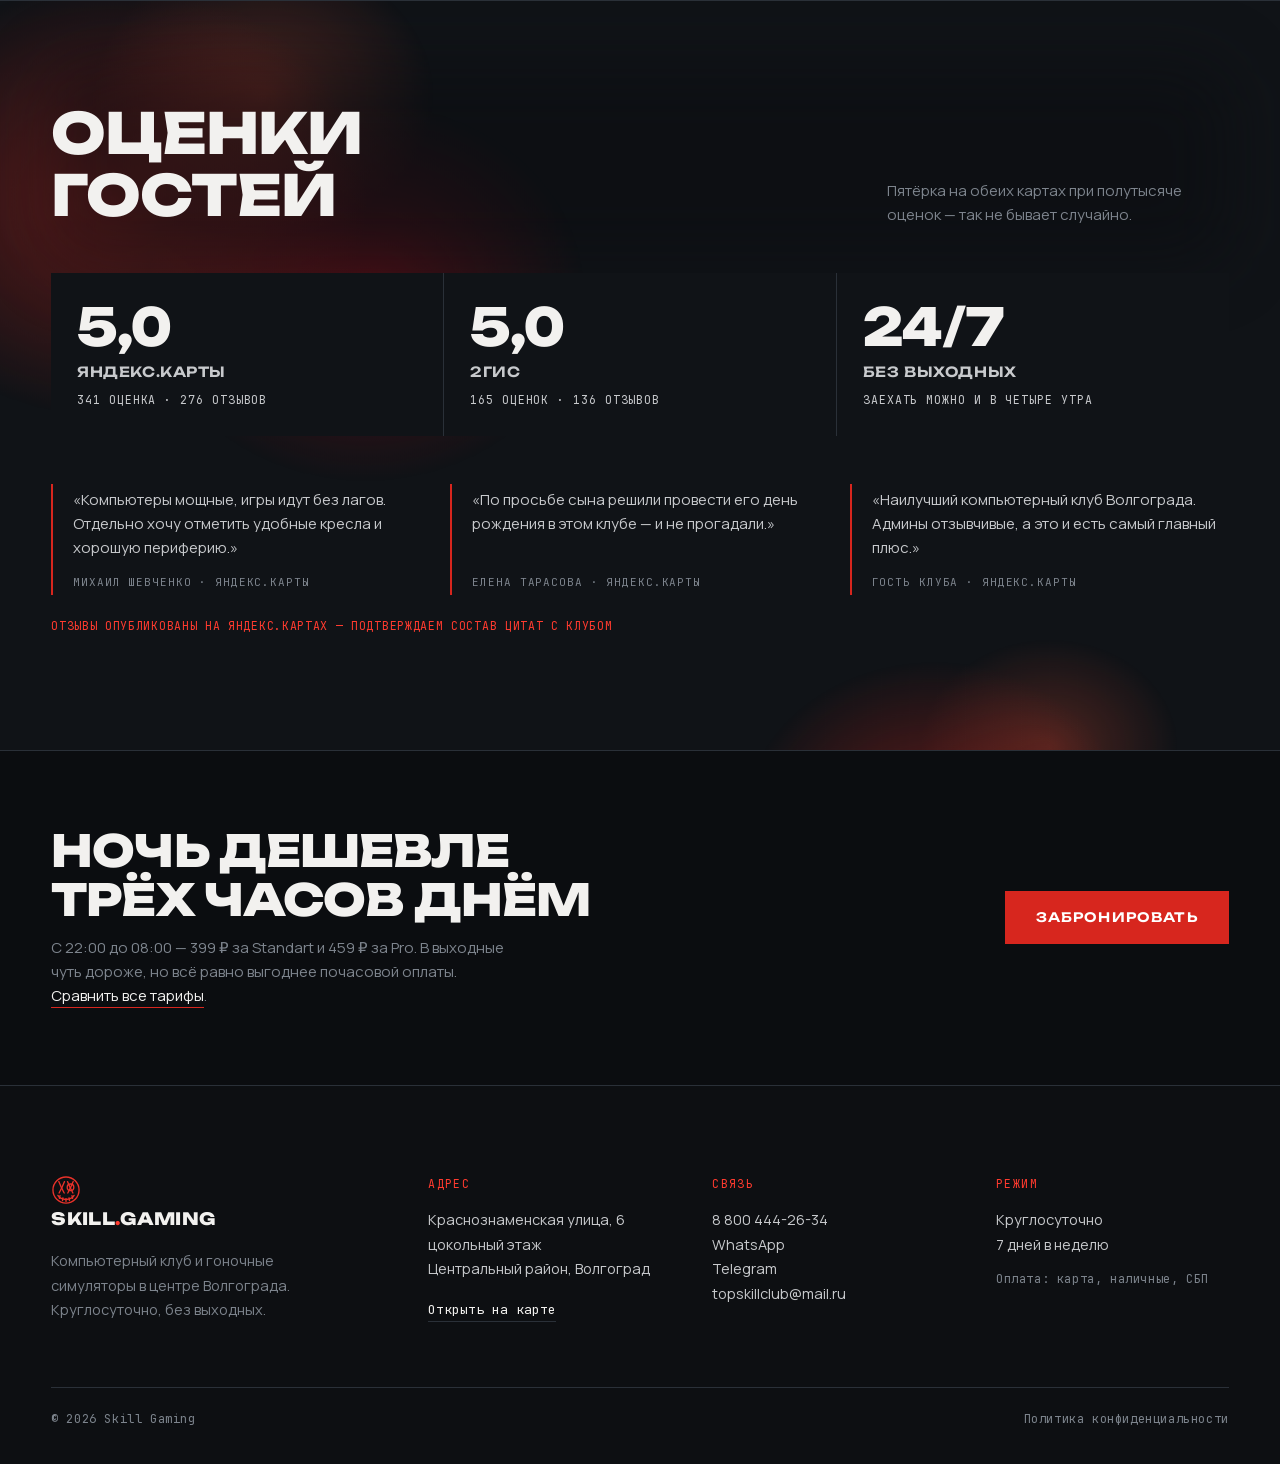
==== commit 749297d7: "Add files via upload" ====
--- a/pc.html
+++ b/pc.html
@@ -16,7 +16,7 @@
 <link rel="icon" type="image/png" sizes="64x64" href="img/favicon-64.png">
 <link rel="icon" type="image/png" sizes="32x32" href="img/favicon-32.png">
 <link rel="apple-touch-icon" href="img/apple-touch-icon.png">
-<link rel="stylesheet" href="css/site.css?v=27">
+<link rel="stylesheet" href="css/site.css?v=28">
 </head>
 <body>
 <div class="aurora" aria-hidden="true"><div class="au-p au-p3"><i class="au-f au-f3"></i></div><div class="au-p au-p2"><i class="au-f au-f2"></i></div><div class="au-p au-p1"><i class="au-f au-f1"></i></div><div class="au-p au-p4"><i class="au-shape"><i class="au-comet"></i></i></div></div>
@@ -262,6 +262,6 @@
       <a class="foot-small" href="privacy.html">Политика конфиденциальности</a>
     </div>
   </footer>
-<script src="js/site.js?v=27" defer></script>
+<script src="js/site.js?v=28" defer></script>
 </body>
 </html>
--- a/css/site.css
+++ b/css/site.css
@@ -2112,3 +2112,9 @@
   .hero-video .hero-tint{background:linear-gradient(180deg, rgba(11,13,16,.62) 0%, rgba(11,13,16,.4) 48%, rgba(11,13,16,.5) 100%)}
   .hero-video .hero-copy{text-shadow:0 1px 14px rgba(0,0,0,.6),0 0 2px rgba(0,0,0,.35)}
 }
+
+/* КОМПЬЮТЕР — как было до правок против лагов: исходный ролик 1280×720 и цвет фильтром.
+   Лёгкое видео с вшитым цветом (hero-mobile.*) остаётся только для телефона (≤700px, см. <source media>) */
+@media (min-width:701px){
+  .hero-video .hero-vid{filter:saturate(.9) contrast(1.05) brightness(.9)}
+}
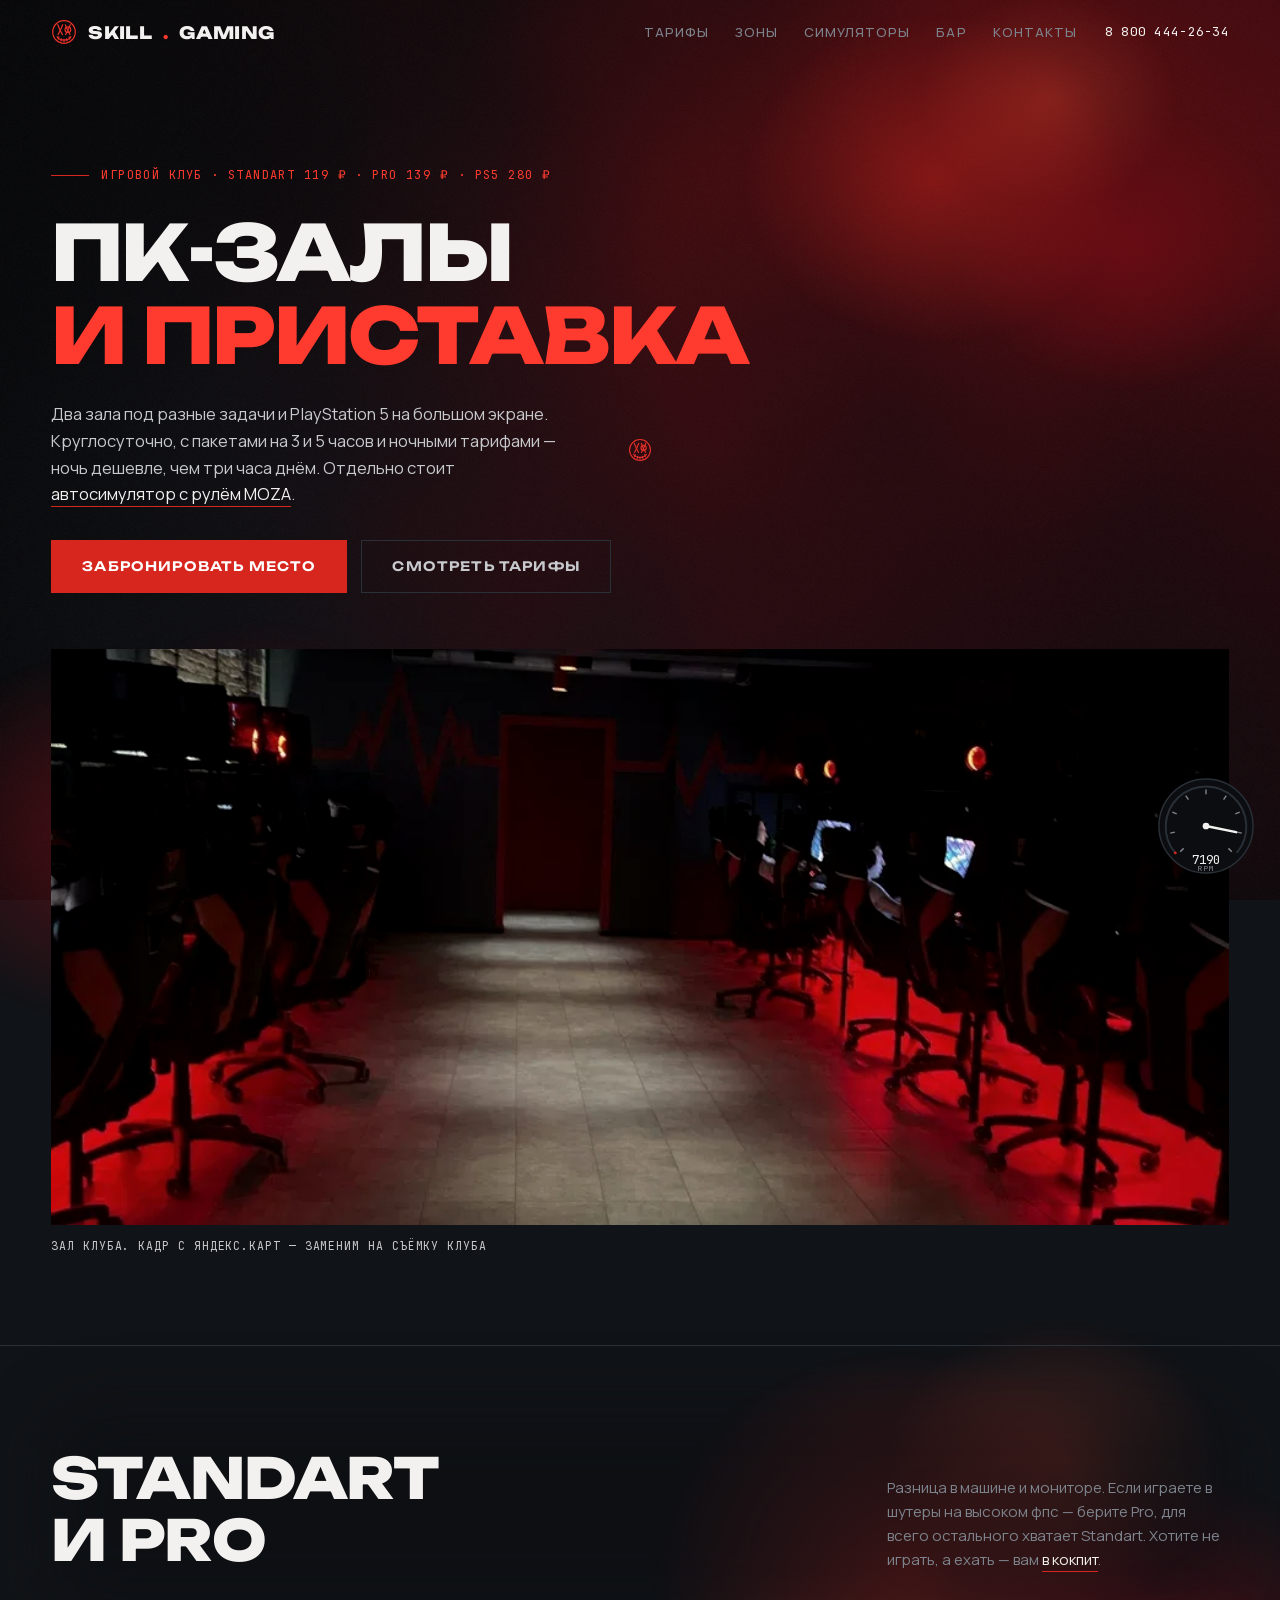
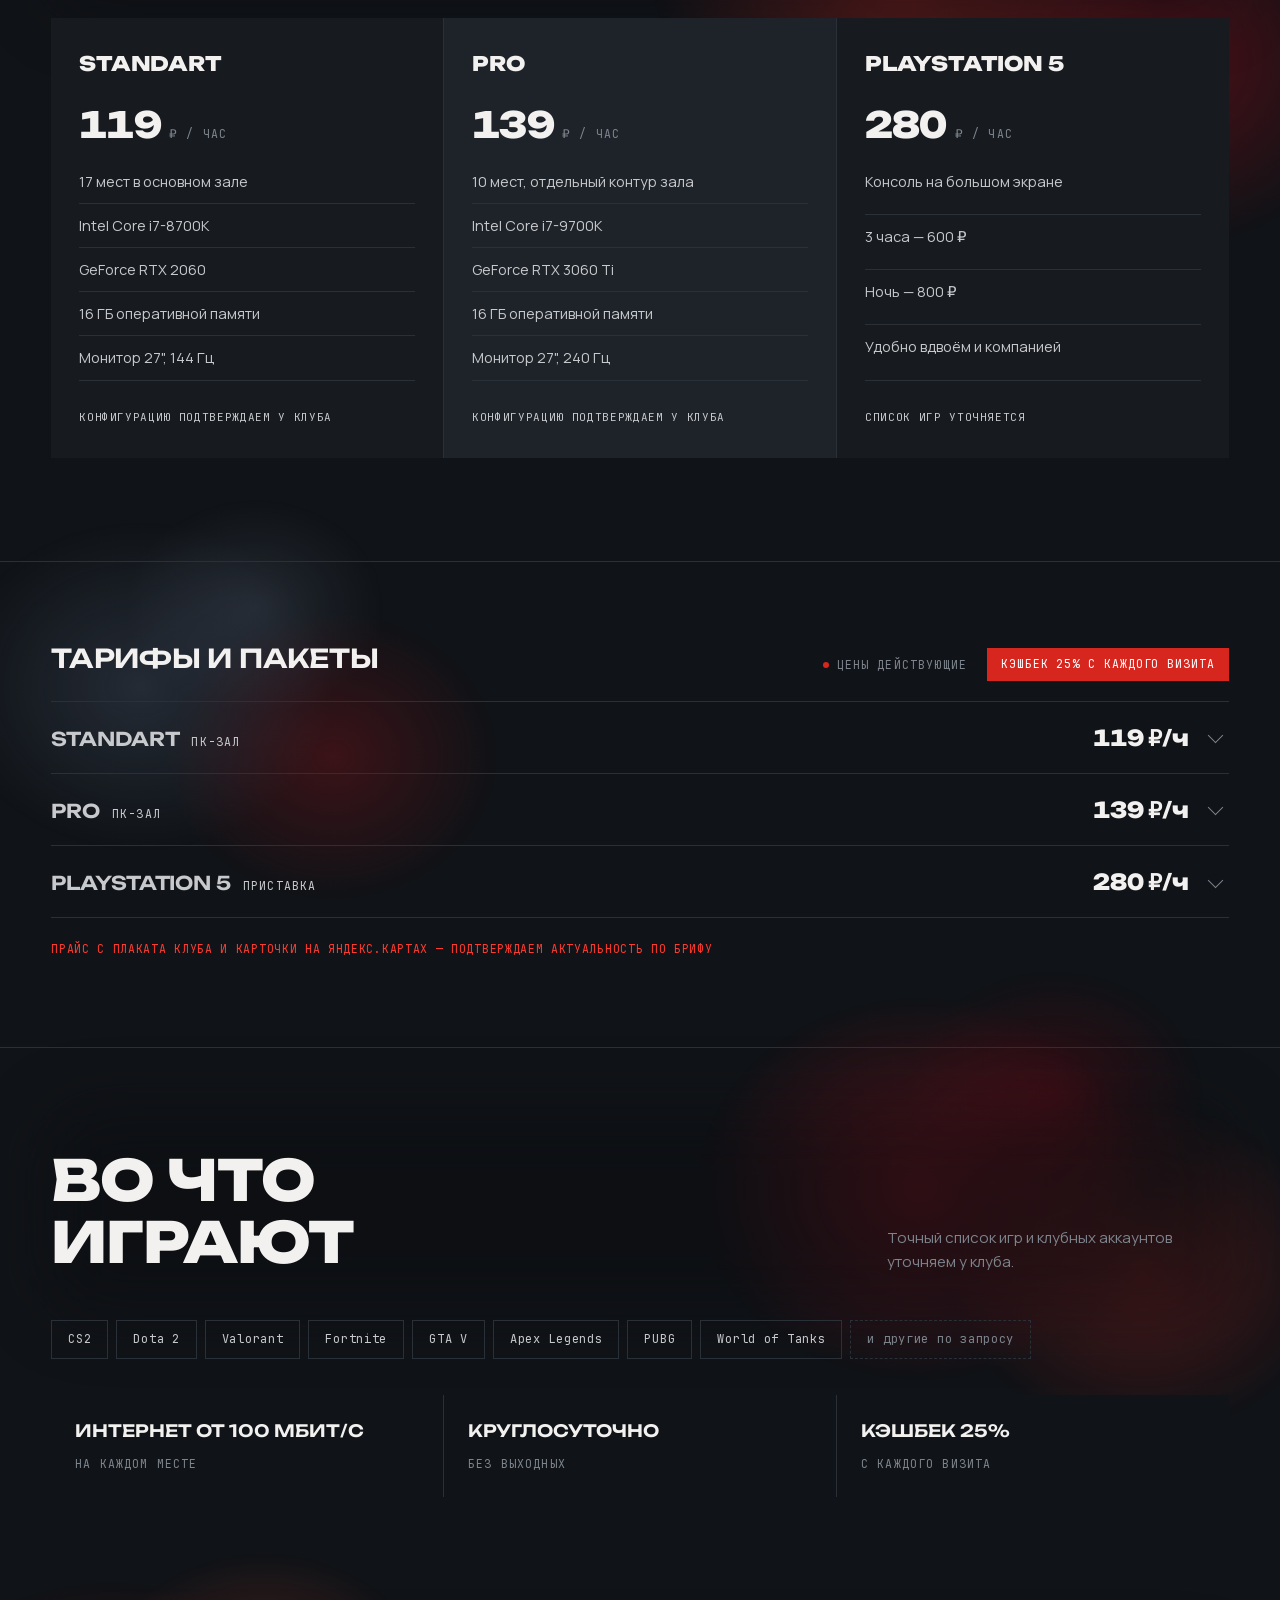
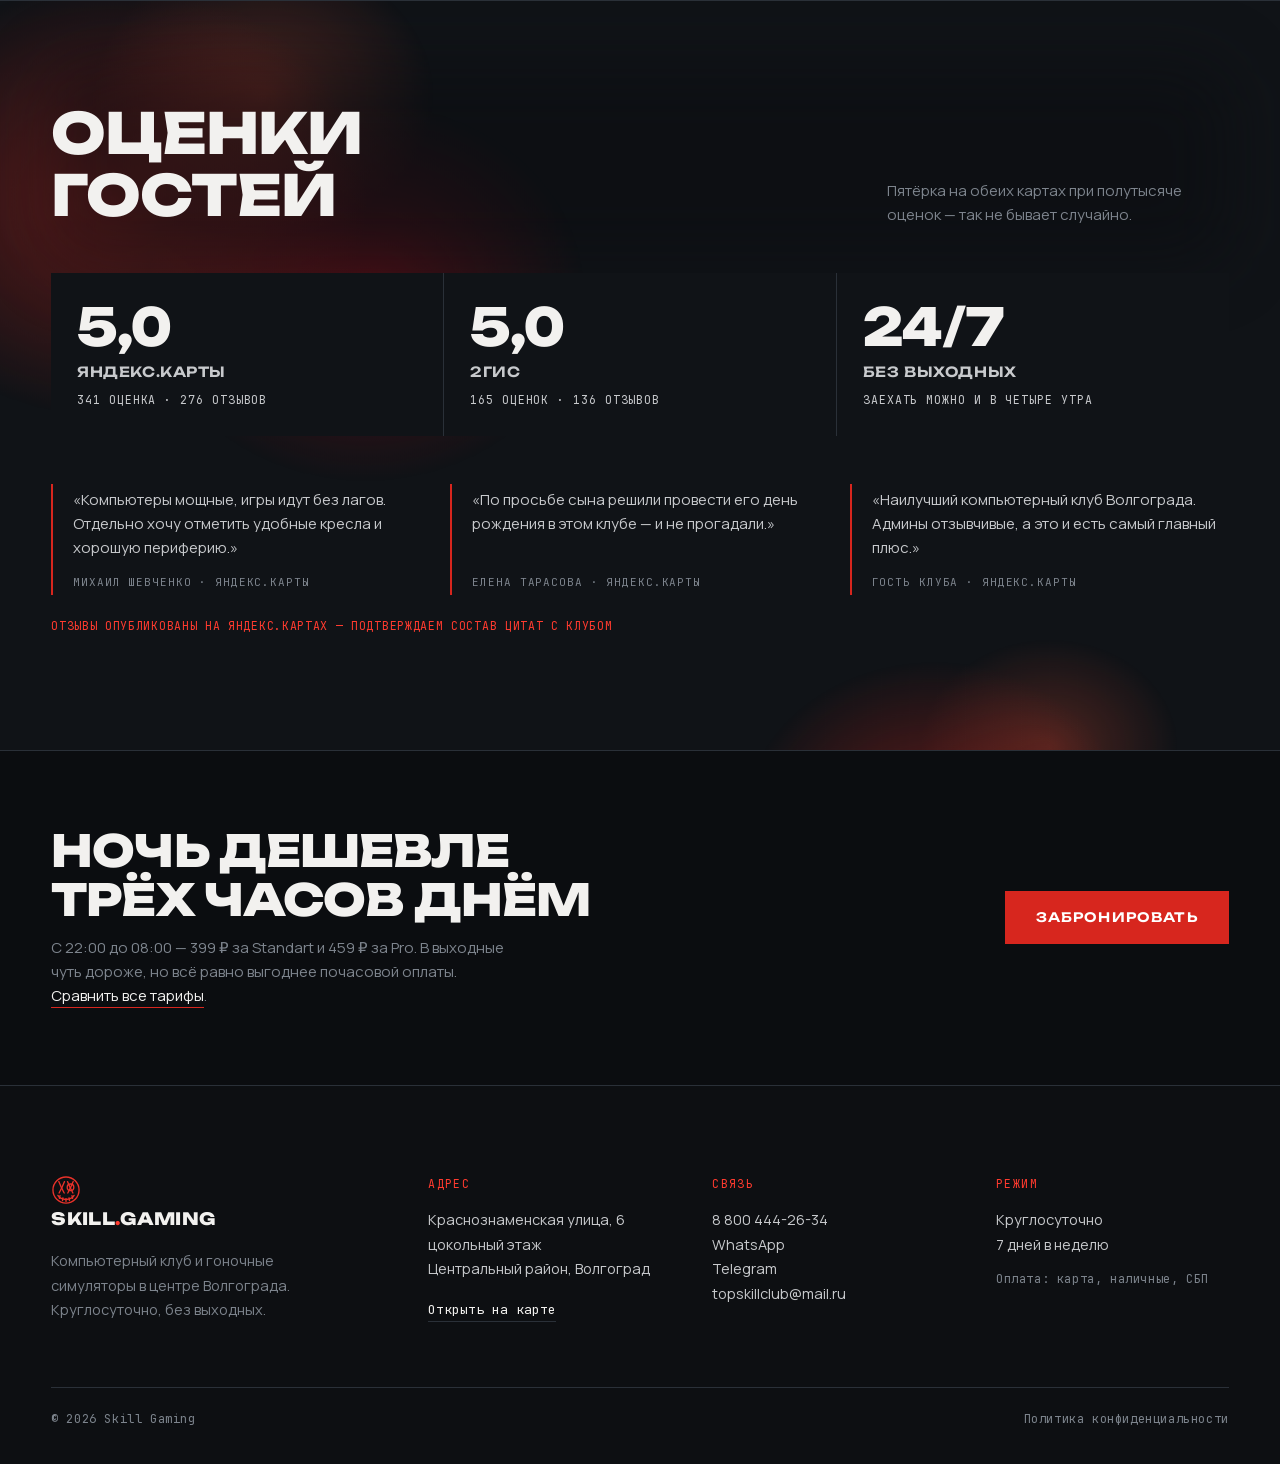
==== commit 743266b1: "Add files via upload" ====
--- a/pc.html
+++ b/pc.html
@@ -16,7 +16,7 @@
 <link rel="icon" type="image/png" sizes="64x64" href="img/favicon-64.png">
 <link rel="icon" type="image/png" sizes="32x32" href="img/favicon-32.png">
 <link rel="apple-touch-icon" href="img/apple-touch-icon.png">
-<link rel="stylesheet" href="css/site.css?v=28">
+<link rel="stylesheet" href="css/site.css?v=29">
 </head>
 <body>
 <div class="aurora" aria-hidden="true"><div class="au-p au-p3"><i class="au-f au-f3"></i></div><div class="au-p au-p2"><i class="au-f au-f2"></i></div><div class="au-p au-p1"><i class="au-f au-f1"></i></div><div class="au-p au-p4"><i class="au-shape"><i class="au-comet"></i></i></div></div>
@@ -262,6 +262,6 @@
       <a class="foot-small" href="privacy.html">Политика конфиденциальности</a>
     </div>
   </footer>
-<script src="js/site.js?v=28" defer></script>
+<script src="js/site.js?v=29" defer></script>
 </body>
 </html>
--- a/css/site.css
+++ b/css/site.css
@@ -2118,3 +2118,9 @@
 @media (min-width:701px){
   .hero-video .hero-vid{filter:saturate(.9) contrast(1.05) brightness(.9)}
 }
+
+/* телефон: вокруг уменьшенного видео — тёмный графит, а не живой фон (там были красные поля от градиента и форм);
+   низ по-прежнему растворяется маской .hero-bg */
+@media (max-width:700px){
+  .hero-video .hero-bg{background:var(--graphite-900)}
+}
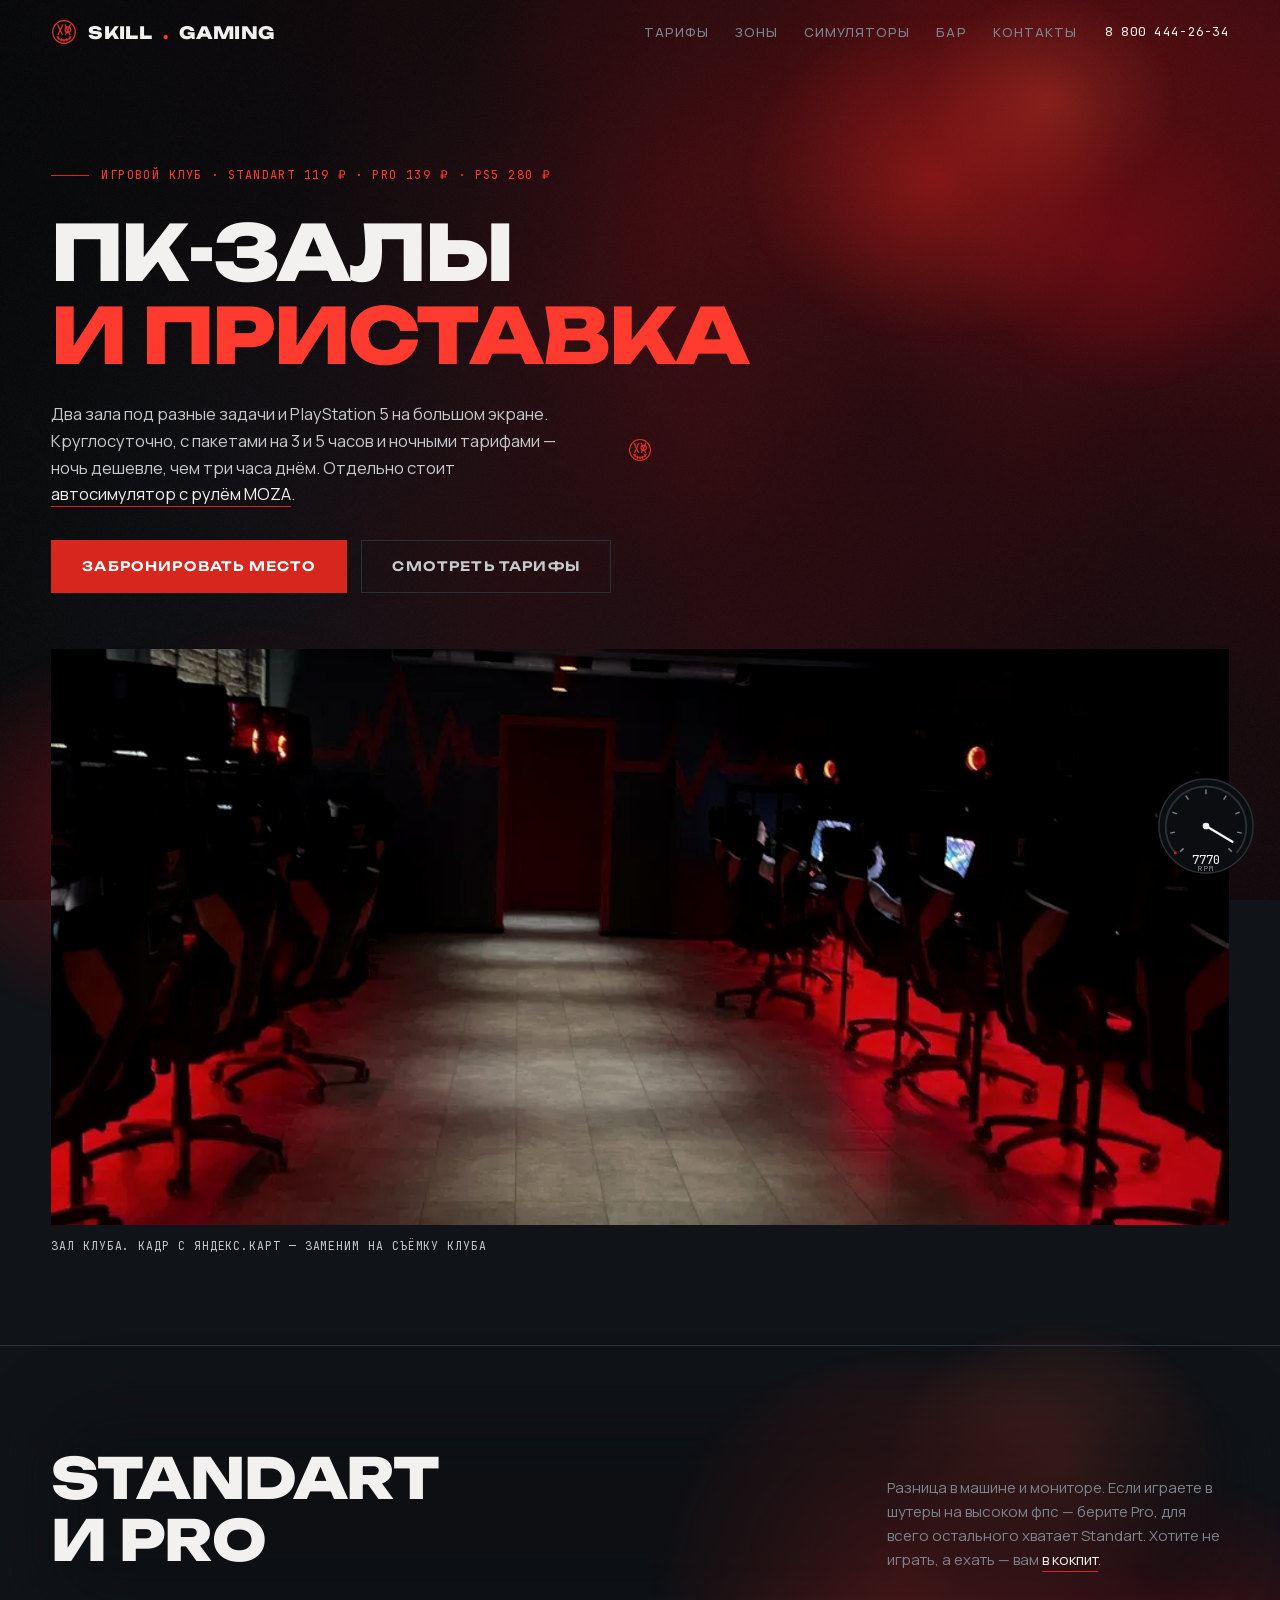
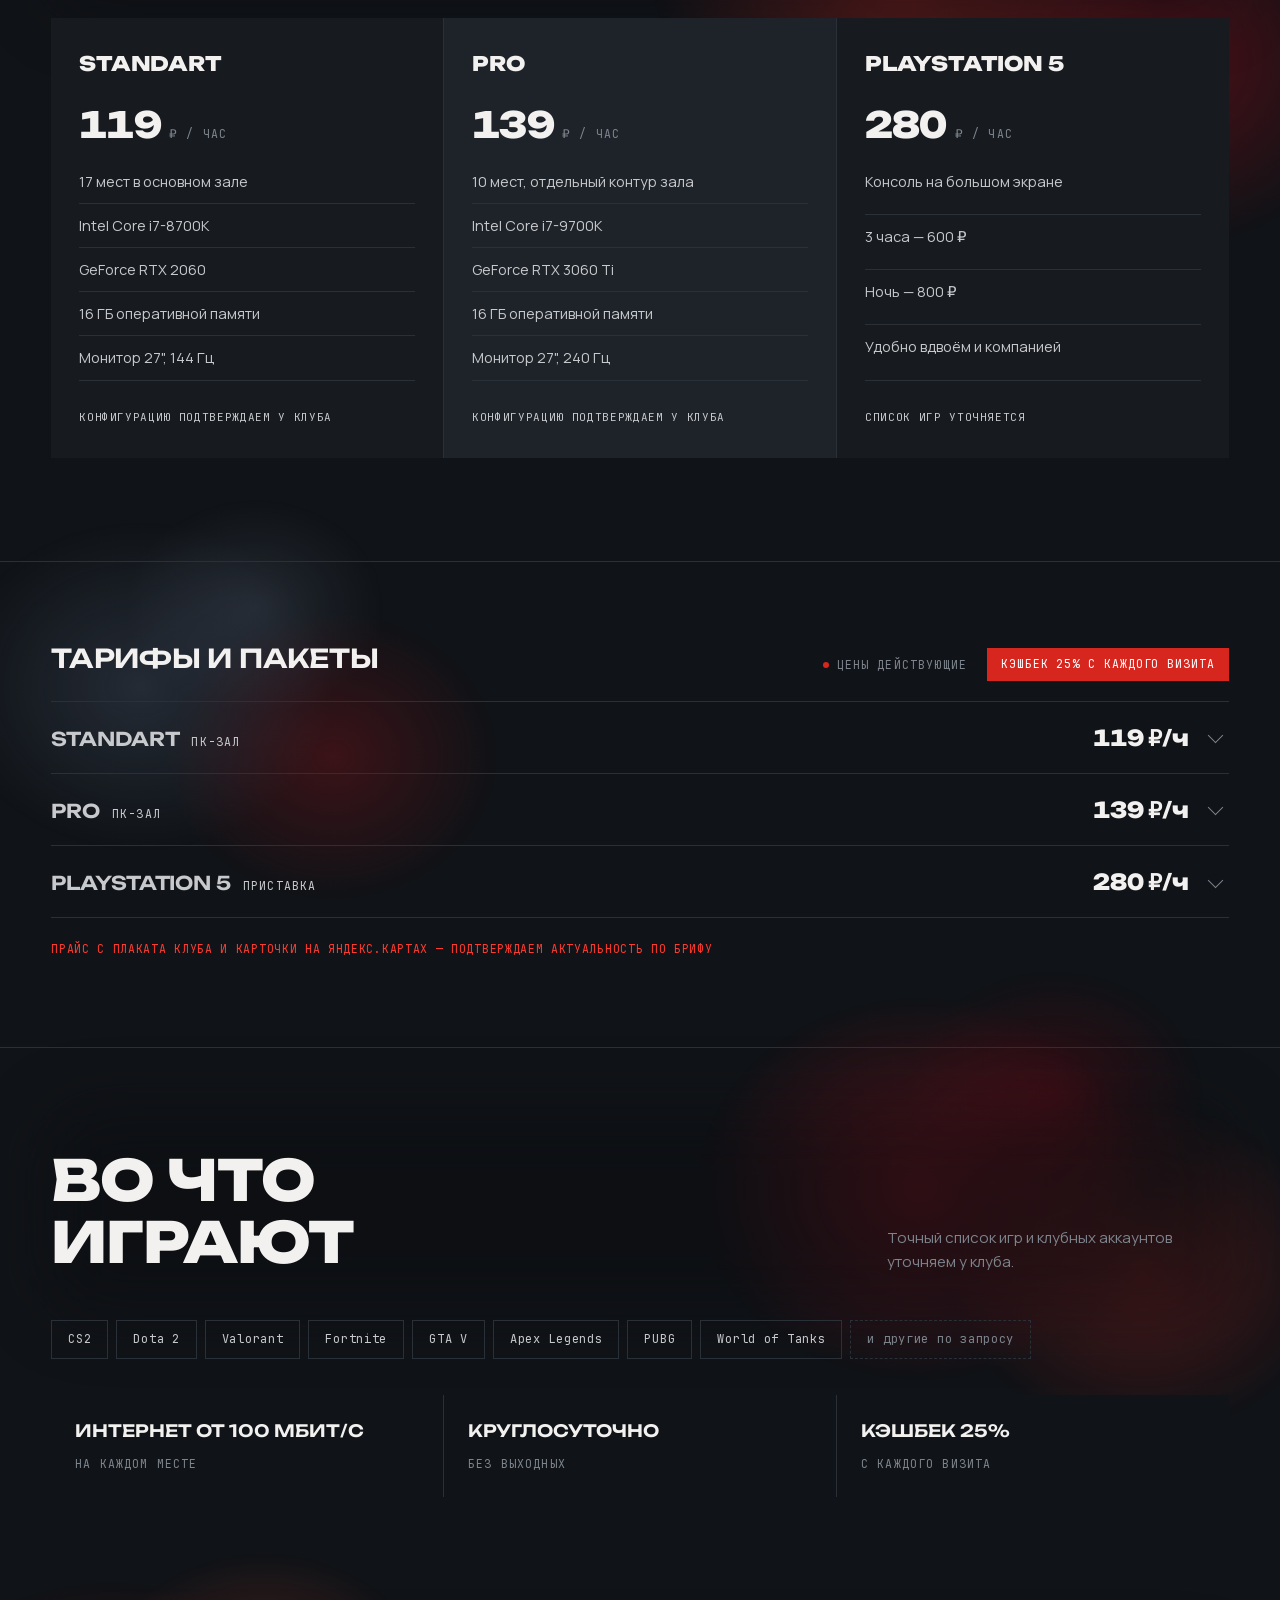
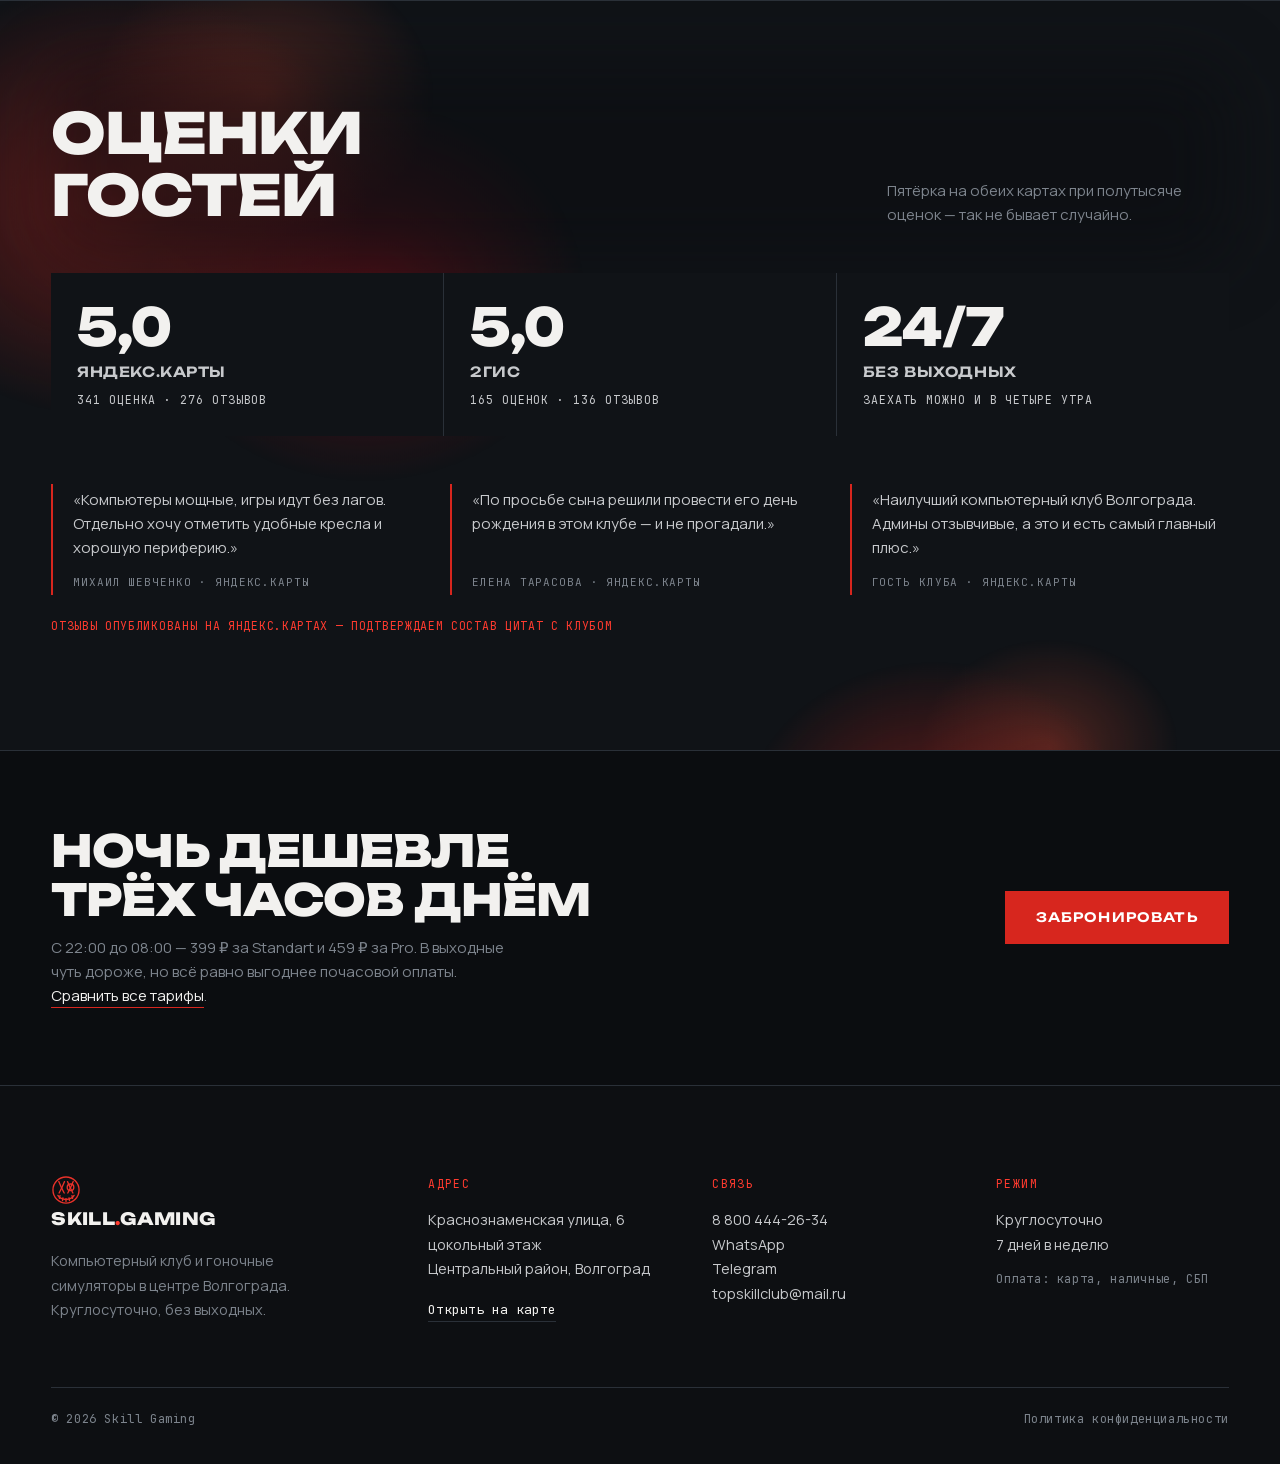
==== commit 6fe23c94: "Add files via upload" ====
--- a/pc.html
+++ b/pc.html
@@ -16,7 +16,7 @@
 <link rel="icon" type="image/png" sizes="64x64" href="img/favicon-64.png">
 <link rel="icon" type="image/png" sizes="32x32" href="img/favicon-32.png">
 <link rel="apple-touch-icon" href="img/apple-touch-icon.png">
-<link rel="stylesheet" href="css/site.css?v=29">
+<link rel="stylesheet" href="css/site.css?v=30">
 </head>
 <body>
 <div class="aurora" aria-hidden="true"><div class="au-p au-p3"><i class="au-f au-f3"></i></div><div class="au-p au-p2"><i class="au-f au-f2"></i></div><div class="au-p au-p1"><i class="au-f au-f1"></i></div><div class="au-p au-p4"><i class="au-shape"><i class="au-comet"></i></i></div></div>
@@ -262,6 +262,6 @@
       <a class="foot-small" href="privacy.html">Политика конфиденциальности</a>
     </div>
   </footer>
-<script src="js/site.js?v=29" defer></script>
+<script src="js/site.js?v=30" defer></script>
 </body>
 </html>
--- a/css/site.css
+++ b/css/site.css
@@ -1980,7 +1980,10 @@
 /* видео первого экрана: не растягивать на всю высоту блока (≈1,5 экрана) — кадр виден целиком по ширине,
    ниже маска уводит его в фон. Раньше было видно ~55 % ширины кадра, увеличение ×1,8 */
 @media (max-width:700px){
-  .hero-video .hero-bg{bottom:auto;height:calc(100vw * 16 / 9)}
+  /* видео на весь первый экран телефона; растворяется в фон только в самом низу экрана */
+  .hero-video .hero-bg{bottom:auto;height:100vh;height:100svh;
+    -webkit-mask-image:linear-gradient(to top, rgba(0,0,0,0) 0, rgba(0,0,0,.4) 50px, rgba(0,0,0,.8) 100px, #000 150px);
+            mask-image:linear-gradient(to top, rgba(0,0,0,0) 0, rgba(0,0,0,.4) 50px, rgba(0,0,0,.8) 100px, #000 150px)}
 }
 /* карта и карточка контактов: одна ширина и отступ между ними, а не карта во всю ширину + узкая карточка вплотную */
 @media (max-width:1000px){
@@ -2094,18 +2097,6 @@
 }
 @media (prefers-reduced-motion:reduce){.rxm *{transition:none!important}}
 
-/* видео на телефоне «отдалено»: кадр уменьшен до 80 % и края растворены в фоне —
-   сцена выглядит дальше и читается целиком (сам ролик снят крупным планом, шире кадра показать нечего) */
-@media (max-width:700px){
-  .hero-video .hero-vid{
-    transform:scale(.8);transform-origin:50% 42%;
-    -webkit-mask-image:linear-gradient(90deg,transparent 0,#000 13%,#000 87%,transparent 100%),linear-gradient(180deg,transparent 0,#000 11%,#000 100%);
-    -webkit-mask-composite:source-in;
-            mask-image:linear-gradient(90deg,transparent 0,#000 13%,#000 87%,transparent 100%),linear-gradient(180deg,transparent 0,#000 11%,#000 100%);
-            mask-composite:intersect;
-  }
-}
-
 /* телефон: затемнение видео легче (было .78 → .62 → .5 — сцену под текстом было не разглядеть),
    читаемость текста держит мягкая тень под буквами */
 @media (max-width:700px){
@@ -2118,9 +2109,3 @@
 @media (min-width:701px){
   .hero-video .hero-vid{filter:saturate(.9) contrast(1.05) brightness(.9)}
 }
-
-/* телефон: вокруг уменьшенного видео — тёмный графит, а не живой фон (там были красные поля от градиента и форм);
-   низ по-прежнему растворяется маской .hero-bg */
-@media (max-width:700px){
-  .hero-video .hero-bg{background:var(--graphite-900)}
-}
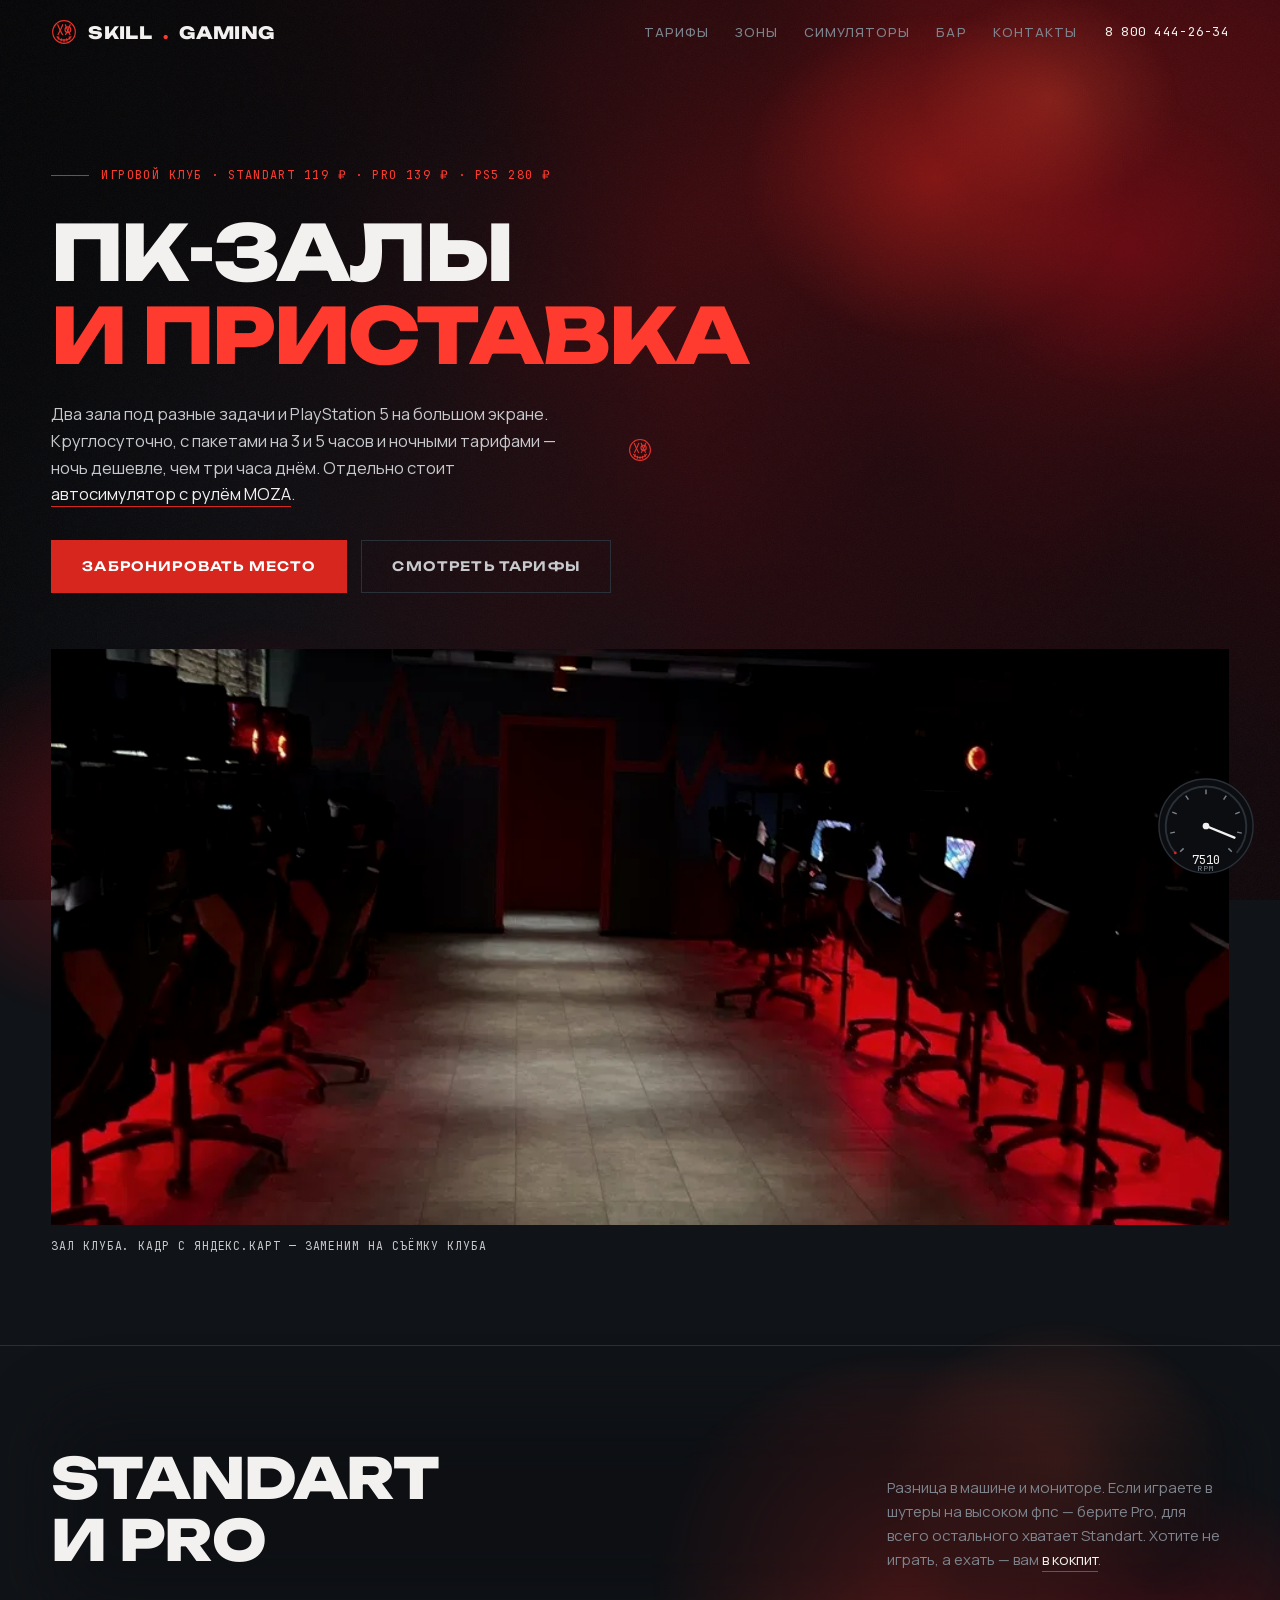
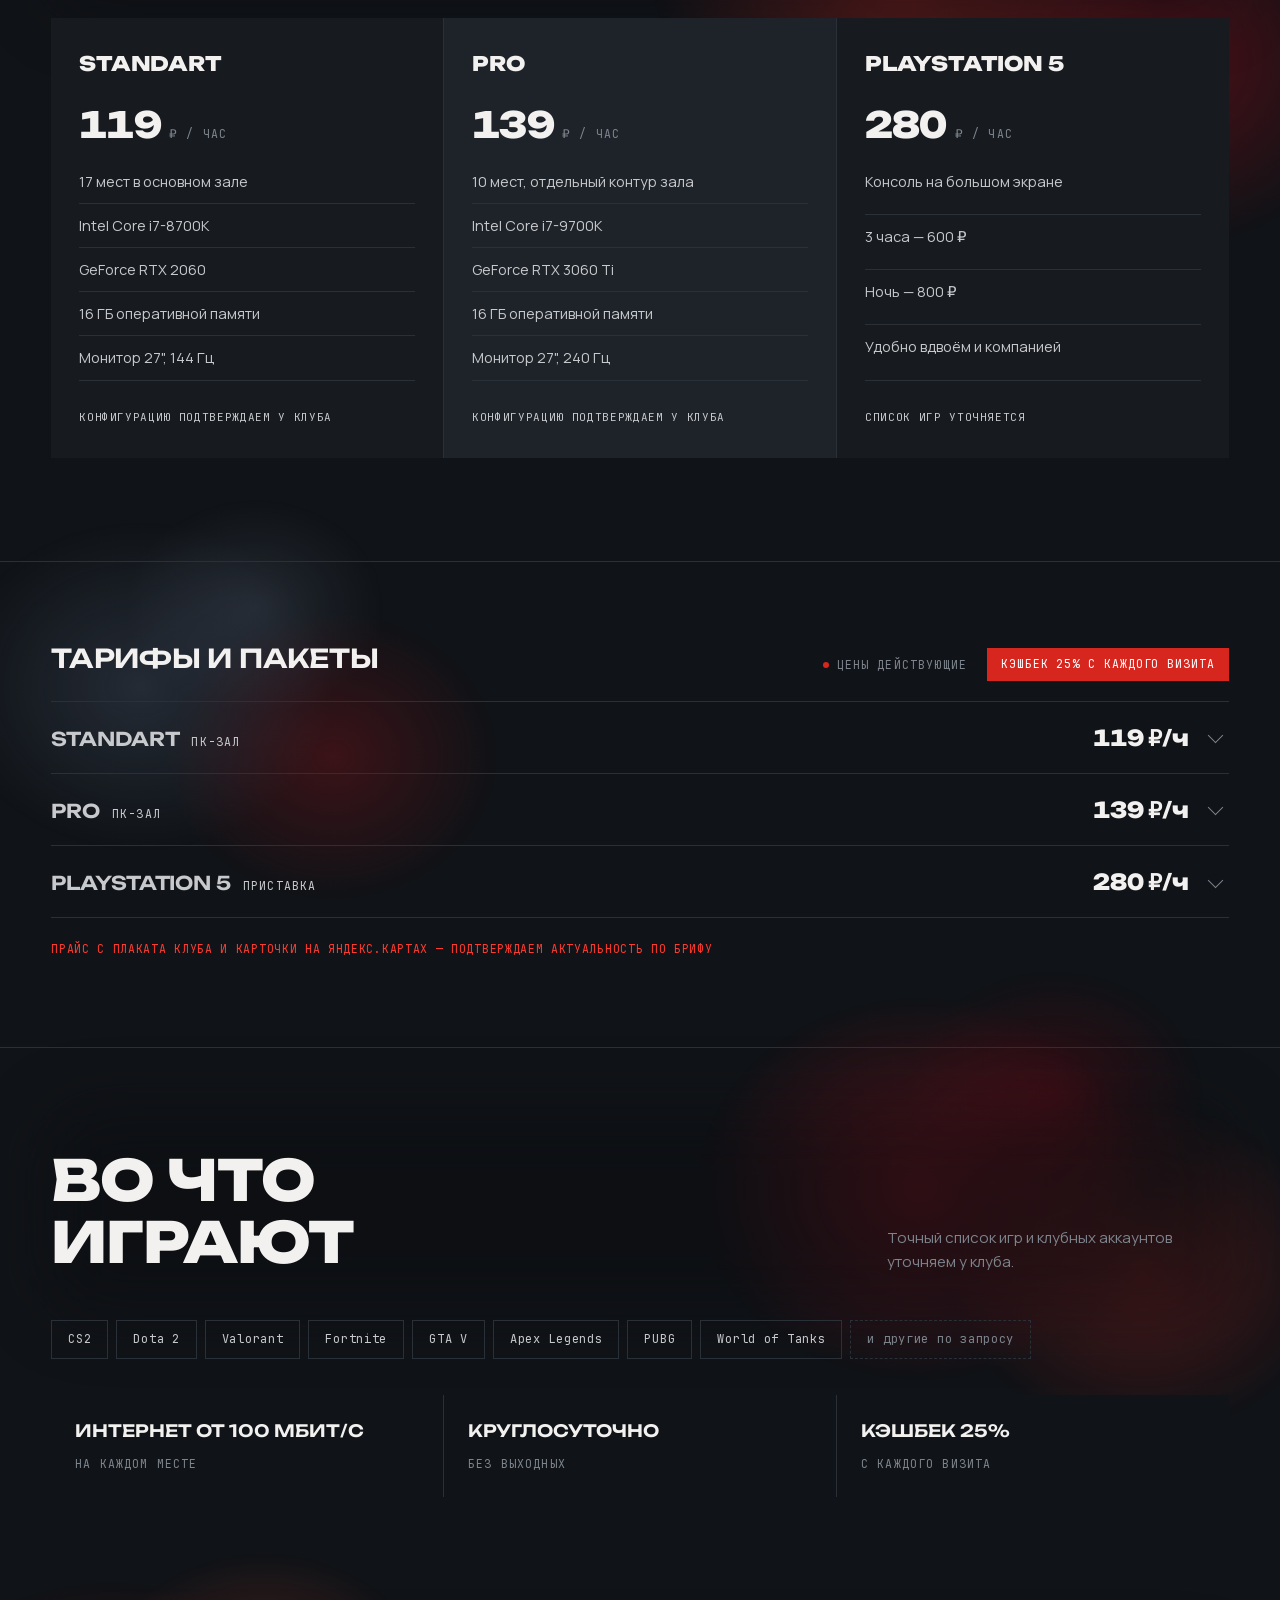
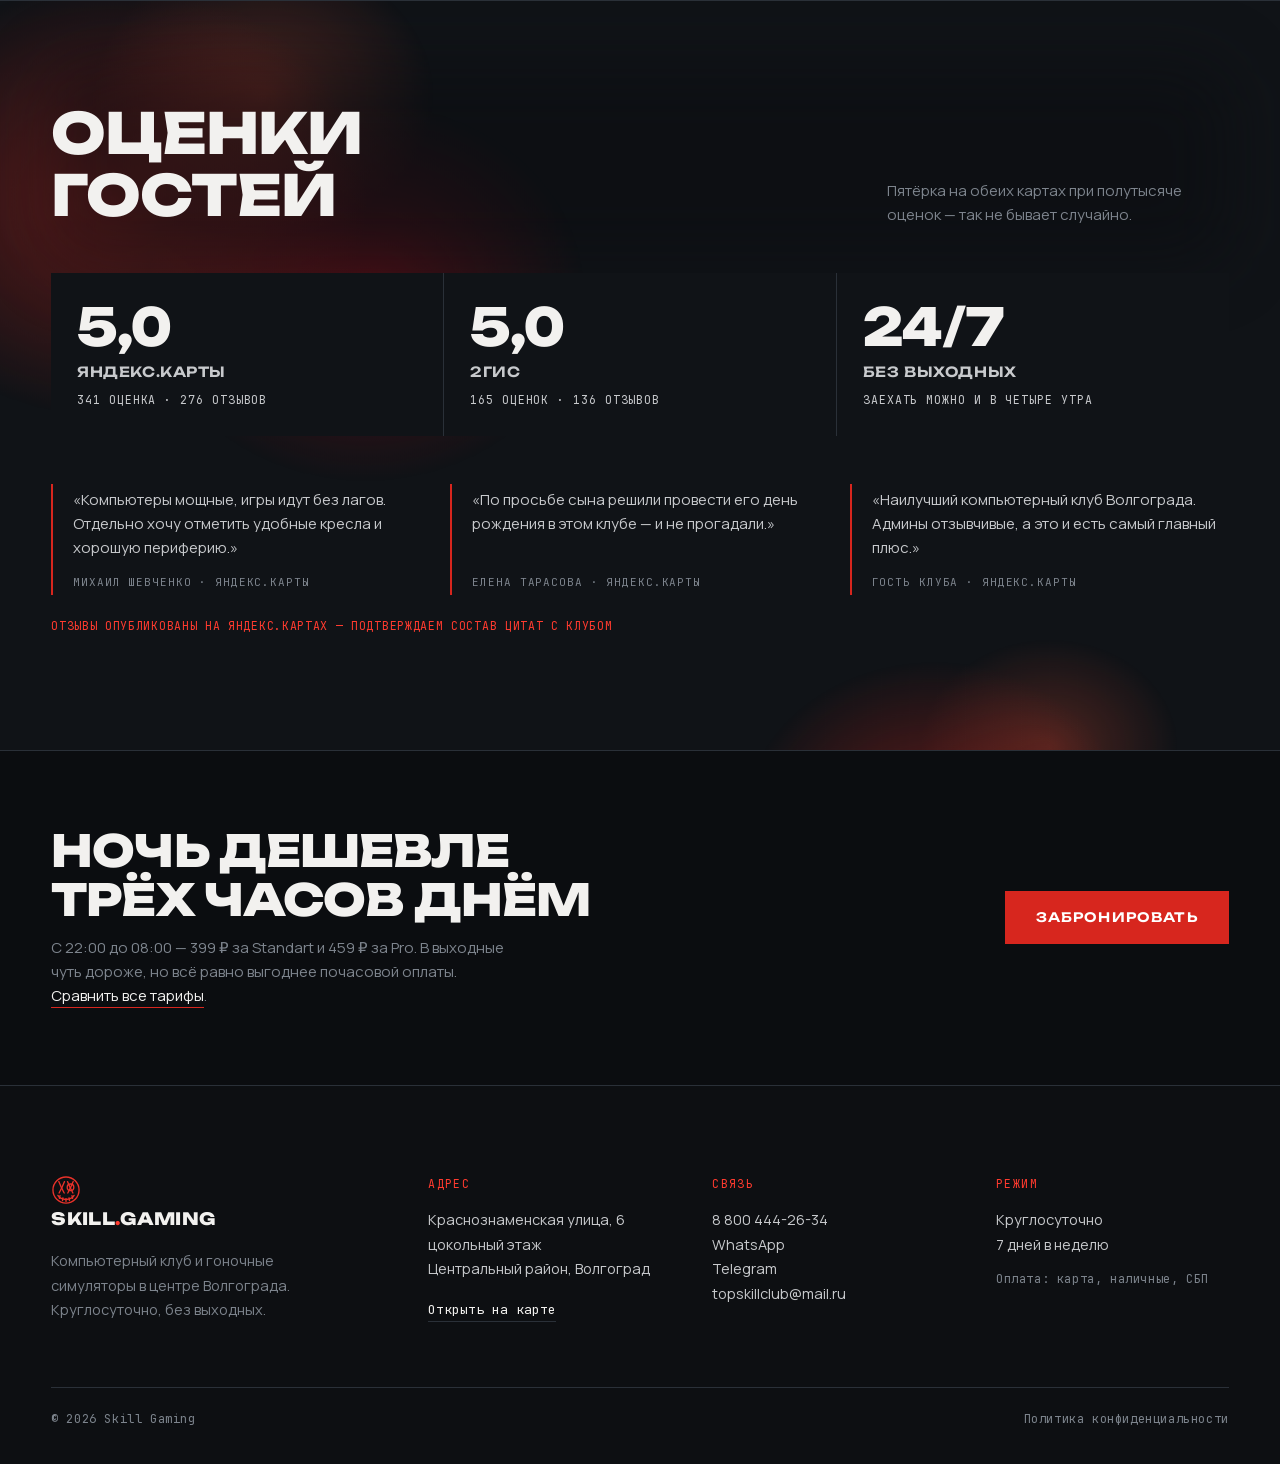
==== commit 463d69d7: "Add files via upload" ====
--- a/pc.html
+++ b/pc.html
@@ -16,7 +16,7 @@
 <link rel="icon" type="image/png" sizes="64x64" href="img/favicon-64.png">
 <link rel="icon" type="image/png" sizes="32x32" href="img/favicon-32.png">
 <link rel="apple-touch-icon" href="img/apple-touch-icon.png">
-<link rel="stylesheet" href="css/site.css?v=30">
+<link rel="stylesheet" href="css/site.css?v=34">
 </head>
 <body>
 <div class="aurora" aria-hidden="true"><div class="au-p au-p3"><i class="au-f au-f3"></i></div><div class="au-p au-p2"><i class="au-f au-f2"></i></div><div class="au-p au-p1"><i class="au-f au-f1"></i></div><div class="au-p au-p4"><i class="au-shape"><i class="au-comet"></i></i></div></div>
@@ -262,6 +262,6 @@
       <a class="foot-small" href="privacy.html">Политика конфиденциальности</a>
     </div>
   </footer>
-<script src="js/site.js?v=30" defer></script>
+<script src="js/site.js?v=34" defer></script>
 </body>
 </html>
--- a/css/site.css
+++ b/css/site.css
@@ -2109,3 +2109,77 @@
 @media (min-width:701px){
   .hero-video .hero-vid{filter:saturate(.9) contrast(1.05) brightness(.9)}
 }
+
+/* ============================================================
+   БЛОК «МОБИЛЬНОЕ ПРИЛОЖЕНИЕ» (LANGAME) — в секции брони, вместо заглушки «скоро»
+   Компьютер: слева текст и QR-коды, в центре телефон, справа возможности.
+   Телефон: текст → телефон → возможности → кнопки магазинов (QR с телефона не отсканировать).
+   ============================================================ */
+.bk-grid{grid-template-columns:repeat(2,1fr)}
+
+.app-blk{
+  display:grid;grid-template-columns:minmax(0,1fr) auto minmax(0,1fr);align-items:center;
+  gap:clamp(28px,4vw,64px);margin-top:clamp(56px,7vw,96px);
+  padding-top:clamp(40px,5vw,64px);border-top:1px solid var(--concrete-500);
+}
+.app-h{
+  margin:0;font-family:var(--font-display);font-weight:800;text-transform:uppercase;
+  font-size:clamp(28px,3.4vw,48px);line-height:1.08;letter-spacing:-.02em;
+}
+.app-lead{margin:18px 0 0;color:var(--concrete-100);font-size:15.5px;line-height:1.6;max-width:36ch}
+
+.app-qr{display:grid;grid-template-columns:repeat(3,minmax(0,1fr));gap:14px;margin-top:28px;max-width:470px}
+.app-qr a{display:grid;gap:12px;justify-items:center;text-decoration:none;color:var(--white)}
+.app-qr img{width:100%;max-width:148px;height:auto;aspect-ratio:1;display:block;border-radius:10px;background:#F2F1EF;transition:transform .35s var(--ease-out)}
+.app-qr a:hover img{transform:translateY(-3px)}
+.app-qr span{display:flex;align-items:center;gap:7px;font-family:var(--font-mono);font-size:12px;letter-spacing:.04em;white-space:nowrap}
+.app-qr svg{width:17px;height:17px;fill:currentColor}
+
+.app-stores{display:none}
+.app-club{
+  display:inline-flex;align-items:center;gap:10px;margin-top:26px;
+  font-family:var(--font-mono);font-size:12.5px;letter-spacing:.08em;text-transform:uppercase;
+  color:var(--white);text-decoration:none;border-bottom:1px solid var(--red);padding-bottom:4px;transition:color .25s;
+}
+.app-club:hover{color:var(--red-hot)}
+
+/* ---------- телефон со скриншотом приложения ---------- */
+.app-phone{
+  width:292px;aspect-ratio:9/18.72;border-radius:44px;padding:11px;position:relative;
+  background:linear-gradient(160deg,#2a3038,#0b0d10 42%,#1e232a);
+  box-shadow:0 0 0 1px rgba(255,255,255,.07) inset,0 0 0 2px rgba(215,38,30,.55),0 40px 90px rgba(0,0,0,.55),0 0 80px rgba(215,38,30,.18);
+}
+.ap-screen{position:relative;height:100%;border-radius:34px;overflow:hidden;background:#171717}
+.ap-screen img{display:block;width:100%;height:100%;object-fit:cover;object-position:50% 0}
+.ap-island{position:absolute;left:50%;top:9px;width:86px;height:24px;margin-left:-43px;border-radius:14px;background:#000}
+/* ---------- возможности ---------- */
+.app-feat{list-style:none;margin:0;padding:0;align-self:center}
+.app-feat li{
+  display:flex;align-items:center;justify-content:space-between;gap:18px;
+  padding:17px 0;border-bottom:1px solid var(--concrete-500);font-size:15px;color:var(--concrete-100);
+}
+.app-feat li:first-child{border-top:1px solid var(--concrete-500)}
+.app-feat svg{flex:none;width:22px;height:22px;fill:none;stroke:var(--red-hot);stroke-width:1.6;stroke-linecap:round;stroke-linejoin:round}
+
+/* планшет: телефон уходит вниз, текст и возможности — в две колонки */
+@media (max-width:1100px){
+  .app-blk{grid-template-columns:1fr 1fr}
+  .app-phone{grid-column:1/-1;grid-row:2;justify-self:center}
+}
+/* телефон: всё в колонку, вместо QR — кнопки магазинов */
+@media (max-width:700px){
+  .bk-grid{grid-template-columns:1fr}
+  .app-blk{grid-template-columns:1fr;gap:30px}
+  .app-phone{grid-row:auto;width:min(292px,86vw)}
+  .app-qr{display:none}
+  .app-stores{display:grid;grid-template-columns:1fr 1fr;gap:8px;margin-top:22px}
+  .app-store{
+    display:flex;align-items:center;justify-content:center;min-height:50px;
+    border:1px solid var(--concrete-500);background:rgba(11,13,16,.7);color:var(--white);text-decoration:none;
+    font-family:var(--font-mono);font-size:13px;letter-spacing:.05em;
+  }
+  .app-store:last-child{grid-column:1/-1}
+  .app-store:active{border-color:var(--red);background:rgba(215,38,30,.14)}
+  .app-feat li{font-size:14.5px;padding:15px 0}
+}
+@media (prefers-reduced-motion:reduce){.app-qr img{transition:none}}
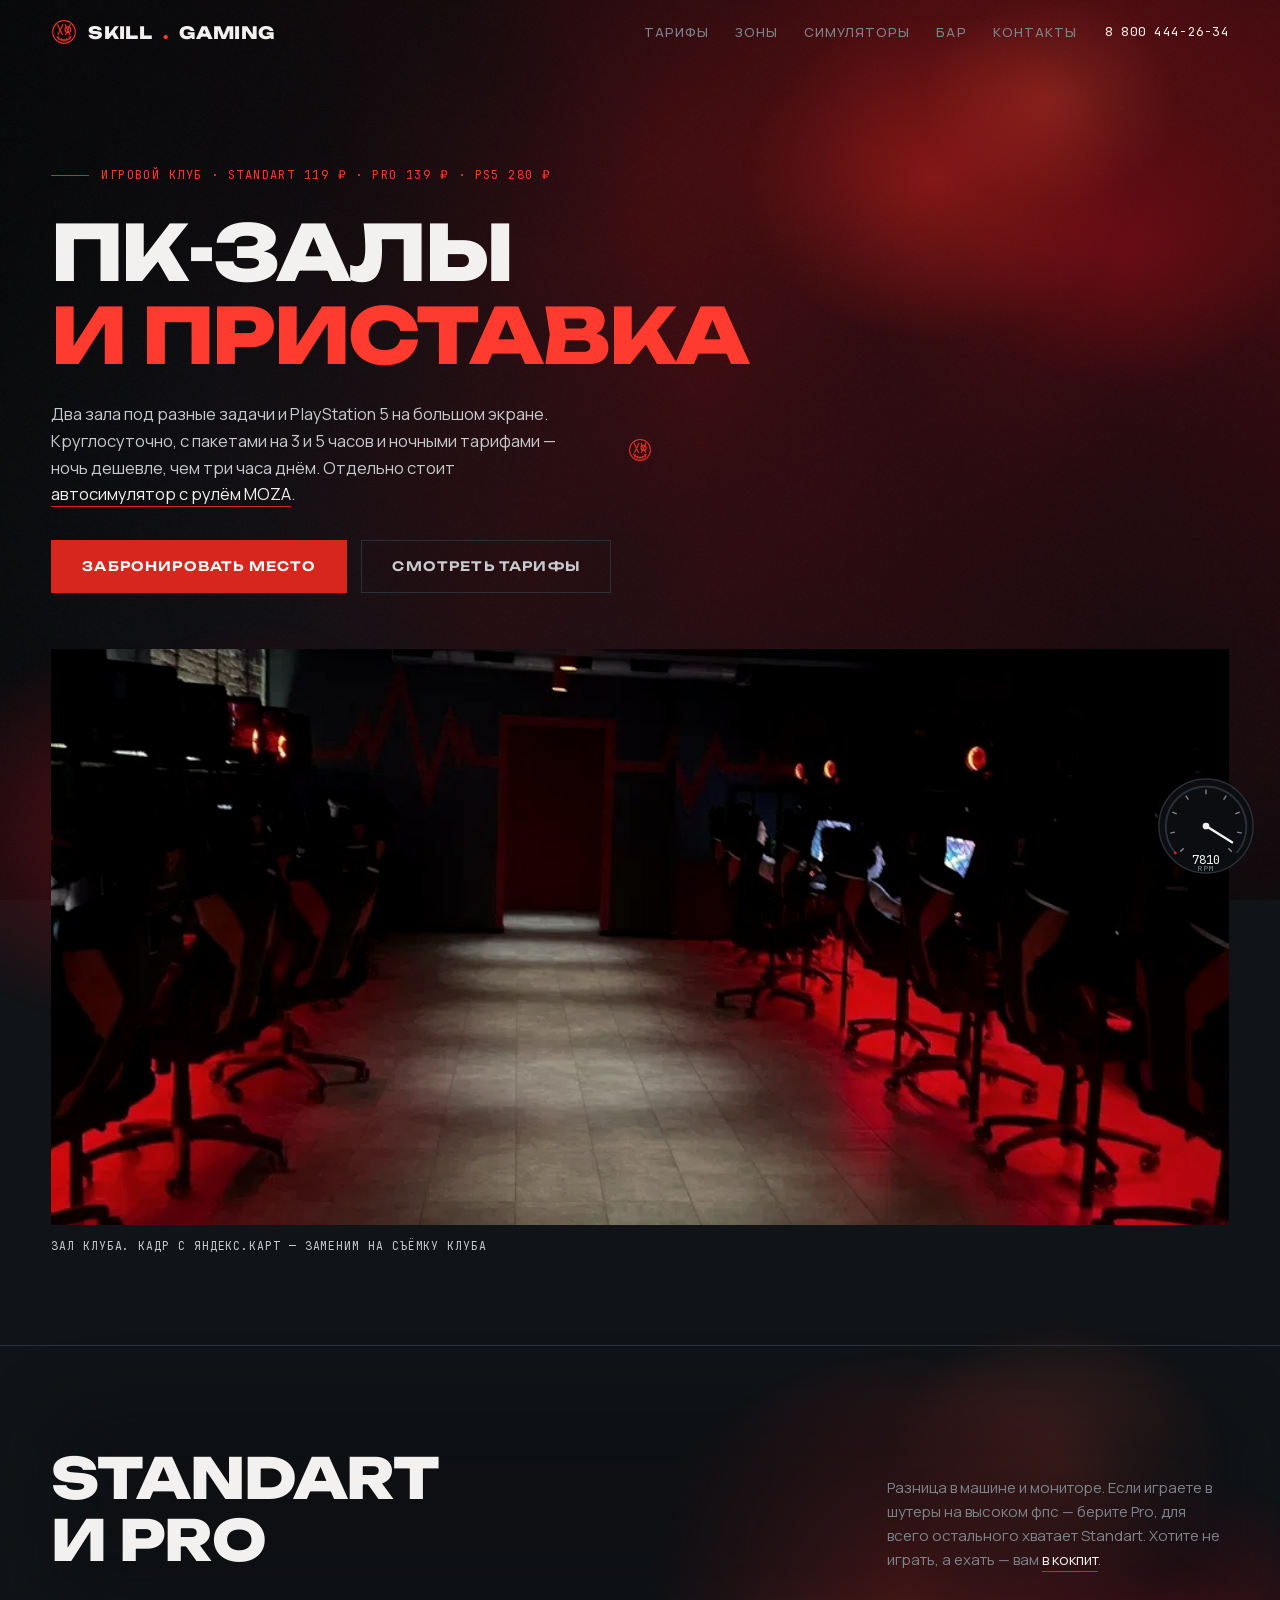
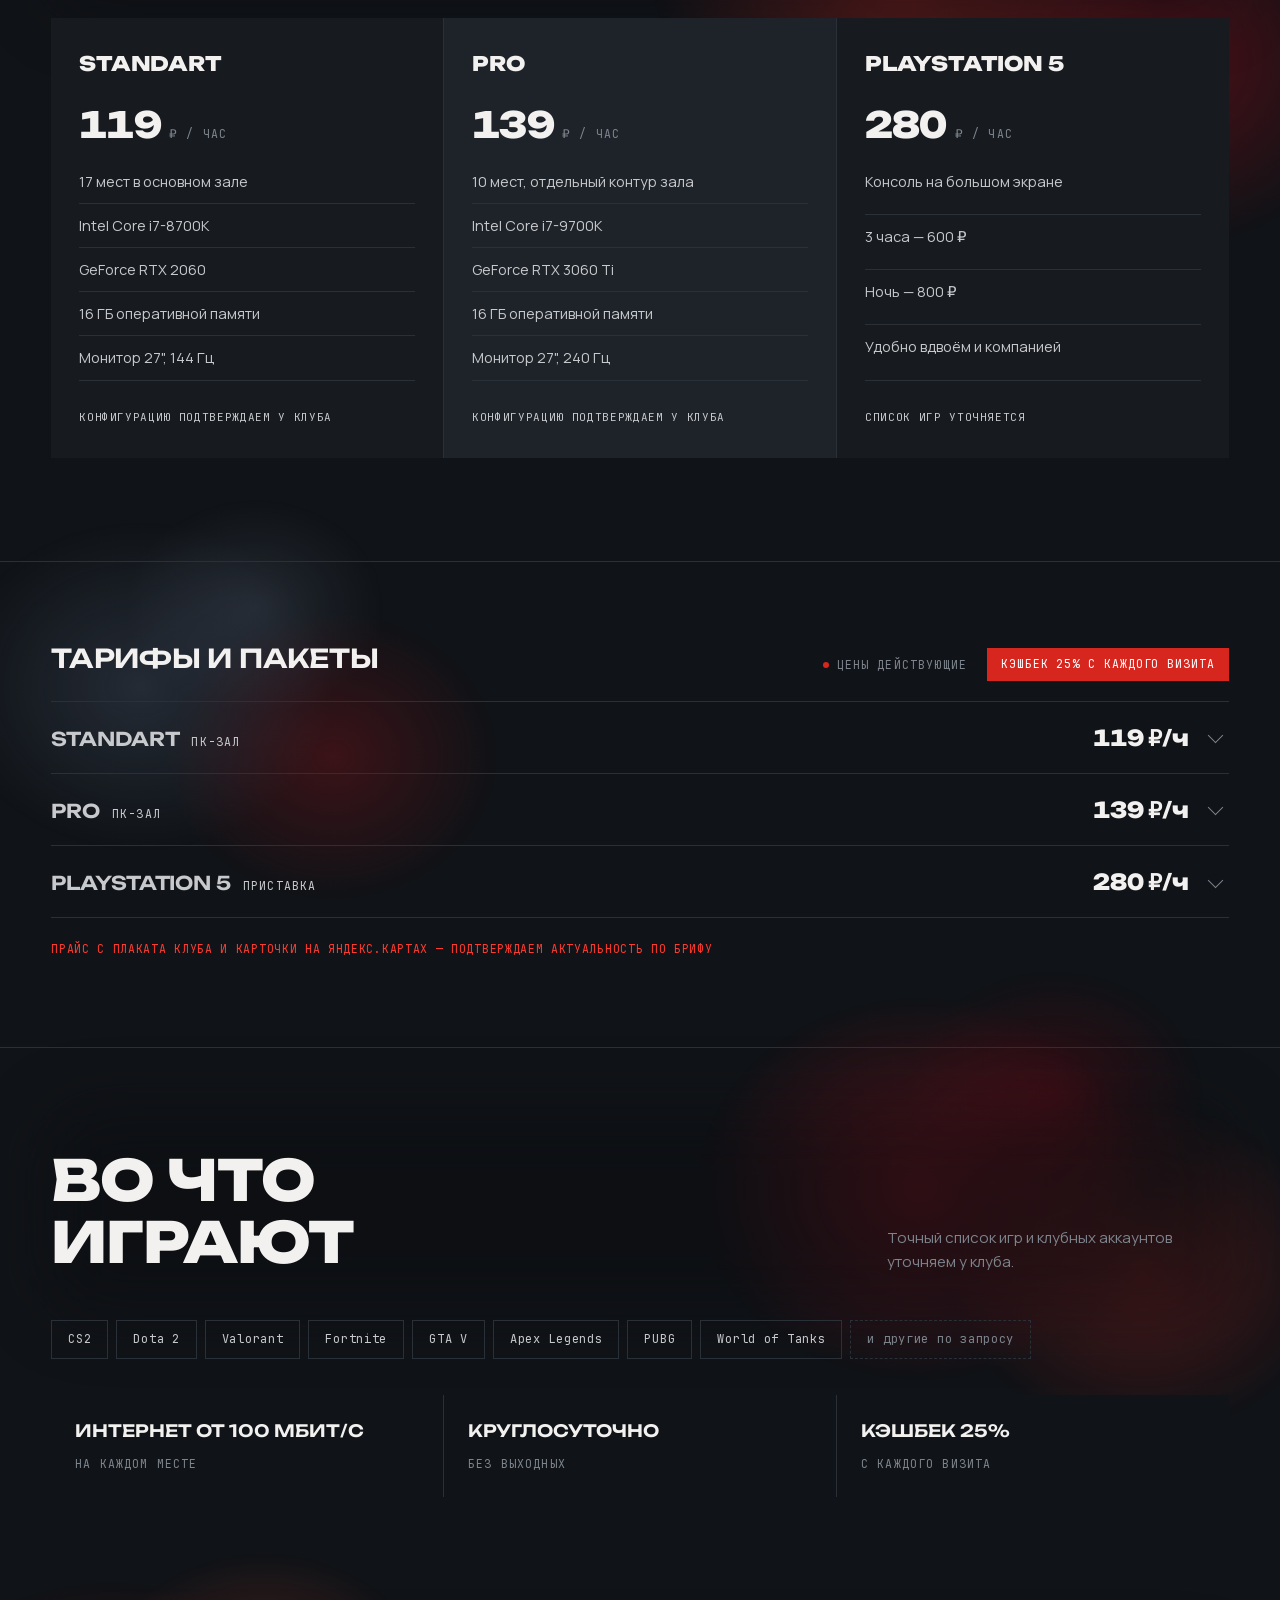
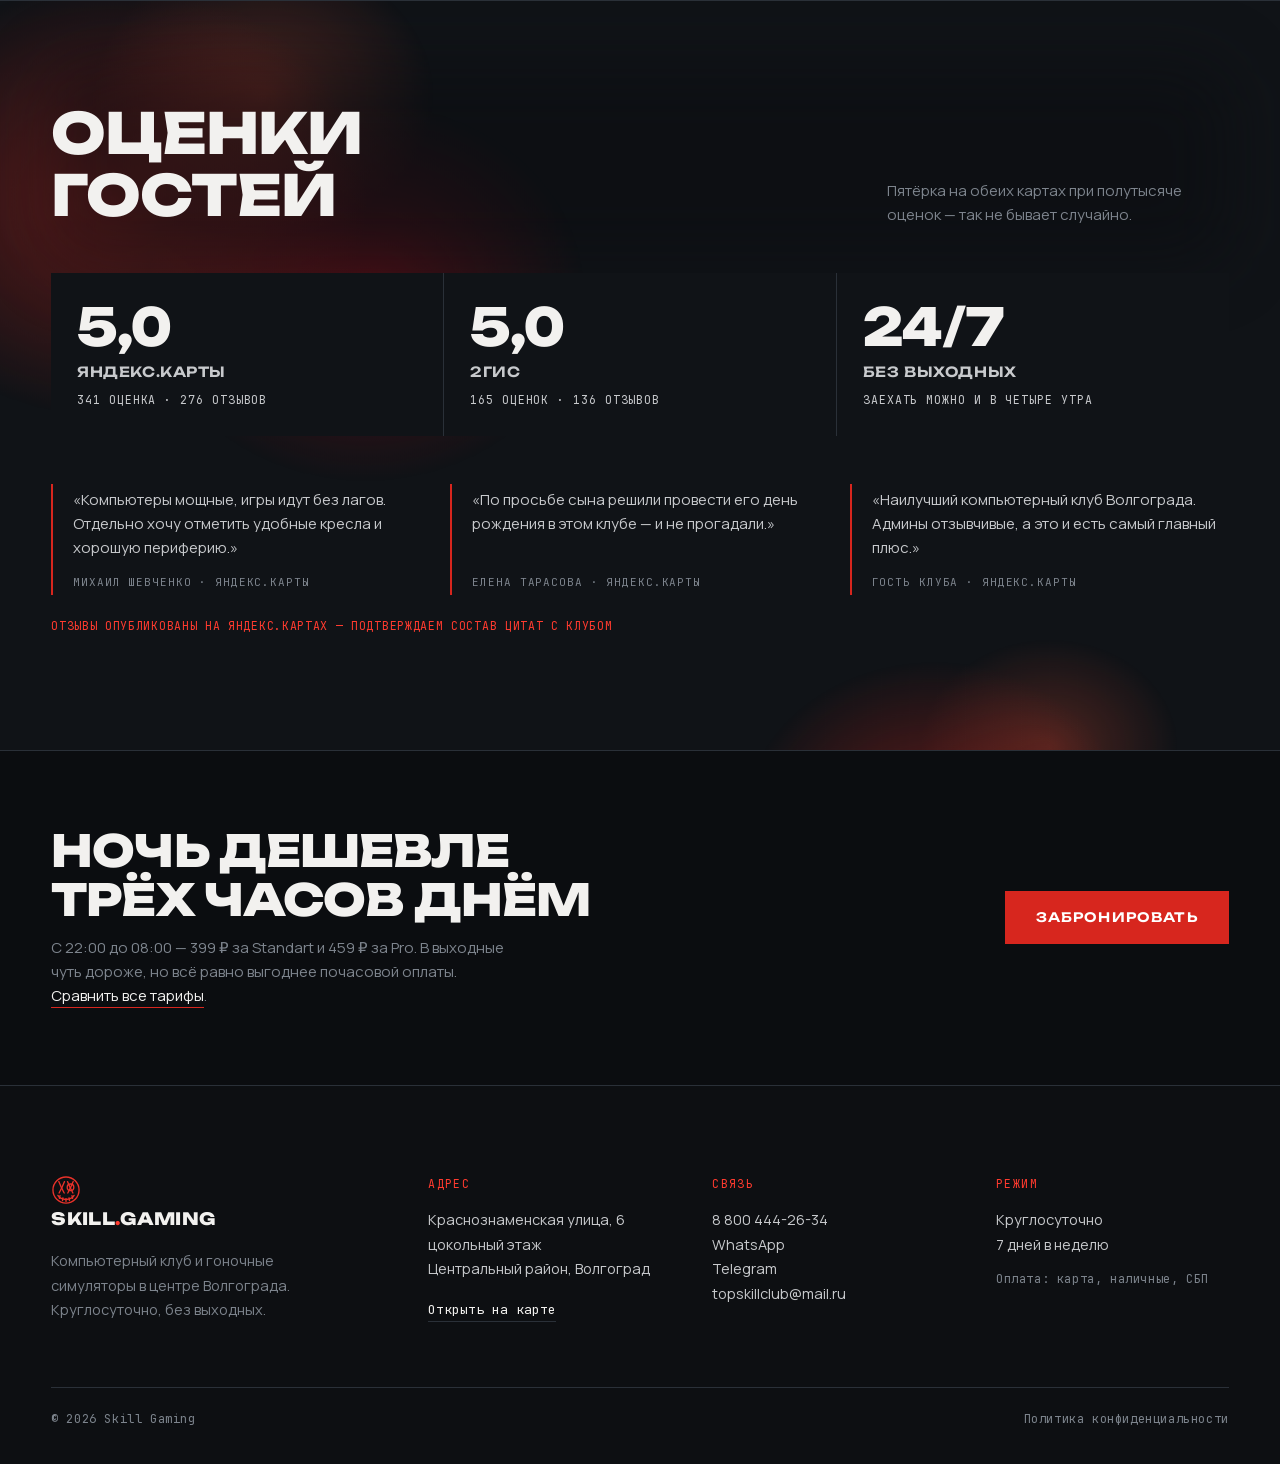
==== commit 9ecea6df: "Add files via upload" ====
--- a/pc.html
+++ b/pc.html
@@ -16,7 +16,7 @@
 <link rel="icon" type="image/png" sizes="64x64" href="img/favicon-64.png">
 <link rel="icon" type="image/png" sizes="32x32" href="img/favicon-32.png">
 <link rel="apple-touch-icon" href="img/apple-touch-icon.png">
-<link rel="stylesheet" href="css/site.css?v=34">
+<link rel="stylesheet" href="css/site.css?v=35">
 </head>
 <body>
 <div class="aurora" aria-hidden="true"><div class="au-p au-p3"><i class="au-f au-f3"></i></div><div class="au-p au-p2"><i class="au-f au-f2"></i></div><div class="au-p au-p1"><i class="au-f au-f1"></i></div><div class="au-p au-p4"><i class="au-shape"><i class="au-comet"></i></i></div></div>
@@ -262,6 +262,6 @@
       <a class="foot-small" href="privacy.html">Политика конфиденциальности</a>
     </div>
   </footer>
-<script src="js/site.js?v=34" defer></script>
+<script src="js/site.js?v=35" defer></script>
 </body>
 </html>
--- a/css/site.css
+++ b/css/site.css
@@ -2040,13 +2040,12 @@
 
 /* зал */
 .rxm-halls{margin-top:34px}
-.rxm-hall{position:relative;display:grid;grid-template-columns:var(--gut) minmax(0,1fr);padding:20px 0 26px;border-top:1px solid var(--concrete-500);scroll-margin-top:84px}
+.rxm-hall{position:relative;border-top:1px solid var(--concrete-500);scroll-margin-top:84px}
 .rxm-hall::before{content:"";position:absolute;left:0;top:-1px;width:22px;height:1px;background:var(--red-hot);transition:width .6s var(--ease-out)}
 .rxm-hall.flash::before{width:100%}
 .rxm-no{grid-column:1;grid-row:1;padding-top:5px;font-family:var(--font-mono);font-size:11px;letter-spacing:.06em;color:var(--red-hot);font-variant-numeric:tabular-nums}
-.rxm-hall>*:not(.rxm-no){grid-column:2}
 .rxm-hh{display:flex;align-items:baseline;justify-content:space-between;gap:10px;flex-wrap:wrap}
-.rxm-hh h3{margin:0;font-family:var(--font-display);font-weight:600;text-transform:uppercase;font-size:clamp(17px,5vw,20px);line-height:1.15;letter-spacing:-.01em}
+.rxm-name{font-family:var(--font-display);font-weight:600;text-transform:uppercase;font-size:clamp(17px,5vw,20px);line-height:1.15;letter-spacing:-.01em}
 .rxm-from{margin:0 0 0 auto;font-family:var(--font-mono);font-weight:500;font-size:20px;line-height:1;font-variant-numeric:tabular-nums;white-space:nowrap}
 .rxm-from small{font-weight:400;font-size:10.5px;letter-spacing:.12em;text-transform:uppercase;color:var(--concrete-300);margin-right:6px}
 .rxm-sub{margin:7px 0 0;font-family:var(--font-mono);font-size:10.5px;letter-spacing:.14em;text-transform:uppercase;color:var(--concrete-300)}
@@ -2183,3 +2182,26 @@
   .app-feat li{font-size:14.5px;padding:15px 0}
 }
 @media (prefers-reduced-motion:reduce){.app-qr img{transition:none}}
+
+/* цены на телефоне: зал — полоска (номер, название, «от», тип зала); по нажатию раскрываются тарифы и железо */
+.rxm-h{margin:0;font:inherit}
+.rxm-head{
+  display:grid;grid-template-columns:var(--gut) minmax(0,1fr) 26px;align-items:baseline;row-gap:0;
+  width:100%;min-height:64px;margin:0;padding:20px 0 18px;border:0;background:none;color:inherit;
+  font:inherit;text-align:left;cursor:pointer;-webkit-tap-highlight-color:transparent;
+}
+.rxm-head .rxm-hh{grid-column:2;grid-row:1}
+.rxm-head .rxm-sub{grid-column:2;grid-row:2}
+.rxm-head:focus-visible{outline:2px solid var(--red-hot);outline-offset:2px}
+.rxm-chev{
+  grid-column:3;grid-row:1/3;align-self:center;justify-self:end;margin-right:5px;
+  width:10px;height:10px;border-right:1.5px solid var(--concrete-300);border-bottom:1.5px solid var(--concrete-300);
+  transform:rotate(45deg);transition:transform .35s var(--ease-out),border-color .25s;
+}
+.rxm-hall.open .rxm-chev{transform:rotate(225deg);border-color:var(--red-hot)}
+.rxm-body{display:grid;grid-template-rows:0fr;transition:grid-template-rows .4s var(--ease-out)}
+.rxm-body>div{overflow:hidden;min-height:0;padding-left:var(--gut)}
+.rxm-hall.open .rxm-body{grid-template-rows:1fr}
+.rxm-body .rxm-menu{margin-top:0}
+.rxm-body .rxm-kit{padding-bottom:24px}
+@media (prefers-reduced-motion:reduce){.rxm-body,.rxm-chev{transition:none}}
